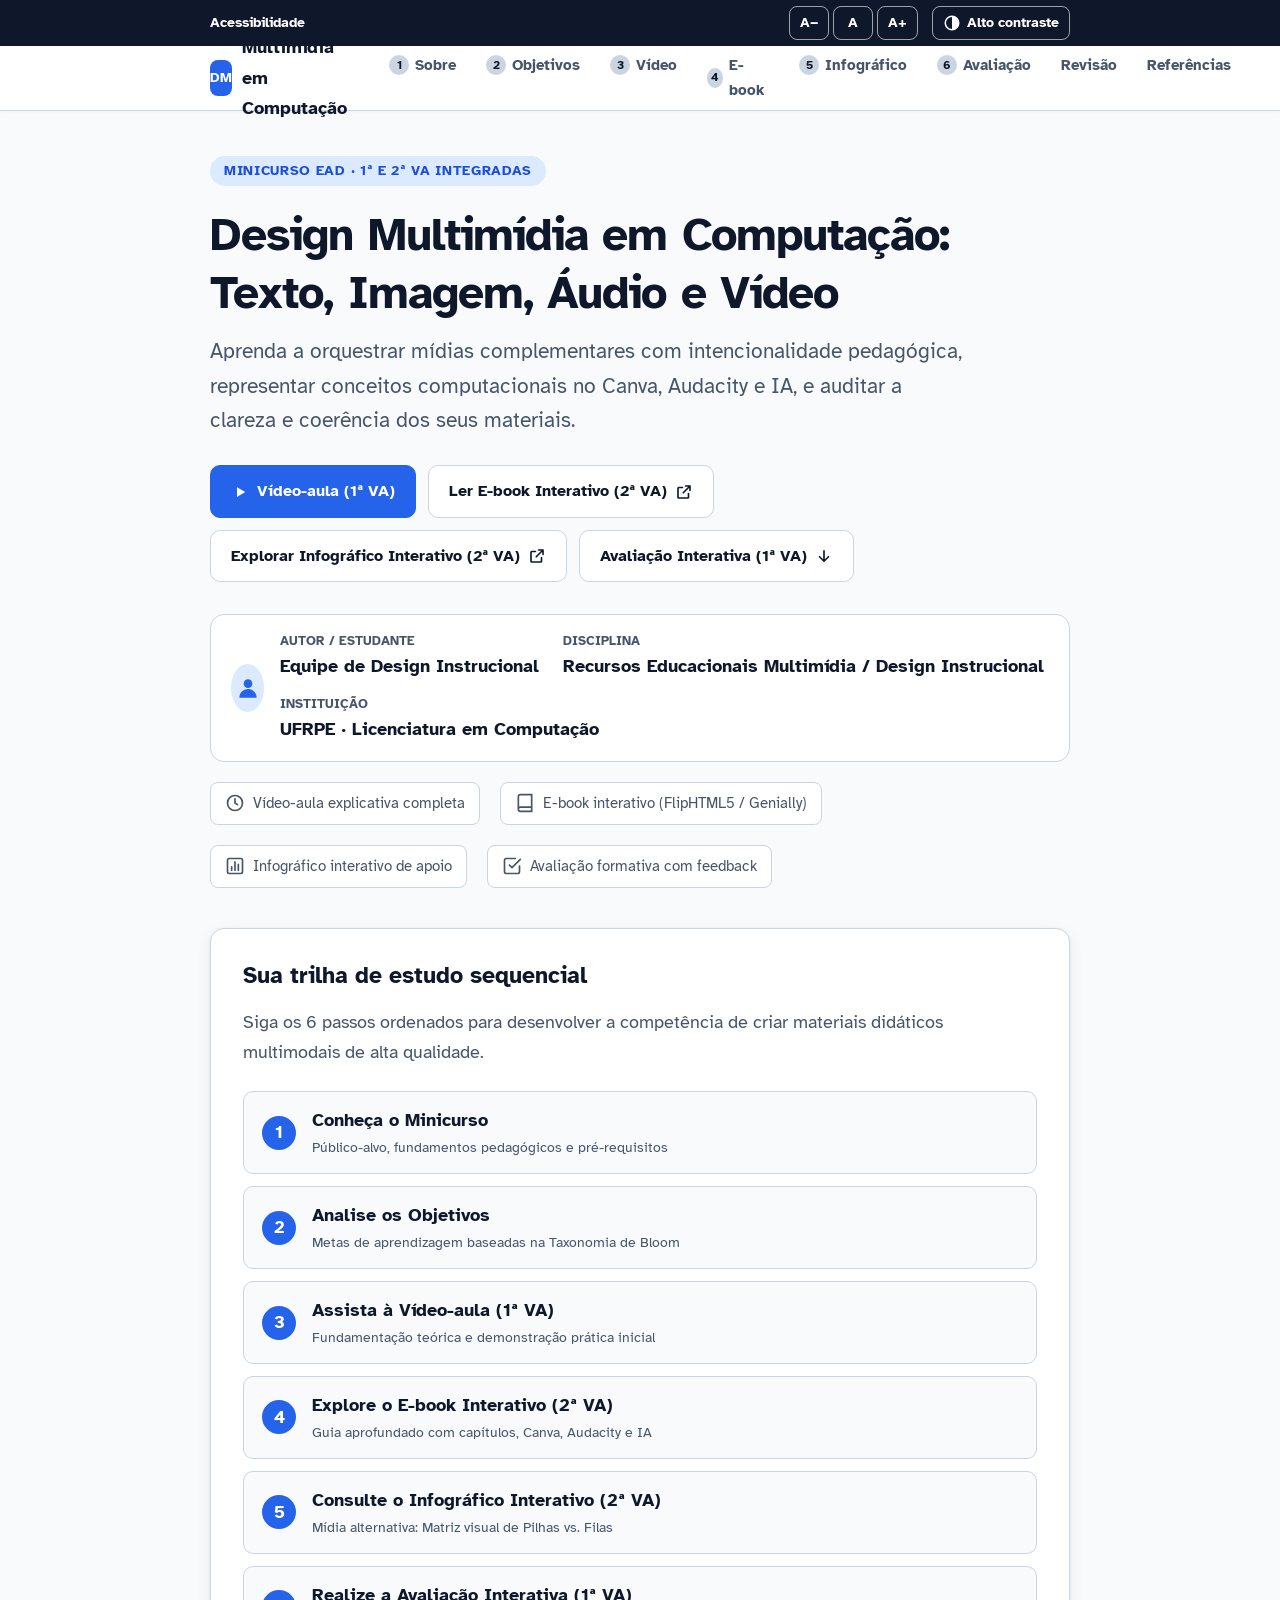
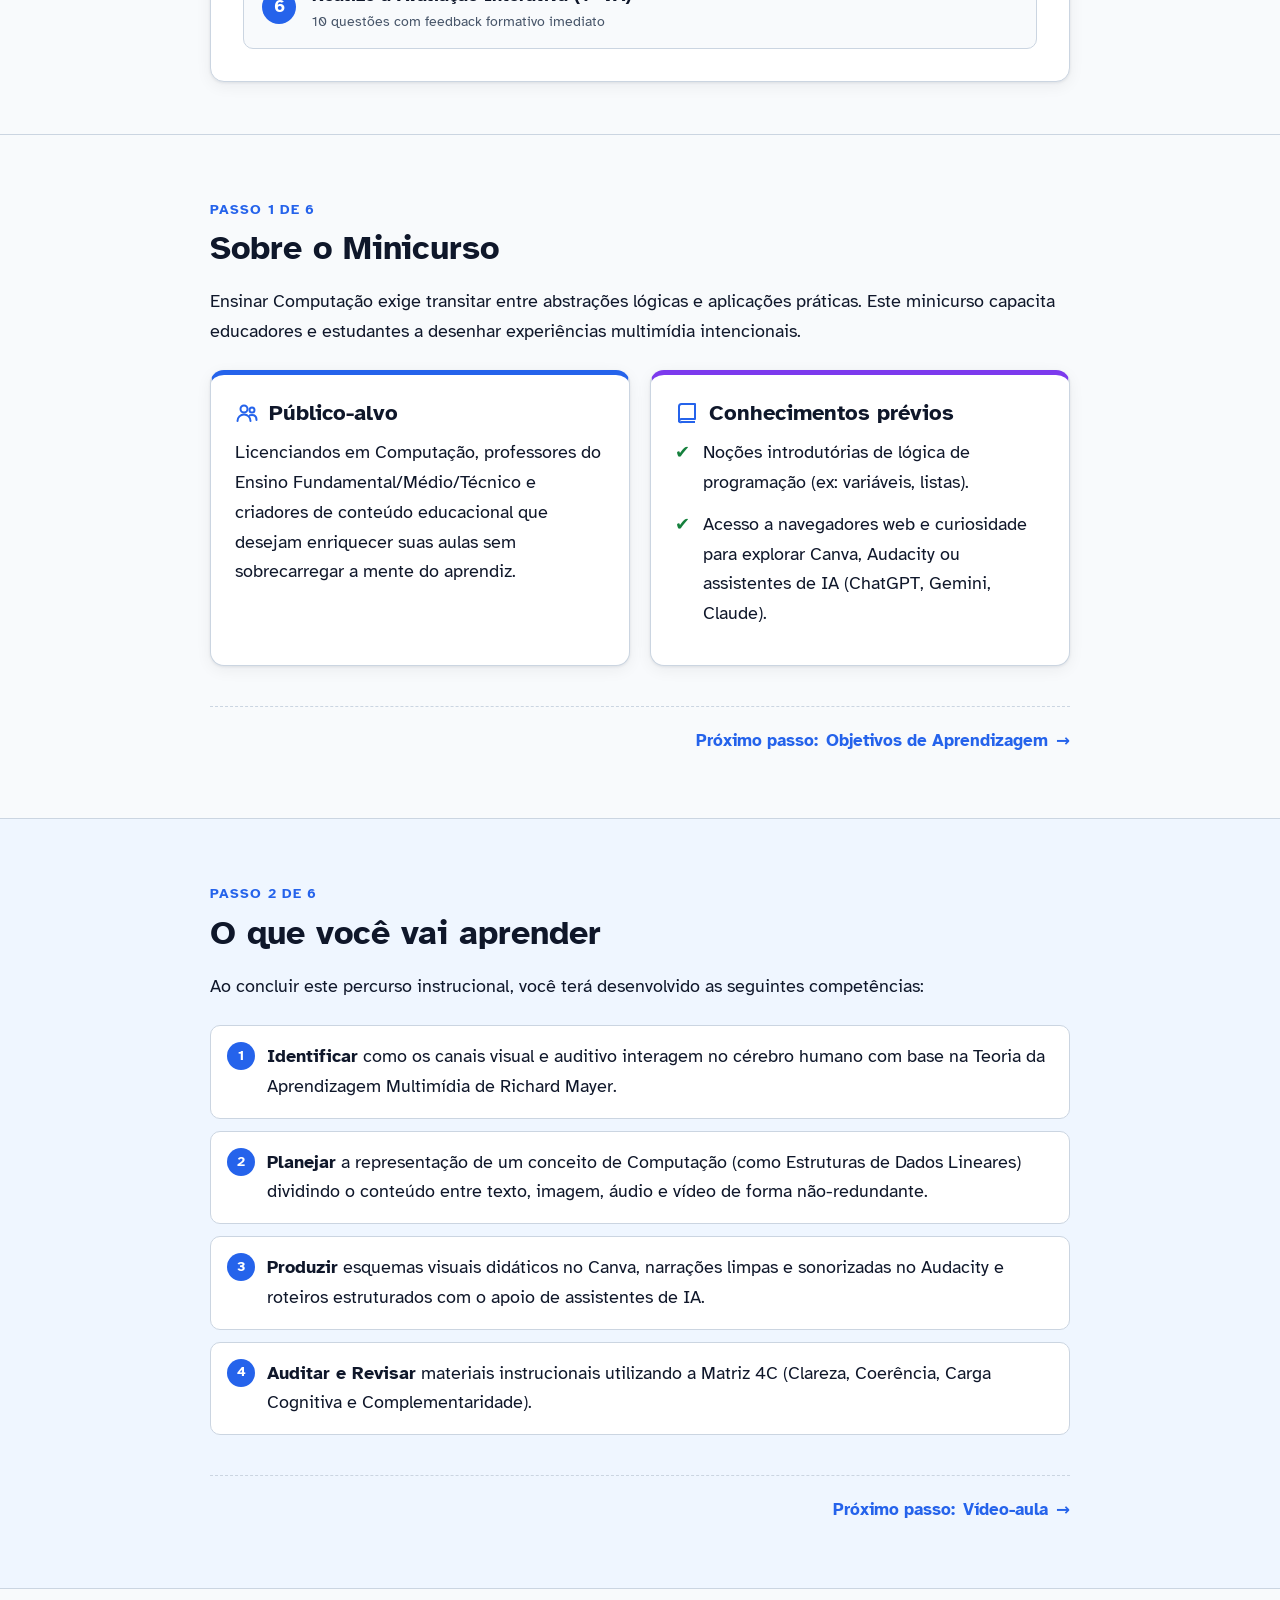
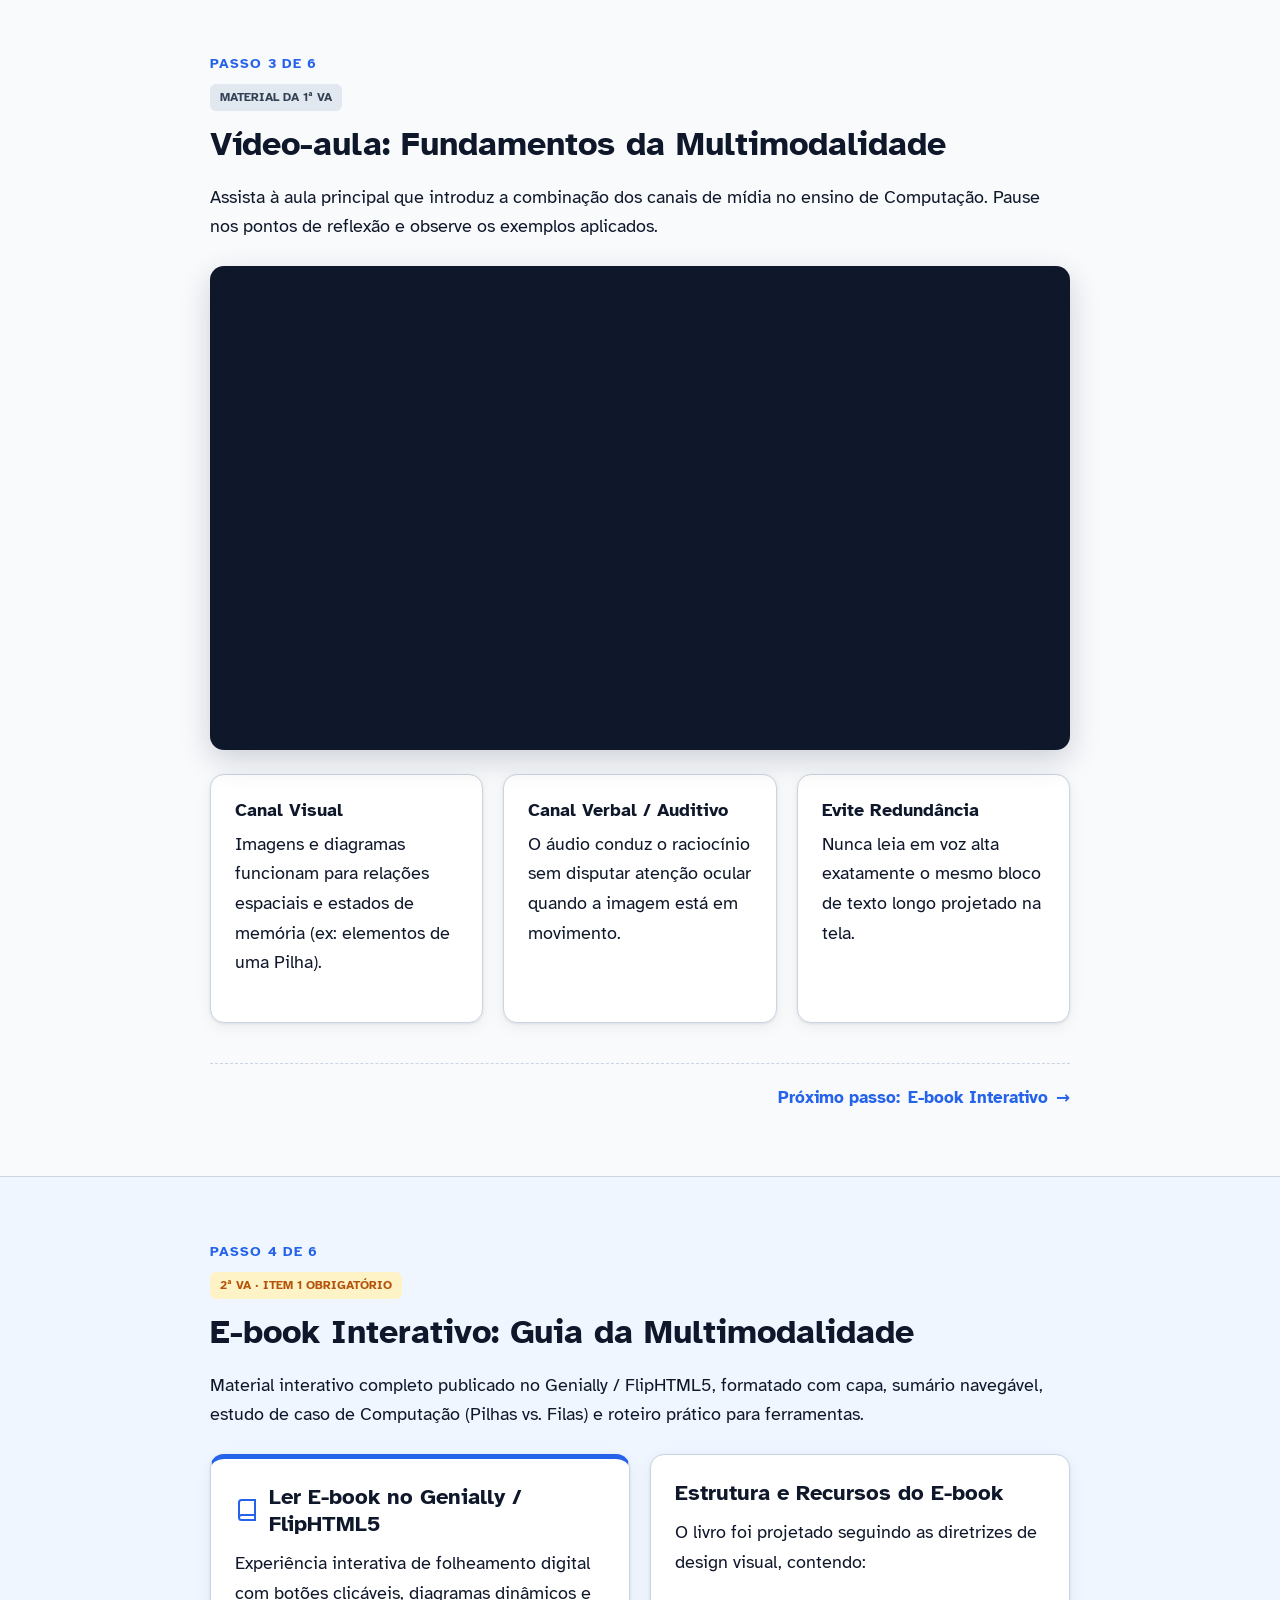
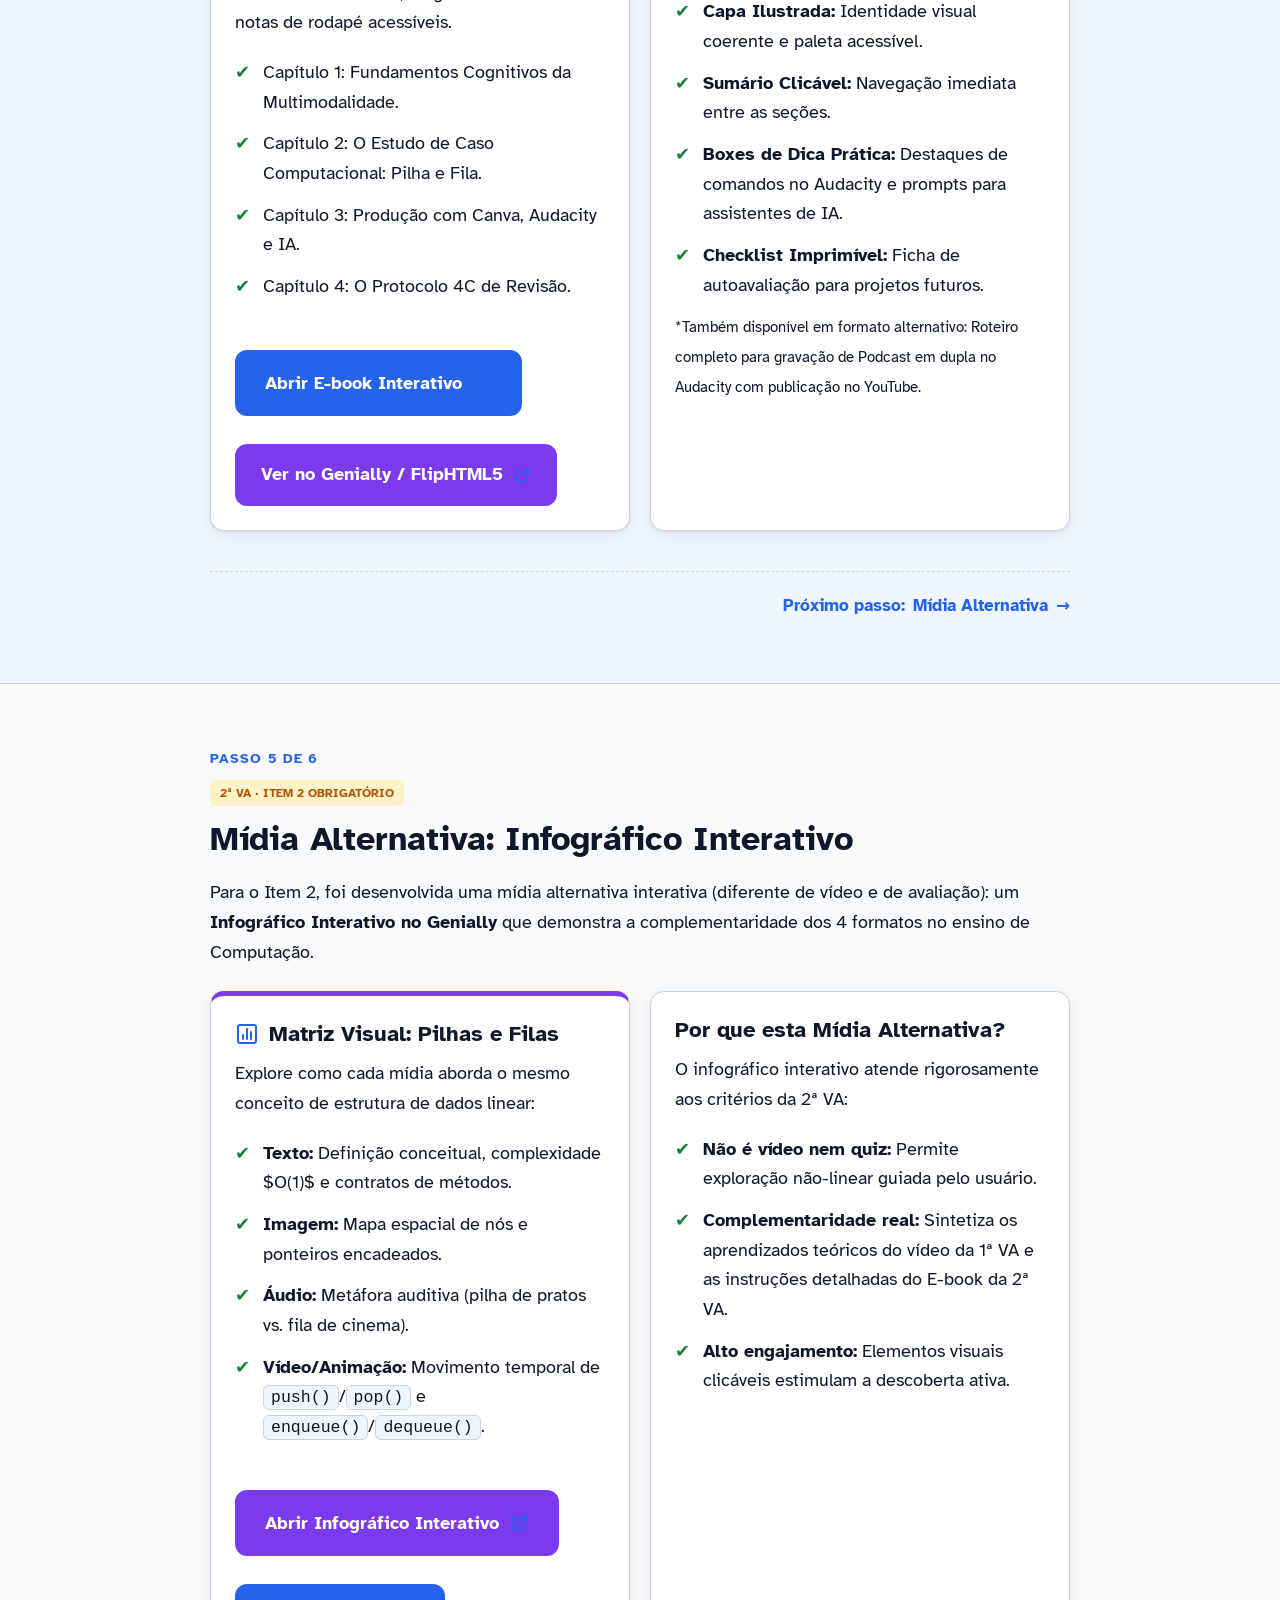
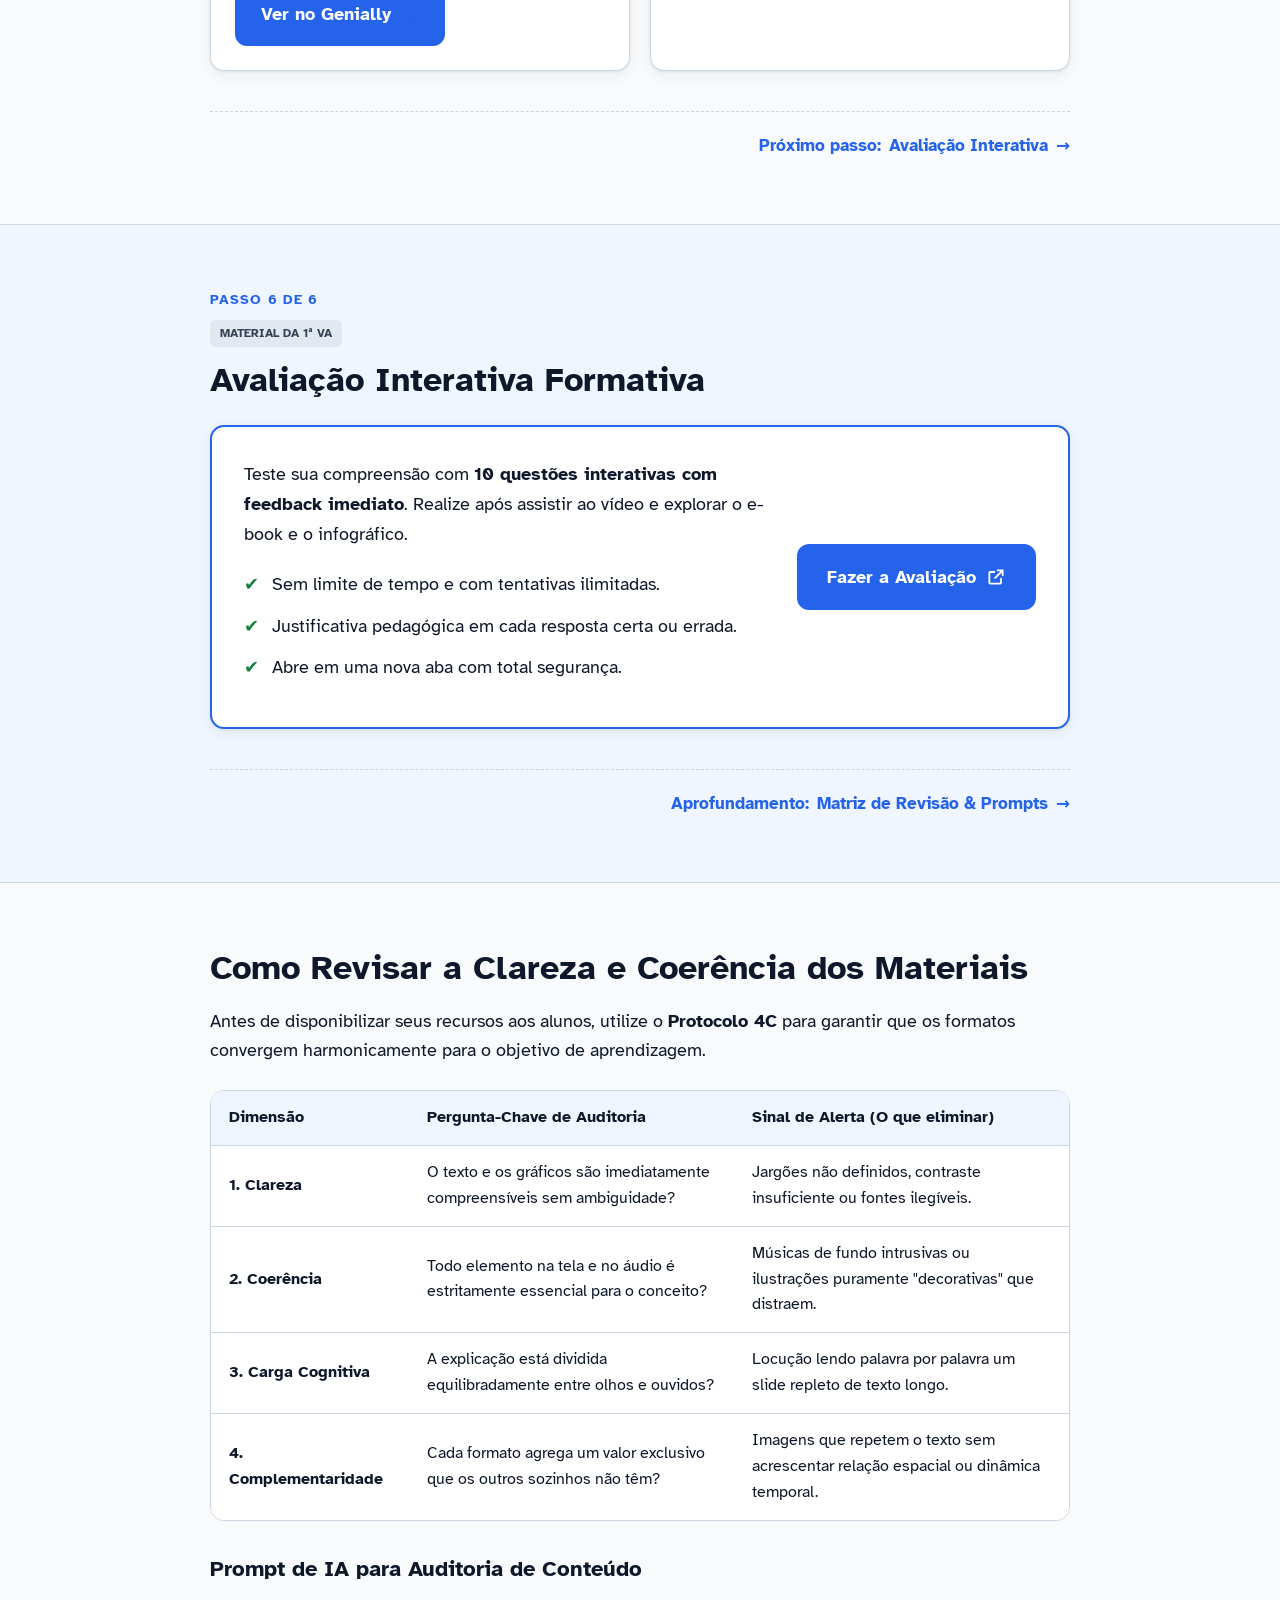
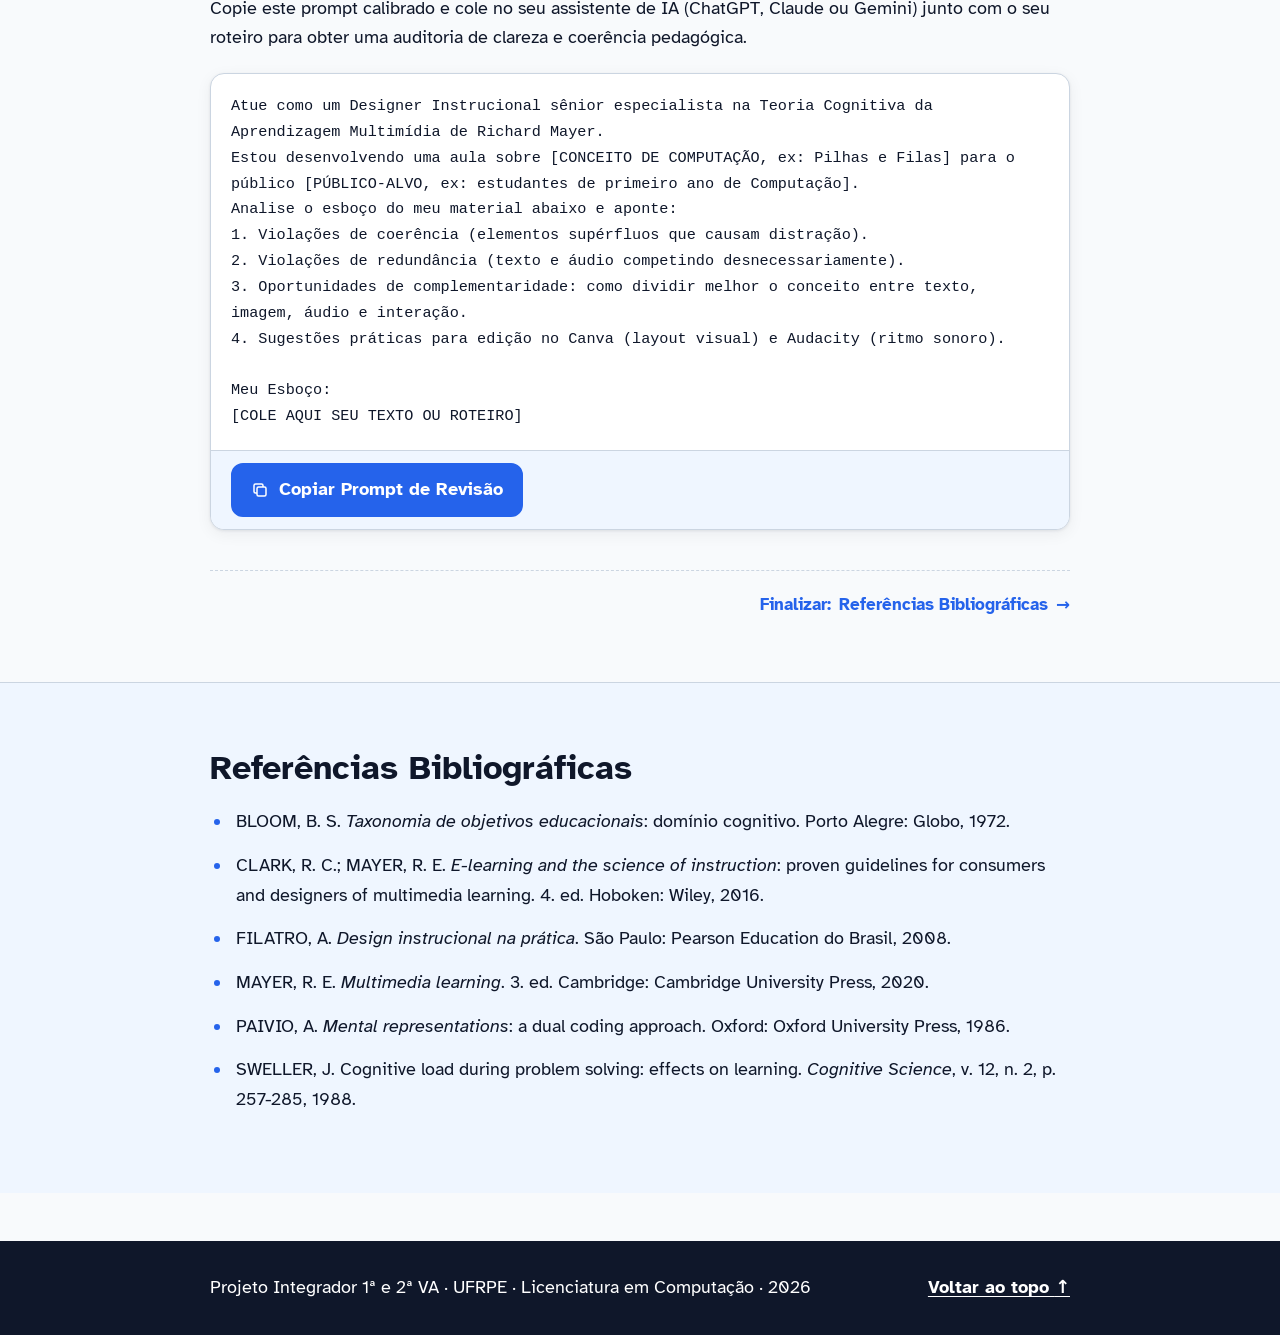
==== minicurso-multimidia-computacao/index.html @ aba41cb2 "Add files via upload" ====
<!DOCTYPE html>
<html lang="pt-BR">
<head>
  <meta charset="UTF-8">
  <meta name="viewport" content="width=device-width, initial-scale=1.0">
  <title>Design Multimídia em Computação: Texto, Imagem, Áudio e Vídeo</title>
  <meta name="description" content="Minicurso EaD: Aprenda a combinar texto, imagem, áudio e vídeo de acordo com objetivos de aprendizagem para o ensino de Computação.">
  <meta name="theme-color" content="#2563eb">
  <link rel="preconnect" href="https://fonts.googleapis.com">
  <link rel="preconnect" href="https://fonts.gstatic.com" crossorigin>
  <!-- Atkinson Hyperlegible: Fonte desenvolvida pelo Braille Institute para máxima legibilidade -->
  <link href="https://fonts.googleapis.com/css2?family=Atkinson+Hyperlegible:ital,wght@0,400;0,700;1,400;1,700&display=swap" rel="stylesheet">
  <link rel="stylesheet" href="style.css">
  <script>document.documentElement.classList.add("js");</script>
</head>
<body>
  <a class="pular" href="#conteudo">Pular para o conteúdo principal</a>

  <!-- ===== Barra de Acessibilidade ===== -->
  <div class="barra-acess" role="region" aria-label="Opções de acessibilidade">
    <div class="container barra-acess__interno">
      <span class="barra-acess__titulo">Acessibilidade</span>
      <div class="barra-acess__grupo" role="group" aria-label="Tamanho do texto">
        <button type="button" class="acess-btn" data-fonte="-1" aria-label="Diminuir tamanho do texto">A−</button>
        <button type="button" class="acess-btn" data-fonte="0" aria-label="Tamanho de texto padrão">A</button>
        <button type="button" class="acess-btn" data-fonte="1" aria-label="Aumentar tamanho do texto">A+</button>
      </div>
      <button type="button" class="acess-btn acess-btn--largo" id="btn-contraste" aria-pressed="false">
        <svg aria-hidden="true" viewBox="0 0 24 24" width="18" height="18"><circle cx="12" cy="12" r="9" fill="none" stroke="currentColor" stroke-width="2"/><path d="M12 3a9 9 0 0 1 0 18z" fill="currentColor"/></svg>
        Alto contraste
      </button>
    </div>
  </div>

  <!-- ===== Topo e Navegação ===== -->
  <header class="topo">
    <div class="container topo__interno">
      <a class="marca" href="#inicio">
        <span class="marca__icone" aria-hidden="true">DM</span>
        <span>Multimídia em Computação</span>
      </a>
      <button type="button" class="menu-toggle" aria-expanded="false" aria-controls="menu">
        <svg aria-hidden="true" viewBox="0 0 24 24" width="22" height="22"><path d="M4 6h16M4 12h16M4 18h16" stroke="currentColor" stroke-width="2.2" stroke-linecap="round"/></svg>
        Menu
      </button>
      <nav id="menu" class="menu" aria-label="Navegação principal">
        <ol>
          <li><a href="#sobre"><span class="menu__num" aria-hidden="true">1</span>Sobre</a></li>
          <li><a href="#objetivos"><span class="menu__num" aria-hidden="true">2</span>Objetivos</a></li>
          <li><a href="#video"><span class="menu__num" aria-hidden="true">3</span>Vídeo</a></li>
          <li><a href="#ebook"><span class="menu__num" aria-hidden="true">4</span>E-book</a></li>
          <li><a href="#midia-alternativa"><span class="menu__num" aria-hidden="true">5</span>Infográfico</a></li>
          <li><a href="#avaliacao"><span class="menu__num" aria-hidden="true">6</span>Avaliação</a></li>
          <li><a href="#revisao">Revisão</a></li>
          <li><a href="#referencias">Referências</a></li>
        </ol>
      </nav>
    </div>
  </header>

  <main id="conteudo" tabindex="-1">

    <!-- ===== Seção Inicial / Hero ===== -->
    <section id="inicio" class="inicio" aria-labelledby="titulo-curso">
      <div class="container">
        <p class="etiqueta">Minicurso EaD · 1ª e 2ª VA Integradas</p>
        <h1 id="titulo-curso">Design Multimídia em Computação: Texto, Imagem, Áudio e Vídeo</h1>
        <p class="subtitulo">Aprenda a orquestrar mídias complementares com intencionalidade pedagógica, representar conceitos computacionais no Canva, Audacity e IA, e auditar a clareza e coerência dos seus materiais.</p>

        <!-- Acesso rápido aos materiais da 1ª e 2ª VA -->
        <nav class="acoes" aria-label="Acesso rápido aos materiais do curso">
          <a class="acao acao--principal" href="#video">
            <svg aria-hidden="true" viewBox="0 0 24 24" width="18" height="18"><path d="M8 5.5v13l11-6.5z" fill="currentColor"/></svg>
            Vídeo-aula (1ª VA)
          </a>
          <!-- Link do E-book Interativo (2ª VA - Item 1) -->
          <a class="acao" href="ebook.html" target="_blank">
            Ler E-book Interativo (2ª VA)
            <svg aria-hidden="true" viewBox="0 0 24 24" width="18" height="18"><path d="M14 4h6v6M20 4l-9 9M18 14v5a1 1 0 0 1-1 1H5a1 1 0 0 1-1-1V7a1 1 0 0 1 1-1h5" fill="none" stroke="currentColor" stroke-width="2.2" stroke-linecap="round" stroke-linejoin="round"/></svg>
            <span class="sr">(abre em nova aba)</span>
          </a>
          <!-- Link da Mídia Alternativa / Infográfico Interativo (2ª VA - Item 2) -->
          <a class="acao" href="infografico.html" target="_blank">
            Explorar Infográfico Interativo (2ª VA)
            <svg aria-hidden="true" viewBox="0 0 24 24" width="18" height="18"><path d="M14 4h6v6M20 4l-9 9M18 14v5a1 1 0 0 1-1 1H5a1 1 0 0 1-1-1V7a1 1 0 0 1 1-1h5" fill="none" stroke="currentColor" stroke-width="2.2" stroke-linecap="round" stroke-linejoin="round"/></svg>
            <span class="sr">(abre em nova aba)</span>
          </a>
          <!-- Link da Avaliação Interativa no Genially -->
          <a class="acao" href="#avaliacao">
            Avaliação Interativa (1ª VA)
            <svg aria-hidden="true" viewBox="0 0 24 24" width="18" height="18"><path d="M12 5v14M6 13l6 6 6-6" fill="none" stroke="currentColor" stroke-width="2.2" stroke-linecap="round" stroke-linejoin="round"/></svg>
          </a>
        </nav>

        <!-- Identificação do Autor -->
        <div class="autor" aria-label="Identificação do autor">
          <span class="autor__avatar" aria-hidden="true">
            <svg viewBox="0 0 24 24" width="26" height="26"><circle cx="12" cy="8" r="4" fill="currentColor"/><path d="M4 21c0-4.4 3.6-8 8-8s8 3.6 8 8" fill="currentColor"/></svg>
          </span>
          <dl class="autor__dados">
            <div><dt>Autor / Estudante</dt><dd>Equipe de Design Instrucional</dd></div>
            <div><dt>Disciplina</dt><dd>Recursos Educacionais Multimídia / Design Instrucional</dd></div>
            <div><dt>Instituição</dt><dd>UFRPE · Licenciatura em Computação</dd></div>
          </dl>
        </div>

        <ul class="info" aria-label="Resumo dos recursos do curso">
          <li>
            <svg aria-hidden="true" viewBox="0 0 24 24" width="20" height="20"><circle cx="12" cy="12" r="9" fill="none" stroke="currentColor" stroke-width="2"/><path d="M12 7v5l3 2" fill="none" stroke="currentColor" stroke-width="2" stroke-linecap="round"/></svg>
            Vídeo-aula explicativa completa
          </li>
          <li>
            <svg aria-hidden="true" viewBox="0 0 24 24" width="20" height="20"><path d="M4 19.5A2.5 2.5 0 0 1 6.5 17H20M4 4.5A2.5 2.5 0 0 1 6.5 2H20v20H6.5A2.5 2.5 0 0 1 4 19.5z" fill="none" stroke="currentColor" stroke-width="2"/></svg>
            E-book interativo (FlipHTML5 / Genially)
          </li>
          <li>
            <svg aria-hidden="true" viewBox="0 0 24 24" width="20" height="20"><rect x="3" y="3" width="18" height="18" rx="2" fill="none" stroke="currentColor" stroke-width="2"/><path d="M8 17v-4M12 17V7M16 17v-7" fill="none" stroke="currentColor" stroke-width="2" stroke-linecap="round"/></svg>
            Infográfico interativo de apoio
          </li>
          <li>
            <svg aria-hidden="true" viewBox="0 0 24 24" width="20" height="20"><path d="M9 11l3 3L22 4" fill="none" stroke="currentColor" stroke-width="2" stroke-linecap="round"/><path d="M21 12v7a2 2 0 0 1-2 2H5a2 2 0 0 1-2-2V5a2 2 0 0 1 2-2h11" fill="none" stroke="currentColor" stroke-width="2" stroke-linecap="round"/></svg>
            Avaliação formativa com feedback
          </li>
        </ul>

        <!-- Trilha de Estudo Sequencial -->
        <div class="trilha">
          <h2 class="trilha__titulo">Sua trilha de estudo sequencial</h2>
          <p class="trilha__texto">Siga os 6 passos ordenados para desenvolver a competência de criar materiais didáticos multimodais de alta qualidade.</p>
          <ol class="trilha__lista">
            <li><a href="#sobre"><span class="trilha__num">1</span><span><strong>Conheça o Minicurso</strong><small>Público-alvo, fundamentos pedagógicos e pré-requisitos</small></span></a></li>
            <li><a href="#objetivos"><span class="trilha__num">2</span><span><strong>Analise os Objetivos</strong><small>Metas de aprendizagem baseadas na Taxonomia de Bloom</small></span></a></li>
            <li><a href="#video"><span class="trilha__num">3</span><span><strong>Assista à Vídeo-aula (1ª VA)</strong><small>Fundamentação teórica e demonstração prática inicial</small></span></a></li>
            <li><a href="#ebook"><span class="trilha__num">4</span><span><strong>Explore o E-book Interativo (2ª VA)</strong><small>Guia aprofundado com capítulos, Canva, Audacity e IA</small></span></a></li>
            <li><a href="#midia-alternativa"><span class="trilha__num">5</span><span><strong>Consulte o Infográfico Interativo (2ª VA)</strong><small>Mídia alternativa: Matriz visual de Pilhas vs. Filas</small></span></a></li>
            <li><a href="#avaliacao"><span class="trilha__num">6</span><span><strong>Realize a Avaliação Interativa (1ª VA)</strong><small>10 questões com feedback formativo imediato</small></span></a></li>
          </ol>
        </div>
      </div>
    </section>

    <!-- ===== Passo 1: Sobre ===== -->
    <section id="sobre" class="secao" aria-labelledby="titulo-sobre">
      <div class="container">
        <p class="passo">Passo 1 de 6</p>
        <h2 id="titulo-sobre">Sobre o Minicurso</h2>
        <p class="intro">Ensinar Computação exige transitar entre abstrações lógicas e aplicações práticas. Este minicurso capacita educadores e estudantes a desenhar experiências multimídia intencionais.</p>

        <div class="grade grade--2">
          <div class="cartao cartao--destaque">
            <h3>
              <svg aria-hidden="true" viewBox="0 0 24 24" width="24" height="24"><circle cx="9" cy="8" r="3.5" fill="none" stroke="currentColor" stroke-width="2"/><circle cx="17" cy="9" r="2.5" fill="none" stroke="currentColor" stroke-width="2"/><path d="M2.5 20c0-3.6 2.9-6.5 6.5-6.5s6.5 2.9 6.5 6.5M15 14.2c.6-.2 1.3-.2 2-.2 2.8 0 4.5 2 4.5 5" fill="none" stroke="currentColor" stroke-width="2" stroke-linecap="round"/></svg>
              Público-alvo
            </h3>
            <p>Licenciandos em Computação, professores do Ensino Fundamental/Médio/Técnico e criadores de conteúdo educacional que desejam enriquecer suas aulas sem sobrecarregar a mente do aprendiz.</p>
          </div>
          <div class="cartao cartao--secundaria">
            <h3>
              <svg aria-hidden="true" viewBox="0 0 24 24" width="24" height="24"><path d="M4 5.5A2.5 2.5 0 0 1 6.5 3H20v15H6.5A2.5 2.5 0 0 0 4 20.5zM4 20.5A2.5 2.5 0 0 0 6.5 21H20" fill="none" stroke="currentColor" stroke-width="2" stroke-linejoin="round"/></svg>
              Conhecimentos prévios
            </h3>
            <ul class="lista-check">
              <li>Noções introdutórias de lógica de programação (ex: variáveis, listas).</li>
              <li>Acesso a navegadores web e curiosidade para explorar Canva, Audacity ou assistentes de IA (ChatGPT, Gemini, Claude).</li>
            </ul>
          </div>
        </div>

        <a class="proximo" href="#objetivos">Próximo passo: <strong>Objetivos de Aprendizagem</strong> <span aria-hidden="true">→</span></a>
      </div>
    </section>

    <!-- ===== Passo 2: Objetivos ===== -->
    <section id="objetivos" class="secao secao--alt" aria-labelledby="titulo-objetivos">
      <div class="container">
        <p class="passo">Passo 2 de 6</p>
        <h2 id="titulo-objetivos">O que você vai aprender</h2>
        <p class="intro">Ao concluir este percurso instrucional, você terá desenvolvido as seguintes competências:</p>

        <ol class="objetivos">
          <li><strong>Identificar</strong> como os canais visual e auditivo interagem no cérebro humano com base na Teoria da Aprendizagem Multimídia de Richard Mayer.</li>
          <li><strong>Planejar</strong> a representação de um conceito de Computação (como Estruturas de Dados Lineares) dividindo o conteúdo entre texto, imagem, áudio e vídeo de forma não-redundante.</li>
          <li><strong>Produzir</strong> esquemas visuais didáticos no Canva, narrações limpas e sonorizadas no Audacity e roteiros estruturados com o apoio de assistentes de IA.</li>
          <li><strong>Auditar e Revisar</strong> materiais instrucionais utilizando a Matriz 4C (Clareza, Coerência, Carga Cognitiva e Complementaridade).</li>
        </ol>

        <a class="proximo" href="#video">Próximo passo: <strong>Vídeo-aula</strong> <span aria-hidden="true">→</span></a>
      </div>
    </section>

    <!-- ===== Passo 3: Vídeo-aula (1ª VA) ===== -->
    <section id="video" class="secao" aria-labelledby="titulo-video">
      <div class="container">
        <p class="passo">Passo 3 de 6</p>
        <span class="badge-va badge-va--1">Material da 1ª VA</span>
        <h2 id="titulo-video">Vídeo-aula: Fundamentos da Multimodalidade</h2>
        <p class="intro">Assista à aula principal que introduz a combinação dos canais de mídia no ensino de Computação. Pause nos pontos de reflexão e observe os exemplos aplicados.</p>

        <div class="video">
          <!-- Embed do YouTube configurado de forma responsiva -->
          <iframe
            id="player"
            src="https://www.youtube.com/embed/1XwPqHvhtDc?hl=pt-BR&amp;rel=0"
            title="Vídeo-aula: Como combinar texto, imagem, áudio e vídeo em Computação"
            allow="accelerometer; autoplay; clipboard-write; encrypted-media; gyroscope; picture-in-picture"
            allowfullscreen></iframe>
        </div>

        <div class="grade grade--3">
          <div class="cartao">
            <h4>Canal Visual</h4>
            <p>Imagens e diagramas funcionam para relações espaciais e estados de memória (ex: elementos de uma Pilha).</p>
          </div>
          <div class="cartao">
            <h4>Canal Verbal / Auditivo</h4>
            <p>O áudio conduz o raciocínio sem disputar atenção ocular quando a imagem está em movimento.</p>
          </div>
          <div class="cartao">
            <h4>Evite Redundância</h4>
            <p>Nunca leia em voz alta exatamente o mesmo bloco de texto longo projetado na tela.</p>
          </div>
        </div>

        <a class="proximo" href="#ebook">Próximo passo: <strong>E-book Interativo</strong> <span aria-hidden="true">→</span></a>
      </div>
    </section>

    <!-- ===== Passo 4: E-book Interativo (2ª VA - Item 1) ===== -->
    <section id="ebook" class="secao secao--alt" aria-labelledby="titulo-ebook">
      <div class="container">
        <p class="passo">Passo 4 de 6</p>
        <span class="badge-va badge-va--2">2ª VA · Item 1 Obrigatório</span>
        <h2 id="titulo-ebook">E-book Interativo: Guia da Multimodalidade</h2>
        <p class="intro">Material interativo completo publicado no Genially / FlipHTML5, formatado com capa, sumário navegável, estudo de caso de Computação (Pilhas vs. Filas) e roteiro prático para ferramentas.</p>

        <div class="grade grade--2">
          <div class="cartao cartao--destaque cartao--link">
            <div>
              <h3>
                <svg aria-hidden="true" viewBox="0 0 24 24" width="24" height="24"><path d="M4 19.5A2.5 2.5 0 0 1 6.5 17H20M4 4.5A2.5 2.5 0 0 1 6.5 2H20v20H6.5A2.5 2.5 0 0 1 4 19.5z" fill="none" stroke="currentColor" stroke-width="2"/></svg>
                Ler E-book no Genially / FlipHTML5
              </h3>
              <p>Experiência interativa de folheamento digital com botões clicáveis, diagramas dinâmicos e notas de rodapé acessíveis.</p>
              <ul class="lista-check">
                <li>Capítulo 1: Fundamentos Cognitivos da Multimodalidade.</li>
                <li>Capítulo 2: O Estudo de Caso Computacional: Pilha e Fila.</li>
                <li>Capítulo 3: Produção com Canva, Audacity e IA.</li>
                <li>Capítulo 4: O Protocolo 4C de Revisão.</li>
              </ul>
            </div>
            <div style="display: flex; gap: 10px; flex-wrap: wrap; margin-top: 18px;">
              <a class="botao botao--grande" href="ebook.html" target="_blank">
                Abrir E-book Interativo
                <svg aria-hidden="true" viewBox="0 0 24 24" width="20" height="20"><path d="M14 4h6v6M20 4l-9 9M18 14v5a1 1 0 0 1-1 1H5a1 1 0 0 1-1-1V7a1 1 0 0 1 1-1h5" fill="none" stroke="currentColor" stroke-width="2.2" stroke-linecap="round" stroke-linejoin="round"/></svg>
                <span class="sr">(abre em nova aba)</span>
              </a>
              <a class="botao botao--secundario" href="https://view.genially.com/6785290c0e261418d4787b40/mobile-e-book-fundamentos-do-design-instrucional" target="_blank" rel="noopener">
                Ver no Genially / FlipHTML5
                <svg aria-hidden="true" viewBox="0 0 24 24" width="18" height="18"><path d="M14 4h6v6M20 4l-9 9M18 14v5a1 1 0 0 1-1 1H5a1 1 0 0 1-1-1V7a1 1 0 0 1 1-1h5" fill="none" stroke="currentColor" stroke-width="2.2" stroke-linecap="round" stroke-linejoin="round"/></svg>
              </a>
            </div>
          </div>

          <div class="cartao">
            <h3>Estrutura e Recursos do E-book</h3>
            <p>O livro foi projetado seguindo as diretrizes de design visual, contendo:</p>
            <ol class="lista-check">
              <li><strong>Capa Ilustrada:</strong> Identidade visual coerente e paleta acessível.</li>
              <li><strong>Sumário Clicável:</strong> Navegação imediata entre as seções.</li>
              <li><strong>Boxes de Dica Prática:</strong> Destaques de comandos no Audacity e prompts para assistentes de IA.</li>
              <li><strong>Checklist Imprimível:</strong> Ficha de autoavaliação para projetos futuros.</li>
            </ol>
            <p><small>*Também disponível em formato alternativo: Roteiro completo para gravação de Podcast em dupla no Audacity com publicação no YouTube.</small></p>
          </div>
        </div>

        <a class="proximo" href="#midia-alternativa">Próximo passo: <strong>Mídia Alternativa</strong> <span aria-hidden="true">→</span></a>
      </div>
    </section>

    <!-- ===== Passo 5: Mídia Alternativa (2ª VA - Item 2) ===== -->
    <section id="midia-alternativa" class="secao" aria-labelledby="titulo-midia">
      <div class="container">
        <p class="passo">Passo 5 de 6</p>
        <span class="badge-va badge-va--2">2ª VA · Item 2 Obrigatório</span>
        <h2 id="titulo-midia">Mídia Alternativa: Infográfico Interativo</h2>
        <p class="intro">Para o Item 2, foi desenvolvida uma mídia alternativa interativa (diferente de vídeo e de avaliação): um <strong>Infográfico Interativo no Genially</strong> que demonstra a complementaridade dos 4 formatos no ensino de Computação.</p>

        <div class="grade grade--2">
          <div class="cartao cartao--secundaria cartao--link">
            <div>
              <h3>
                <svg aria-hidden="true" viewBox="0 0 24 24" width="24" height="24"><rect x="3" y="3" width="18" height="18" rx="2" fill="none" stroke="currentColor" stroke-width="2"/><path d="M8 17v-4M12 17V7M16 17v-7" fill="none" stroke="currentColor" stroke-width="2" stroke-linecap="round"/></svg>
                Matriz Visual: Pilhas e Filas
              </h3>
              <p>Explore como cada mídia aborda o mesmo conceito de estrutura de dados linear:</p>
              <ul class="lista-check">
                <li><strong>Texto:</strong> Definição conceitual, complexidade $O(1)$ e contratos de métodos.</li>
                <li><strong>Imagem:</strong> Mapa espacial de nós e ponteiros encadeados.</li>
                <li><strong>Áudio:</strong> Metáfora auditiva (pilha de pratos vs. fila de cinema).</li>
                <li><strong>Vídeo/Animação:</strong> Movimento temporal de <code>push()</code>/<code>pop()</code> e <code>enqueue()</code>/<code>dequeue()</code>.</li>
              </ul>
            </div>
            <div style="display: flex; gap: 10px; flex-wrap: wrap; margin-top: 18px;">
              <a class="botao botao--secundario botao--grande" href="infografico.html" target="_blank">
                Abrir Infográfico Interativo
                <svg aria-hidden="true" viewBox="0 0 24 24" width="20" height="20"><path d="M14 4h6v6M20 4l-9 9M18 14v5a1 1 0 0 1-1 1H5a1 1 0 0 1-1-1V7a1 1 0 0 1 1-1h5" fill="none" stroke="currentColor" stroke-width="2.2" stroke-linecap="round" stroke-linejoin="round"/></svg>
                <span class="sr">(abre em nova aba)</span>
              </a>
              <a class="botao" href="https://view.genially.com/6ae6a55f860bb75dfd5ea5e1" target="_blank" rel="noopener">
                Ver no Genially
                <svg aria-hidden="true" viewBox="0 0 24 24" width="18" height="18"><path d="M14 4h6v6M20 4l-9 9M18 14v5a1 1 0 0 1-1 1H5a1 1 0 0 1-1-1V7a1 1 0 0 1 1-1h5" fill="none" stroke="currentColor" stroke-width="2.2" stroke-linecap="round" stroke-linejoin="round"/></svg>
              </a>
            </div>
          </div>

          <div class="cartao">
            <h3>Por que esta Mídia Alternativa?</h3>
            <p>O infográfico interativo atende rigorosamente aos critérios da 2ª VA:</p>
            <ul class="lista-check">
              <li><strong>Não é vídeo nem quiz:</strong> Permite exploração não-linear guiada pelo usuário.</li>
              <li><strong>Complementaridade real:</strong> Sintetiza os aprendizados teóricos do vídeo da 1ª VA e as instruções detalhadas do E-book da 2ª VA.</li>
              <li><strong>Alto engajamento:</strong> Elementos visuais clicáveis estimulam a descoberta ativa.</li>
            </ul>
          </div>
        </div>

        <a class="proximo" href="#avaliacao">Próximo passo: <strong>Avaliação Interativa</strong> <span aria-hidden="true">→</span></a>
      </div>
    </section>

    <!-- ===== Passo 6: Avaliação Interativa (1ª VA) ===== -->
    <section id="avaliacao" class="secao secao--alt" aria-labelledby="titulo-avaliacao">
      <div class="container">
        <p class="passo">Passo 6 de 6</p>
        <span class="badge-va badge-va--1">Material da 1ª VA</span>
        <h2 id="titulo-avaliacao">Avaliação Interativa Formativa</h2>

        <div class="cartao-avaliacao">
          <div>
            <p class="cartao-avaliacao__texto">Teste sua compreensão com <strong>10 questões interativas com feedback imediato</strong>. Realize após assistir ao vídeo e explorar o e-book e o infográfico.</p>
            <ul class="lista-check">
              <li>Sem limite de tempo e com tentativas ilimitadas.</li>
              <li>Justificativa pedagógica em cada resposta certa ou errada.</li>
              <li>Abre em uma nova aba com total segurança.</li>
            </ul>
          </div>
          <a class="botao botao--grande" href="https://view.genially.com/6ac2b54679a0b062bb140298" target="_blank" rel="noopener">
            Fazer a Avaliação
            <svg aria-hidden="true" viewBox="0 0 24 24" width="20" height="20"><path d="M14 4h6v6M20 4l-9 9M18 14v5a1 1 0 0 1-1 1H5a1 1 0 0 1-1-1V7a1 1 0 0 1 1-1h5" fill="none" stroke="currentColor" stroke-width="2.2" stroke-linecap="round" stroke-linejoin="round"/></svg>
            <span class="sr">(abre em nova aba)</span>
          </a>
        </div>

        <a class="proximo" href="#revisao">Aprofundamento: <strong>Matriz de Revisão & Prompts</strong> <span aria-hidden="true">→</span></a>
      </div>
    </section>

    <!-- ===== Ferramenta Prática: Revisão & Prompts de IA ===== -->
    <section id="revisao" class="secao" aria-labelledby="titulo-revisao">
      <div class="container">
        <h2 id="titulo-revisao">Como Revisar a Clareza e Coerência dos Materiais</h2>
        <p class="intro">Antes de disponibilizar seus recursos aos alunos, utilize o <strong>Protocolo 4C</strong> para garantir que os formatos convergem harmonicamente para o objetivo de aprendizagem.</p>

        <div class="tabela-container">
          <table class="tabela">
            <thead>
              <tr>
                <th>Dimensão</th>
                <th>Pergunta-Chave de Auditoria</th>
                <th>Sinal de Alerta (O que eliminar)</th>
              </tr>
            </thead>
            <tbody>
              <tr>
                <td><strong>1. Clareza</strong></td>
                <td>O texto e os gráficos são imediatamente compreensíveis sem ambiguidade?</td>
                <td>Jargões não definidos, contraste insuficiente ou fontes ilegíveis.</td>
              </tr>
              <tr>
                <td><strong>2. Coerência</strong></td>
                <td>Todo elemento na tela e no áudio é estritamente essencial para o conceito?</td>
                <td>Músicas de fundo intrusivas ou ilustrações puramente "decorativas" que distraem.</td>
              </tr>
              <tr>
                <td><strong>3. Carga Cognitiva</strong></td>
                <td>A explicação está dividida equilibradamente entre olhos e ouvidos?</td>
                <td>Locução lendo palavra por palavra um slide repleto de texto longo.</td>
              </tr>
              <tr>
                <td><strong>4. Complementaridade</strong></td>
                <td>Cada formato agrega um valor exclusivo que os outros sozinhos não têm?</td>
                <td>Imagens que repetem o texto sem acrescentar relação espacial ou dinâmica temporal.</td>
              </tr>
            </tbody>
          </table>
        </div>

        <h3>Prompt de IA para Auditoria de Conteúdo</h3>
        <p class="intro">Copie este prompt calibrado e cole no seu assistente de IA (ChatGPT, Claude ou Gemini) junto com o seu roteiro para obter uma auditoria de clareza e coerência pedagógica.</p>

        <div class="prompt">
          <pre id="prompt-revisao" tabindex="0" aria-label="Prompt modelo para auditoria multimídia">Atue como um Designer Instrucional sênior especialista na Teoria Cognitiva da Aprendizagem Multimídia de Richard Mayer.
Estou desenvolvendo uma aula sobre [CONCEITO DE COMPUTAÇÃO, ex: Pilhas e Filas] para o público [PÚBLICO-ALVO, ex: estudantes de primeiro ano de Computação].
Analise o esboço do meu material abaixo e aponte:
1. Violações de coerência (elementos supérfluos que causam distração).
2. Violações de redundância (texto e áudio competindo desnecessariamente).
3. Oportunidades de complementaridade: como dividir melhor o conceito entre texto, imagem, áudio e interação.
4. Sugestões práticas para edição no Canva (layout visual) e Audacity (ritmo sonoro).

Meu Esboço:
[COLE AQUI SEU TEXTO OU ROTEIRO]</pre>
          <div class="prompt__acoes">
            <button type="button" class="botao-copiar" data-alvo="prompt-revisao">
              <svg aria-hidden="true" viewBox="0 0 24 24" width="18" height="18"><rect x="8" y="8" width="12" height="12" rx="2" fill="none" stroke="currentColor" stroke-width="2"/><path d="M16 8V6a2 2 0 0 0-2-2H6a2 2 0 0 0-2 2v8a2 2 0 0 0 2 2h2" fill="none" stroke="currentColor" stroke-width="2"/></svg>
              Copiar Prompt de Revisão
            </button>
            <span class="aviso-copia" role="status" aria-live="polite"></span>
          </div>
        </div>

        <a class="proximo" href="#referencias">Finalizar: <strong>Referências Bibliográficas</strong> <span aria-hidden="true">→</span></a>
      </div>
    </section>

    <!-- ===== Referências Bibliográficas (ABNT) ===== -->
    <section id="referencias" class="secao secao--alt" aria-labelledby="titulo-referencias">
      <div class="container">
        <h2 id="titulo-referencias">Referências Bibliográficas</h2>
        <ul class="refs">
          <li>BLOOM, B. S. <em>Taxonomia de objetivos educacionais</em>: domínio cognitivo. Porto Alegre: Globo, 1972.</li>
          <li>CLARK, R. C.; MAYER, R. E. <em>E-learning and the science of instruction</em>: proven guidelines for consumers and designers of multimedia learning. 4. ed. Hoboken: Wiley, 2016.</li>
          <li>FILATRO, A. <em>Design instrucional na prática</em>. São Paulo: Pearson Education do Brasil, 2008.</li>
          <li>MAYER, R. E. <em>Multimedia learning</em>. 3. ed. Cambridge: Cambridge University Press, 2020.</li>
          <li>PAIVIO, A. <em>Mental representations</em>: a dual coding approach. Oxford: Oxford University Press, 1986.</li>
          <li>SWELLER, J. Cognitive load during problem solving: effects on learning. <em>Cognitive Science</em>, v. 12, n. 2, p. 257-285, 1988.</li>
        </ul>
      </div>
    </section>
  </main>

  <!-- ===== Rodapé Institucional ===== -->
  <footer class="rodape">
    <div class="container rodape__interno">
      <p>Projeto Integrador 1ª e 2ª VA · UFRPE · Licenciatura em Computação · 2026</p>
      <a href="#inicio">Voltar ao topo <span aria-hidden="true">↑</span></a>
    </div>
  </footer>

  <script src="script.js"></script>
</body>
</html>
---- minicurso-multimidia-computacao/style.css ----
/* =========================================================
   Minicurso EaD: Design Multimídia em Computação
   Cores e Acessibilidade — Contraste mínimo WCAG AA (4,5:1)
   ========================================================= */
:root {
  --fundo: #f8fafc;
  --superficie: #ffffff;
  --alt: #eff6ff;
  --texto: #0f172a;          /* 16:1 sobre fundo claro */
  --suave: #475569;          /* 7,5:1 sobre branco */
  --primaria: #2563eb;       /* Azul institucional acessível */
  --primaria-escura: #1d4ed8;
  --primaria-clara: #dbeafe;
  --secundaria: #7c3aed;     /* Roxo para criatividade/mídia */
  --sucesso: #15803d;
  --destaque: #f59e0b;
  --linha: #cbd5e1;
  --foco: #ea580c;
  --sombra: 0 1px 3px rgba(15, 23, 42, .08), 0 4px 16px rgba(15, 23, 42, .06);
  --raio: 14px;
  --largura: 900px;
  --topo-altura: 64px;
}

/* Modo alto contraste (Ativado via botão) */
html[data-contraste="alto"] {
  --fundo: #000000;
  --superficie: #000000;
  --alt: #000000;
  --texto: #ffffff;
  --suave: #ffffff;
  --primaria: #ffff00;
  --primaria-escura: #ffffff;
  --primaria-clara: #000000;
  --secundaria: #ffff00;
  --sucesso: #00ff66;
  --linha: #ffffff;
  --foco: #00ffff;
  --sombra: none;
}

html[data-contraste="alto"] .botao,
html[data-contraste="alto"] .botao-copiar,
html[data-contraste="alto"] .trilha__num,
html[data-contraste="alto"] .badge-media,
html[data-contraste="alto"] .menu__num,
html[data-contraste="alto"] .marca__icone,
html[data-contraste="alto"] .objetivos li::before,
html[data-contraste="alto"] .passos li::before {
  color: #000000 !important;
  background-color: #ffff00 !important;
}

html[data-contraste="alto"] a { text-decoration: underline; }
html[data-contraste="alto"] .botao,
html[data-contraste="alto"] .menu a,
html[data-contraste="alto"] .trilha a { text-decoration: none; }

/* =========================================================
   Estilos Base
   ========================================================= */
* { box-sizing: border-box; }

html {
  font-size: 100%;
  scroll-behavior: smooth;
  scroll-padding-top: calc(var(--topo-altura) + 16px);
}

@media (prefers-reduced-motion: reduce) {
  html { scroll-behavior: auto; }
  *, *::before, *::after { transition: none !important; animation: none !important; }
}

body {
  margin: 0;
  font-family: "Atkinson Hyperlegible", system-ui, -apple-system, "Segoe UI", Roboto, Arial, sans-serif;
  font-size: 1.125rem; /* 18px para leitura confortável */
  line-height: 1.65;
  color: var(--texto);
  background: var(--fundo);
  -webkit-font-smoothing: antialiased;
}

.container {
  max-width: var(--largura);
  margin: 0 auto;
  padding: 0 20px;
}

h1, h2, h3, h4 {
  line-height: 1.25;
  color: var(--texto);
  font-weight: 700;
}

h1 { font-size: clamp(2rem, 5vw, 2.9rem); margin: 8px 0 12px; letter-spacing: -0.02em; }
h2 { font-size: clamp(1.6rem, 3.5vw, 2.1rem); margin: 0 0 18px; }
h3 { font-size: 1.35rem; margin: 34px 0 12px; }
h4 { font-size: 1.15rem; margin: 24px 0 8px; }

p { margin: 0 0 1.1em; }
a { color: var(--primaria); text-underline-offset: 3px; font-weight: 600; }
a:hover { color: var(--primaria-escura); }

strong { font-weight: 700; }

code {
  background: var(--alt);
  border: 1px solid var(--linha);
  padding: 2px 7px;
  border-radius: 6px;
  font-size: 0.92em;
  font-family: ui-monospace, "Cascadia Code", Consolas, monospace;
}

:focus-visible {
  outline: 3px solid var(--foco);
  outline-offset: 3px;
  border-radius: 4px;
}
main:focus { outline: none; }

.sr {
  position: absolute;
  width: 1px;
  height: 1px;
  overflow: hidden;
  clip: rect(0 0 0 0);
  white-space: nowrap;
}

.pular {
  position: absolute;
  left: 12px;
  top: -100px;
  z-index: 100;
  background: var(--primaria);
  color: #fff;
  padding: 10px 18px;
  border-radius: 8px;
  font-weight: 700;
  text-decoration: none;
}
.pular:focus { top: 12px; }

/* =========================================================
   Barra de Acessibilidade
   ========================================================= */
.barra-acess {
  background: var(--texto);
  color: #fff;
  font-size: 0.9rem;
}
html[data-contraste="alto"] .barra-acess {
  background: #000;
  border-bottom: 2px solid #fff;
}
.barra-acess__interno {
  display: flex;
  flex-wrap: wrap;
  align-items: center;
  justify-content: flex-end;
  gap: 8px 14px;
  padding-top: 6px;
  padding-bottom: 6px;
}
.barra-acess__titulo { font-weight: 700; margin-right: auto; }
.barra-acess__grupo { display: flex; gap: 4px; }
.acess-btn {
  display: inline-flex;
  align-items: center;
  gap: 6px;
  min-width: 40px;
  min-height: 34px;
  padding: 4px 10px;
  font: inherit;
  font-weight: 700;
  color: #fff;
  background: transparent;
  border: 1.5px solid rgba(255, 255, 255, .6);
  border-radius: 8px;
  cursor: pointer;
  justify-content: center;
}
.acess-btn:hover { background: rgba(255, 255, 255, .18); }
.acess-btn[aria-pressed="true"] { background: #ffff00; color: #000; border-color: #ffff00; }

/* =========================================================
   Topo e Navegação
   ========================================================= */
.topo {
  position: sticky;
  top: 0;
  z-index: 25;
  background: var(--superficie);
  border-bottom: 1px solid var(--linha);
  box-shadow: 0 1px 3px rgba(0, 0, 0, .03);
}
html[data-contraste="alto"] .topo {
  background: #000;
  border-bottom: 2px solid #fff;
}
.topo__interno {
  display: flex;
  align-items: center;
  justify-content: space-between;
  height: var(--topo-altura);
  gap: 16px;
}
.marca {
  display: inline-flex;
  align-items: center;
  gap: 10px;
  text-decoration: none;
  font-weight: 700;
  color: var(--texto);
  font-size: 1.15rem;
}
.marca__icone {
  display: grid;
  place-items: center;
  width: 36px;
  height: 36px;
  background: var(--primaria);
  color: #fff;
  border-radius: 8px;
  font-weight: 700;
  font-size: 0.85rem;
}
.menu-toggle {
  display: none;
  align-items: center;
  gap: 6px;
  padding: 8px 12px;
  font: inherit;
  font-weight: 700;
  color: var(--texto);
  background: transparent;
  border: 1.5px solid var(--linha);
  border-radius: 8px;
  cursor: pointer;
}
.menu ol {
  display: flex;
  list-style: none;
  gap: 6px;
  margin: 0;
  padding: 0;
}
.menu a {
  display: inline-flex;
  align-items: center;
  gap: 6px;
  padding: 6px 12px;
  border-radius: 8px;
  text-decoration: none;
  color: var(--suave);
  font-weight: 600;
  font-size: 0.95rem;
}
.menu a:hover {
  background: var(--alt);
  color: var(--primaria-escura);
}
.menu a[aria-current="true"] {
  background: var(--primaria-clara);
  color: var(--primaria-escura);
  font-weight: 700;
}
.menu__num {
  display: grid;
  place-items: center;
  width: 20px;
  height: 20px;
  border-radius: 50%;
  background: var(--linha);
  color: var(--texto);
  font-size: 0.75rem;
}
.menu a[aria-current="true"] .menu__num {
  background: var(--primaria);
  color: #fff;
}

/* =========================================================
   Seções Principais
   ========================================================= */
.inicio {
  padding: 44px 0 52px;
}
.secao {
  padding: 64px 0;
  border-top: 1px solid var(--linha);
}
.secao--alt {
  background: var(--alt);
}
html[data-contraste="alto"] .secao--alt {
  background: #000;
}

.etiqueta {
  display: inline-block;
  padding: 4px 14px;
  background: var(--primaria-clara);
  color: var(--primaria-escura);
  border-radius: 999px;
  font-weight: 700;
  font-size: 0.85rem;
  text-transform: uppercase;
  letter-spacing: 0.05em;
  margin-bottom: 12px;
}
.subtitulo {
  font-size: 1.3rem;
  color: var(--suave);
  max-width: 760px;
  margin-bottom: 24px;
}

/* Ações Rápidas Hero */
.acoes {
  display: flex;
  flex-wrap: wrap;
  gap: 12px;
  margin: 28px 0;
}
.acao {
  display: inline-flex;
  align-items: center;
  gap: 8px;
  padding: 12px 20px;
  background: var(--superficie);
  color: var(--texto);
  border: 1.5px solid var(--linha);
  border-radius: 10px;
  text-decoration: none;
  font-weight: 700;
  font-size: 1rem;
  transition: transform .15s, border-color .15s;
}
.acao:hover {
  border-color: var(--primaria);
  transform: translateY(-2px);
  color: var(--primaria);
}
.acao--principal {
  background: var(--primaria);
  border-color: var(--primaria);
  color: #fff;
}
.acao--principal:hover {
  background: var(--primaria-escura);
  border-color: var(--primaria-escura);
  color: #fff;
}

/* Autor e Info */
.autor {
  display: flex;
  align-items: center;
  gap: 16px;
  margin: 32px 0 20px;
  padding: 16px 20px;
  background: var(--superficie);
  border: 1px solid var(--linha);
  border-radius: var(--raio);
}
.autor__avatar {
  display: grid;
  place-items: center;
  width: 48px;
  height: 48px;
  background: var(--primaria-clara);
  color: var(--primaria);
  border-radius: 50%;
}
.autor__dados {
  display: flex;
  flex-wrap: wrap;
  gap: 12px 24px;
  margin: 0;
}
.autor__dados dt {
  font-size: 0.8rem;
  color: var(--suave);
  text-transform: uppercase;
  font-weight: 700;
}
.autor__dados dd {
  margin: 0;
  font-weight: 700;
}

.info {
  display: flex;
  flex-wrap: wrap;
  list-style: none;
  gap: 20px;
  margin: 20px 0 32px;
  padding: 0;
}
.info li {
  display: inline-flex;
  align-items: center;
  gap: 8px;
  font-size: 0.95rem;
  color: var(--suave);
  background: var(--superficie);
  padding: 8px 14px;
  border-radius: 8px;
  border: 1px solid var(--linha);
}

/* Trilha de Estudo */
.trilha {
  margin-top: 40px;
  padding: 32px;
  background: var(--superficie);
  border: 1px solid var(--linha);
  border-radius: var(--raio);
  box-shadow: var(--sombra);
}
.trilha__titulo { font-size: 1.45rem; margin-top: 0; }
.trilha__texto { color: var(--suave); margin-bottom: 24px; }
.trilha__lista {
  list-style: none;
  margin: 0;
  padding: 0;
  display: flex;
  flex-direction: column;
  gap: 12px;
}
.trilha__lista a {
  display: flex;
  align-items: center;
  gap: 16px;
  padding: 14px 18px;
  background: var(--fundo);
  border: 1px solid var(--linha);
  border-radius: 10px;
  text-decoration: none;
  color: var(--texto);
  transition: all .15s ease;
}
.trilha__lista a:hover {
  background: var(--alt);
  border-color: var(--primaria);
  transform: translateX(4px);
}
.trilha__num {
  display: grid;
  place-items: center;
  width: 34px;
  height: 34px;
  border-radius: 50%;
  background: var(--primaria);
  color: #fff;
  font-weight: 700;
  flex-shrink: 0;
}
.trilha__lista small {
  display: block;
  font-size: 0.88rem;
  color: var(--suave);
  font-weight: 400;
}

/* =========================================================
   Passos, Grades e Cartões
   ========================================================= */
.passo {
  font-size: 0.85rem;
  font-weight: 700;
  text-transform: uppercase;
  letter-spacing: 0.08em;
  color: var(--primaria);
  margin-bottom: 6px;
}

.grade {
  display: grid;
  gap: 20px;
  margin: 24px 0;
}
.grade--2 { grid-template-columns: repeat(auto-fit, minmax(280px, 1fr)); }
.grade--3 { grid-template-columns: repeat(auto-fit, minmax(240px, 1fr)); }
.grade--4 { grid-template-columns: repeat(auto-fit, minmax(190px, 1fr)); }

.cartao {
  padding: 24px;
  background: var(--superficie);
  border: 1px solid var(--linha);
  border-radius: var(--raio);
  box-shadow: var(--sombra);
  display: flex;
  flex-direction: column;
}
.cartao h3, .cartao h4 {
  display: flex;
  align-items: center;
  gap: 10px;
  margin-top: 0;
  color: var(--texto);
}
.cartao svg { color: var(--primaria); flex-shrink: 0; }
.cartao--destaque {
  border-top: 5px solid var(--primaria);
}
.cartao--secundaria {
  border-top: 5px solid var(--secundaria);
}
.cartao--link {
  justify-content: space-between;
}
.cartao--link .botao {
  margin-top: 18px;
  align-self: flex-start;
}

/* Badges e tags */
.badge-va {
  display: inline-block;
  padding: 3px 10px;
  border-radius: 6px;
  font-size: 0.78rem;
  font-weight: 700;
  text-transform: uppercase;
  margin-bottom: 12px;
}
.badge-va--1 { background: #e2e8f0; color: #334155; }
.badge-va--2 { background: #fef3c7; color: #b45309; }

/* Listas */
.lista-check {
  list-style: none;
  padding: 0;
  margin: 0;
}
.lista-check li {
  position: relative;
  padding-left: 28px;
  margin-bottom: 12px;
}
.lista-check li::before {
  content: "✔";
  position: absolute;
  left: 0;
  color: var(--sucesso);
  font-weight: 700;
}

.objetivos {
  counter-reset: obj;
  list-style: none;
  padding: 0;
  margin: 24px 0;
  display: grid;
  gap: 12px;
}
.objetivos li {
  counter-increment: obj;
  position: relative;
  padding: 16px 20px 16px 56px;
  background: var(--superficie);
  border: 1px solid var(--linha);
  border-radius: 10px;
}
.objetivos li::before {
  content: counter(obj);
  position: absolute;
  left: 16px;
  top: 16px;
  display: grid;
  place-items: center;
  width: 28px;
  height: 28px;
  background: var(--primaria);
  color: #fff;
  border-radius: 50%;
  font-weight: 700;
  font-size: 0.85rem;
}

/* Vídeo Responsivo */
.video {
  position: relative;
  aspect-ratio: 16 / 9;
  background: #0f172a;
  border-radius: var(--raio);
  overflow: hidden;
  box-shadow: 0 10px 30px rgba(15, 23, 42, .18);
  margin: 24px 0;
}
.video iframe {
  position: absolute;
  inset: 0;
  width: 100%;
  height: 100%;
  border: 0;
}

/* Prompt modelo */
.prompt {
  background: var(--superficie);
  border: 1px solid var(--linha);
  border-radius: var(--raio);
  box-shadow: var(--sombra);
  overflow: hidden;
  margin: 20px 0;
}
.prompt pre {
  margin: 0;
  padding: 20px;
  white-space: pre-wrap;
  font-family: ui-monospace, "Cascadia Code", Consolas, monospace;
  font-size: 0.95rem;
  line-height: 1.7;
  color: var(--texto);
}
.prompt__acoes {
  display: flex;
  flex-wrap: wrap;
  align-items: center;
  gap: 12px;
  padding: 12px 20px;
  background: var(--alt);
  border-top: 1px solid var(--linha);
}
.aviso-copia { color: var(--sucesso); font-weight: 700; }

/* Tabela Comparativa e Matriz */
.tabela-container {
  overflow-x: auto;
  margin: 24px 0;
  border-radius: var(--raio);
  border: 1px solid var(--linha);
}
.tabela {
  width: 100%;
  border-collapse: collapse;
  background: var(--superficie);
  text-align: left;
  font-size: 0.98rem;
}
.tabela th, .tabela td {
  padding: 14px 18px;
  border-bottom: 1px solid var(--linha);
}
.tabela th {
  background: var(--alt);
  color: var(--texto);
  font-weight: 700;
}
.tabela tr:last-child td { border-bottom: none; }

/* Cartão Avaliação */
.cartao-avaliacao {
  display: grid;
  grid-template-columns: 1fr auto;
  align-items: center;
  gap: 28px;
  padding: 32px;
  background: var(--superficie);
  border: 2px solid var(--primaria);
  border-radius: var(--raio);
  box-shadow: var(--sombra);
  margin-top: 24px;
}
.cartao-avaliacao__texto { font-size: 1.15rem; }

/* Botões */
.botao, .botao-copiar {
  display: inline-flex;
  align-items: center;
  gap: 10px;
  background: var(--primaria);
  color: #fff;
  border: 2px solid var(--primaria);
  border-radius: 12px;
  font: inherit;
  font-weight: 700;
  text-decoration: none;
  cursor: pointer;
  transition: background .15s, transform .15s;
}
.botao { padding: 14px 24px; min-height: 52px; }
.botao--grande { padding: 16px 28px; font-size: 1.15rem; }
.botao--secundario {
  background: var(--secundaria);
  border-color: var(--secundaria);
}
.botao--secundario:hover {
  background: #6d28d9;
  border-color: #6d28d9;
}
.botao-copiar { padding: 10px 18px; min-height: 44px; }
.botao:hover, .botao-copiar:hover {
  background: var(--primaria-escura);
  border-color: var(--primaria-escura);
  color: #fff;
  transform: translateY(-2px);
}

.proximo {
  display: flex;
  align-items: center;
  justify-content: flex-end;
  gap: 8px;
  margin-top: 40px;
  padding-top: 20px;
  border-top: 1px dashed var(--linha);
  font-size: 1.05rem;
  text-decoration: none;
}
.proximo:hover strong { text-decoration: underline; }
.proximo span { transition: transform .15s; }
.proximo:hover span { transform: translateX(5px); }

/* Referências */
.refs { margin: 0; padding-left: 1.2em; }
.refs li { margin-bottom: 14px; padding-left: 4px; }
.refs li::marker { color: var(--primaria); }

/* Rodapé */
.rodape {
  background: var(--texto);
  color: #fff;
  padding: 32px 0;
  margin-top: 48px;
}
html[data-contraste="alto"] .rodape { background: #000; border-top: 2px solid #fff; }
.rodape__interno {
  display: flex;
  flex-wrap: wrap;
  justify-content: space-between;
  align-items: center;
  gap: 16px;
}
.rodape p { margin: 0; }
.rodape a { color: #fff; font-weight: 700; }
.rodape a:hover { color: #93c5fd; }

/* Responsividade Mobile */
@media (max-width: 768px) {
  .menu-toggle { display: inline-flex; }
  .menu {
    display: none;
    position: absolute;
    top: var(--topo-altura);
    left: 0;
    right: 0;
    background: var(--superficie);
    border-bottom: 1px solid var(--linha);
    padding: 16px;
    box-shadow: 0 10px 20px rgba(0,0,0,.1);
  }
  .menu.aberto { display: block; }
  .menu ol { flex-direction: column; gap: 8px; }
  .menu a { padding: 10px 14px; font-size: 1rem; }
  .cartao-avaliacao { grid-template-columns: 1fr; }
}

@media (max-width: 600px) {
  body { font-size: 1.05rem; }
  .container { padding: 0 16px; }
  .inicio { padding: 32px 0 40px; }
  .secao { padding: 44px 0; }
  .trilha { padding: 20px 16px; }
  .barra-acess__titulo { display: none; }
  .barra-acess__interno { justify-content: center; }
}
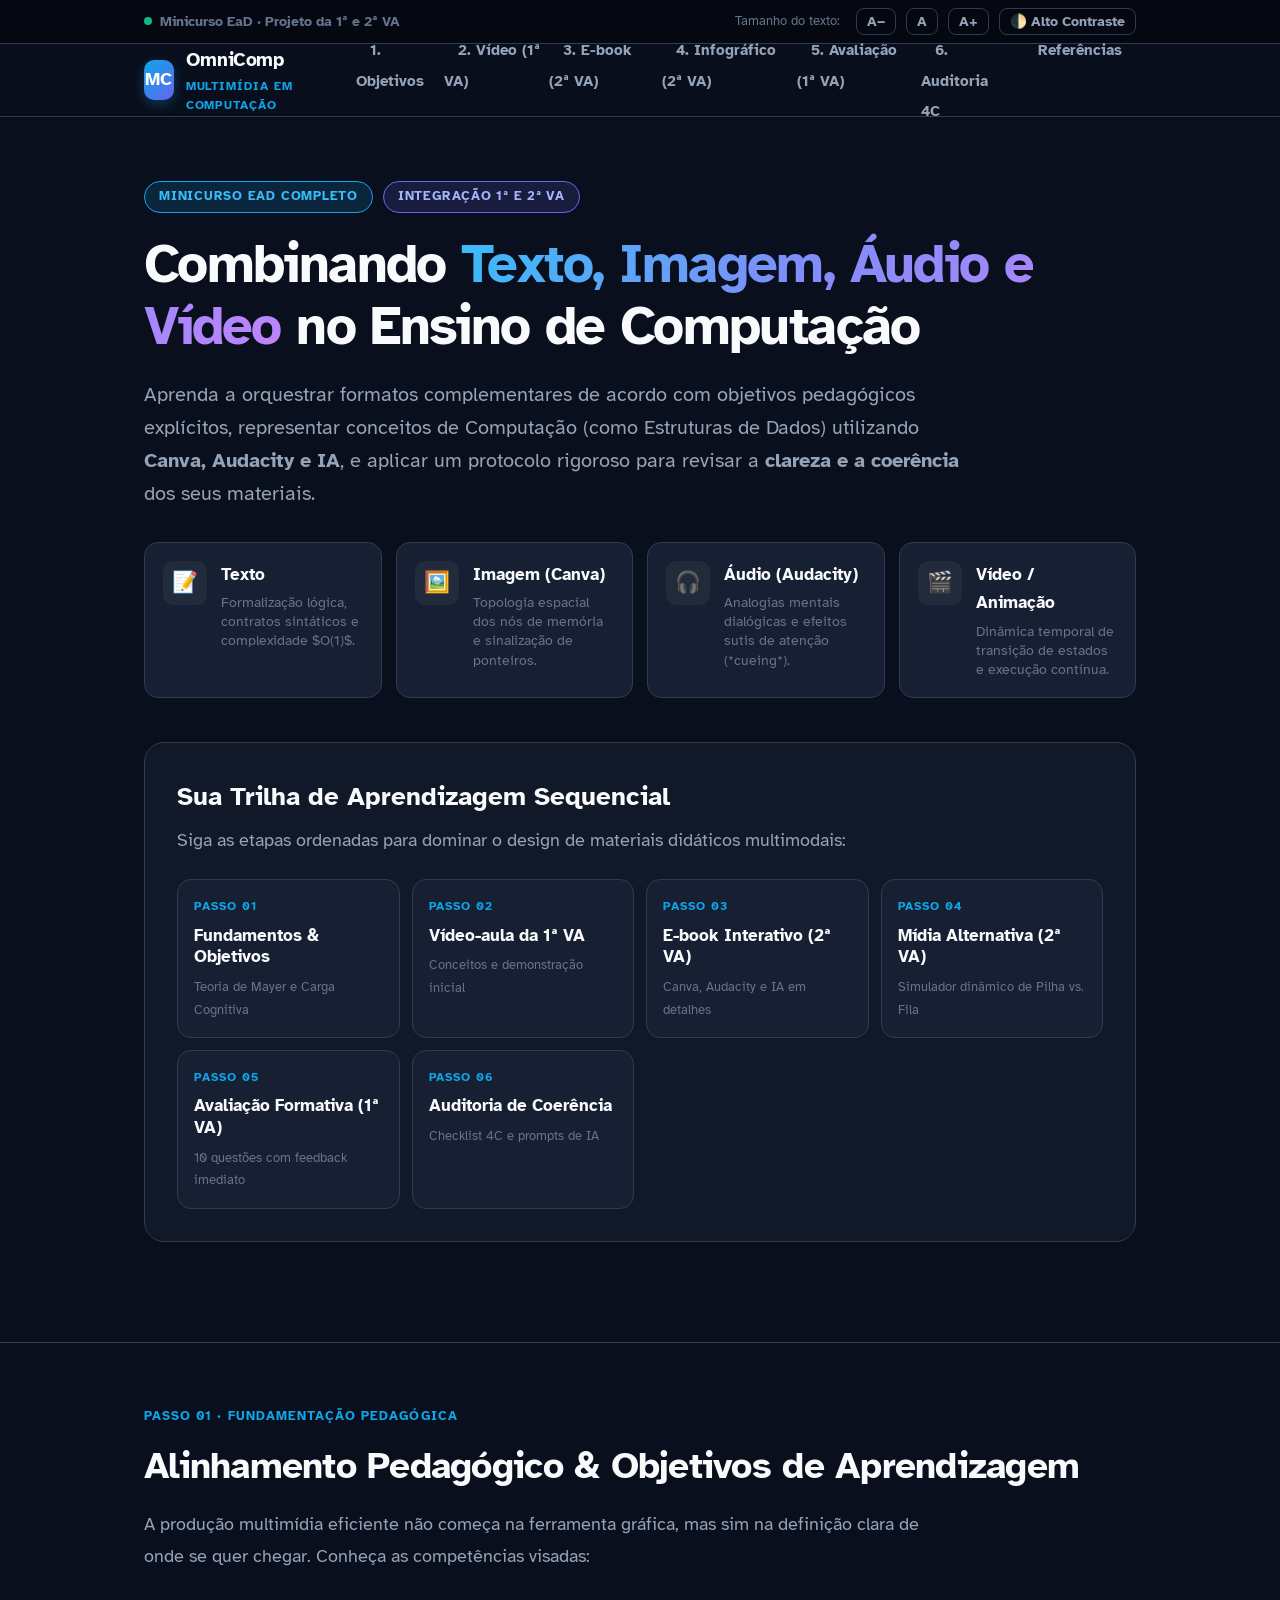
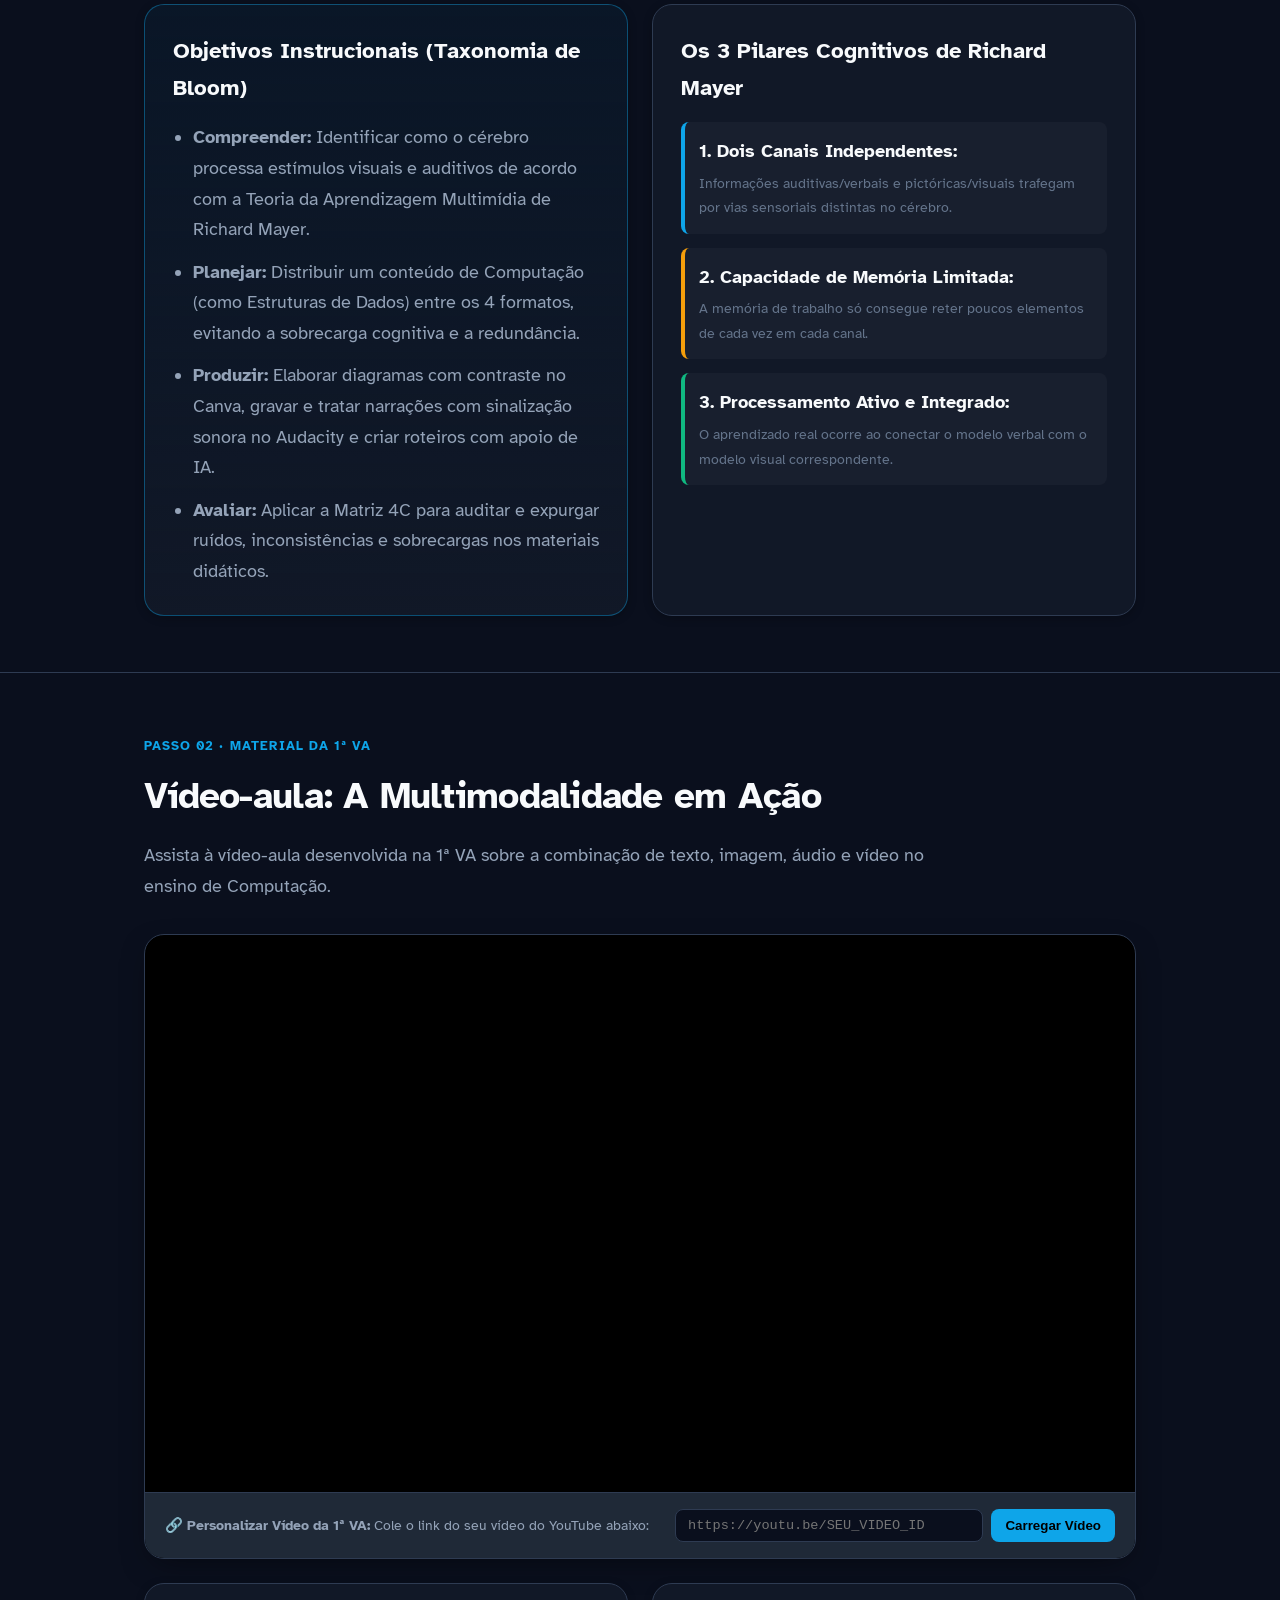
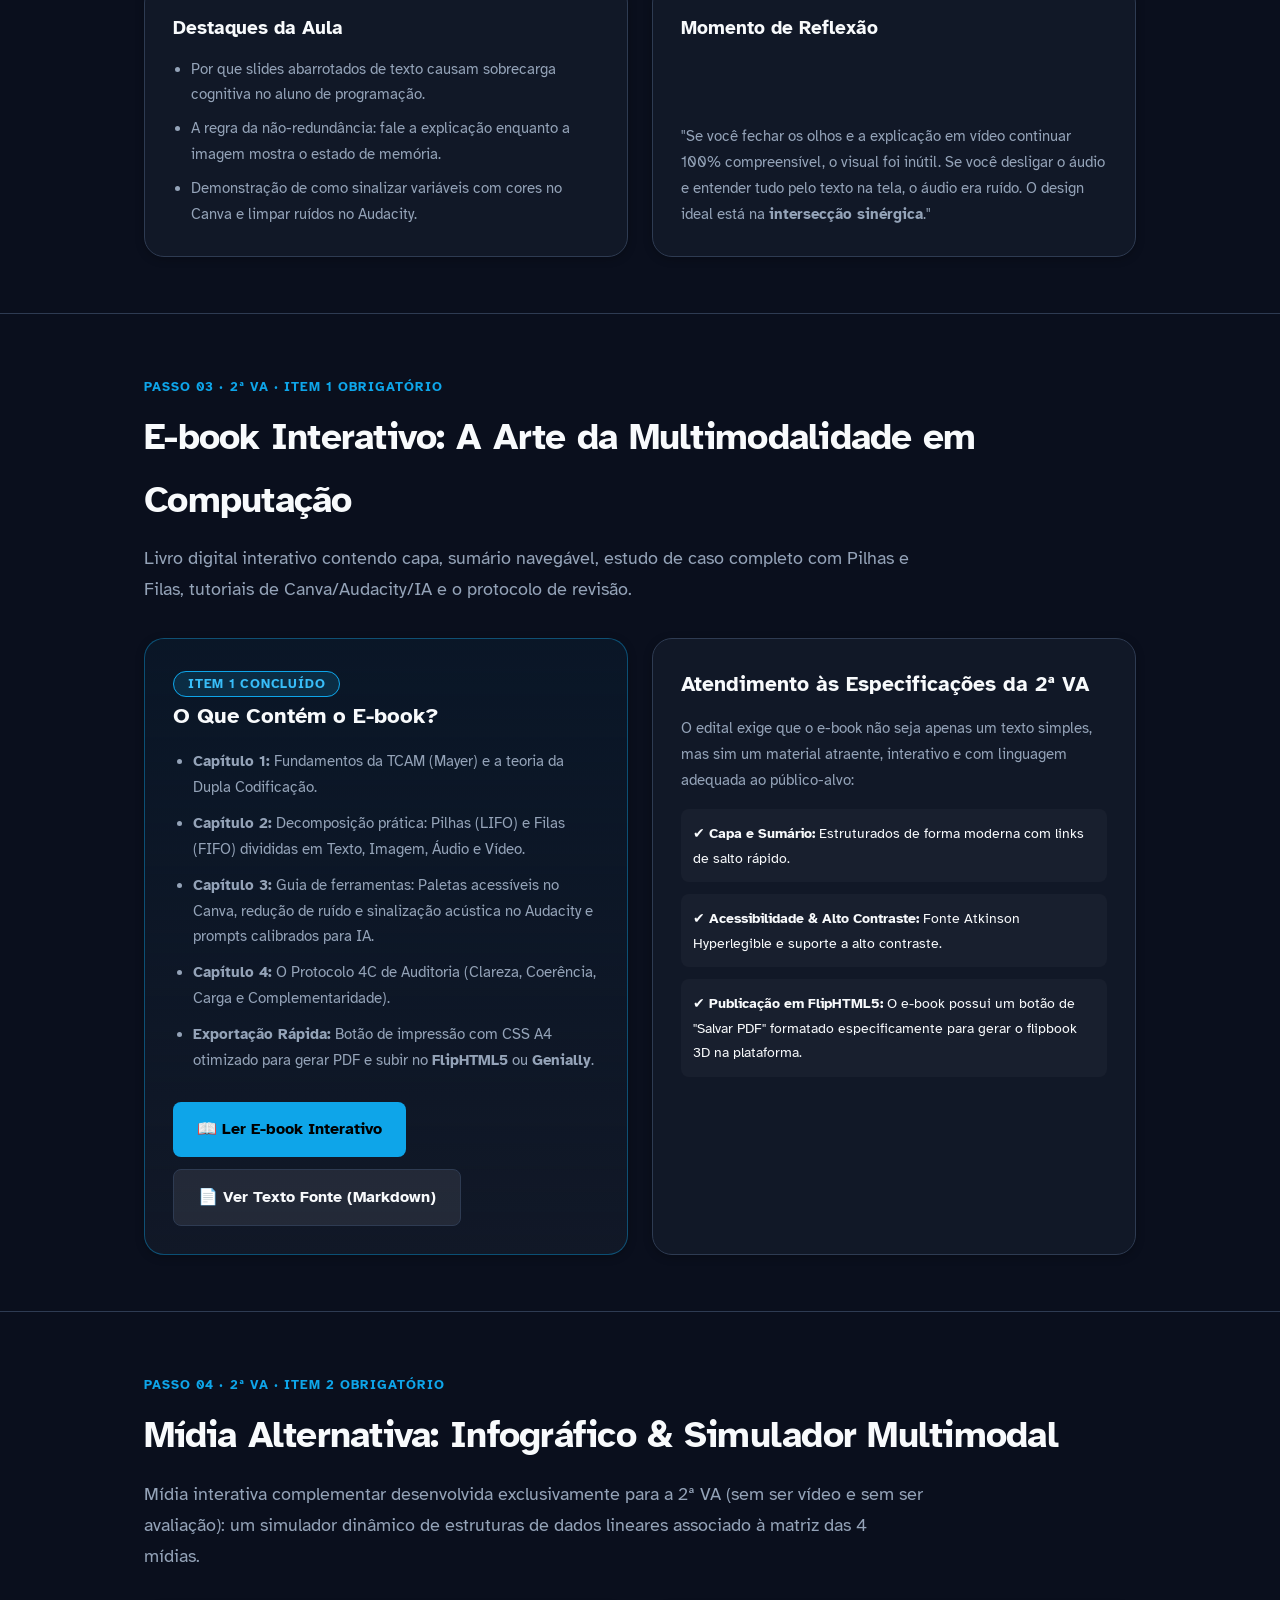
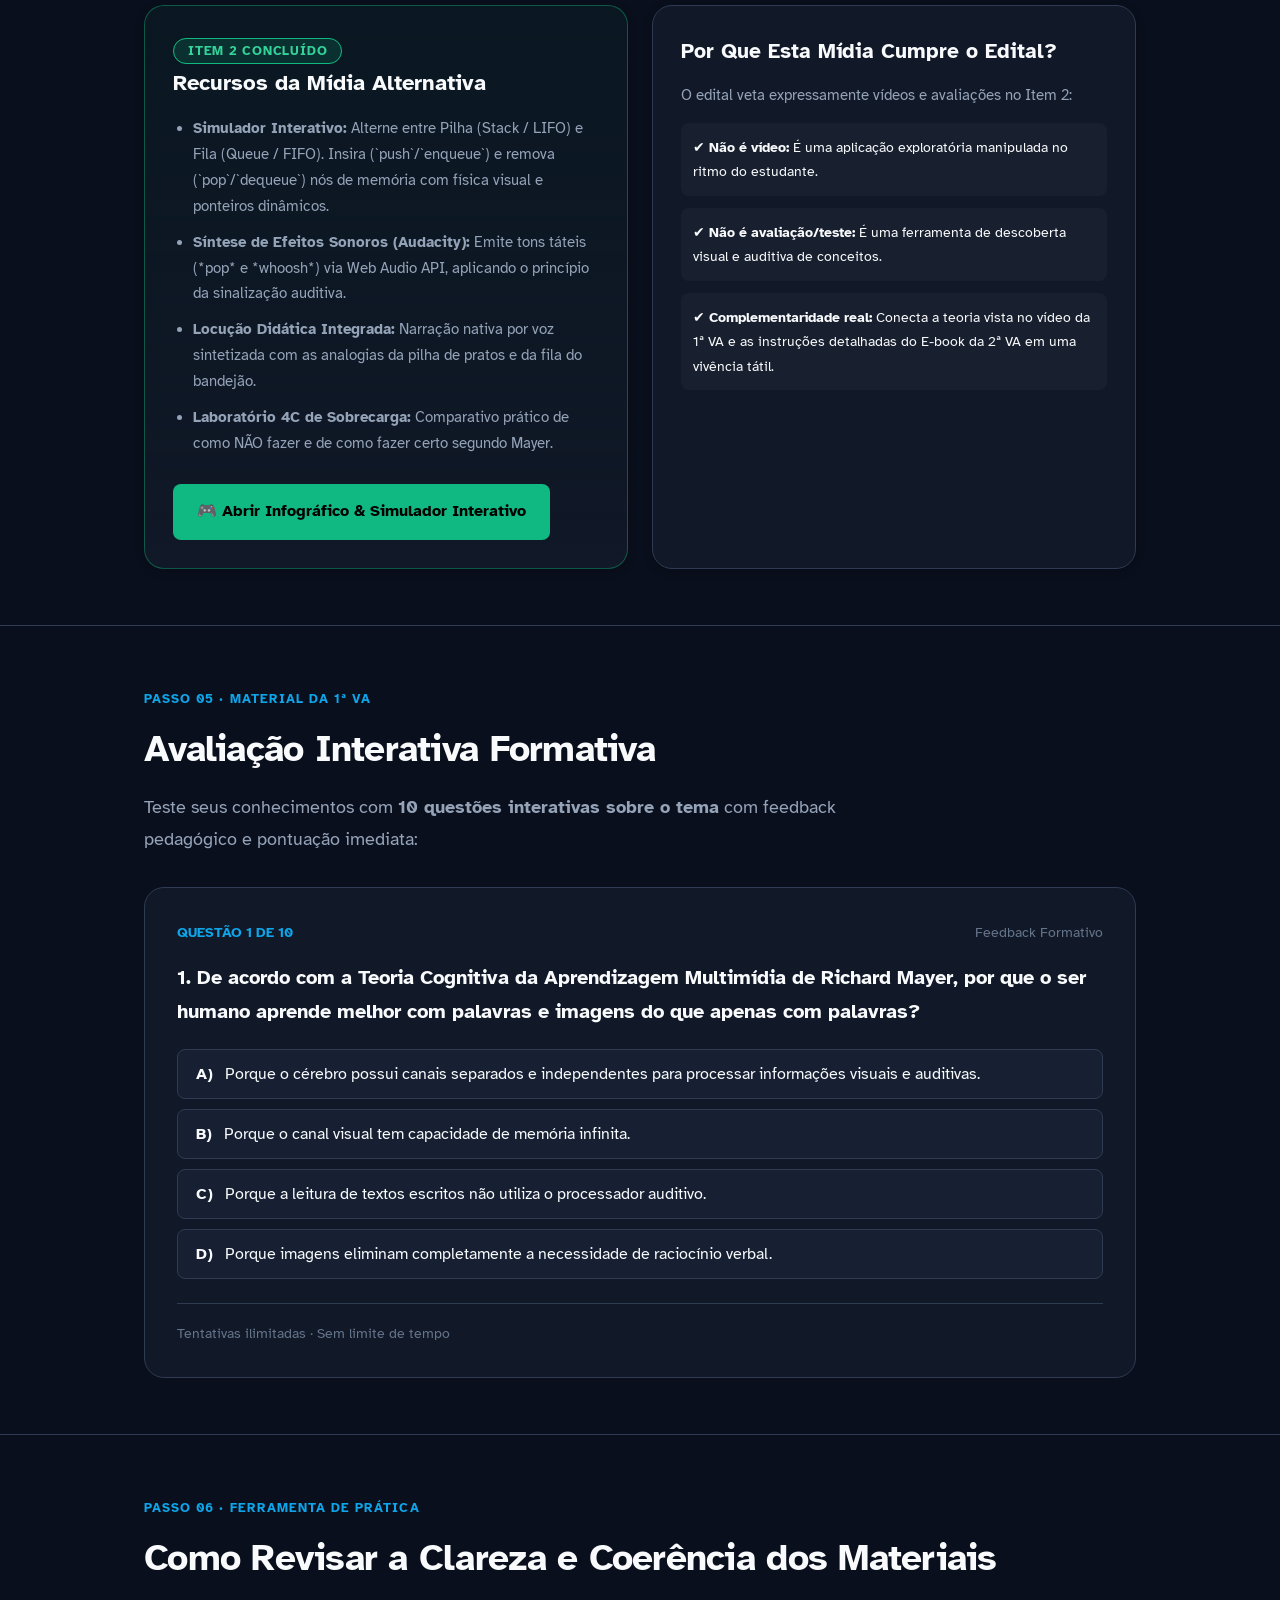
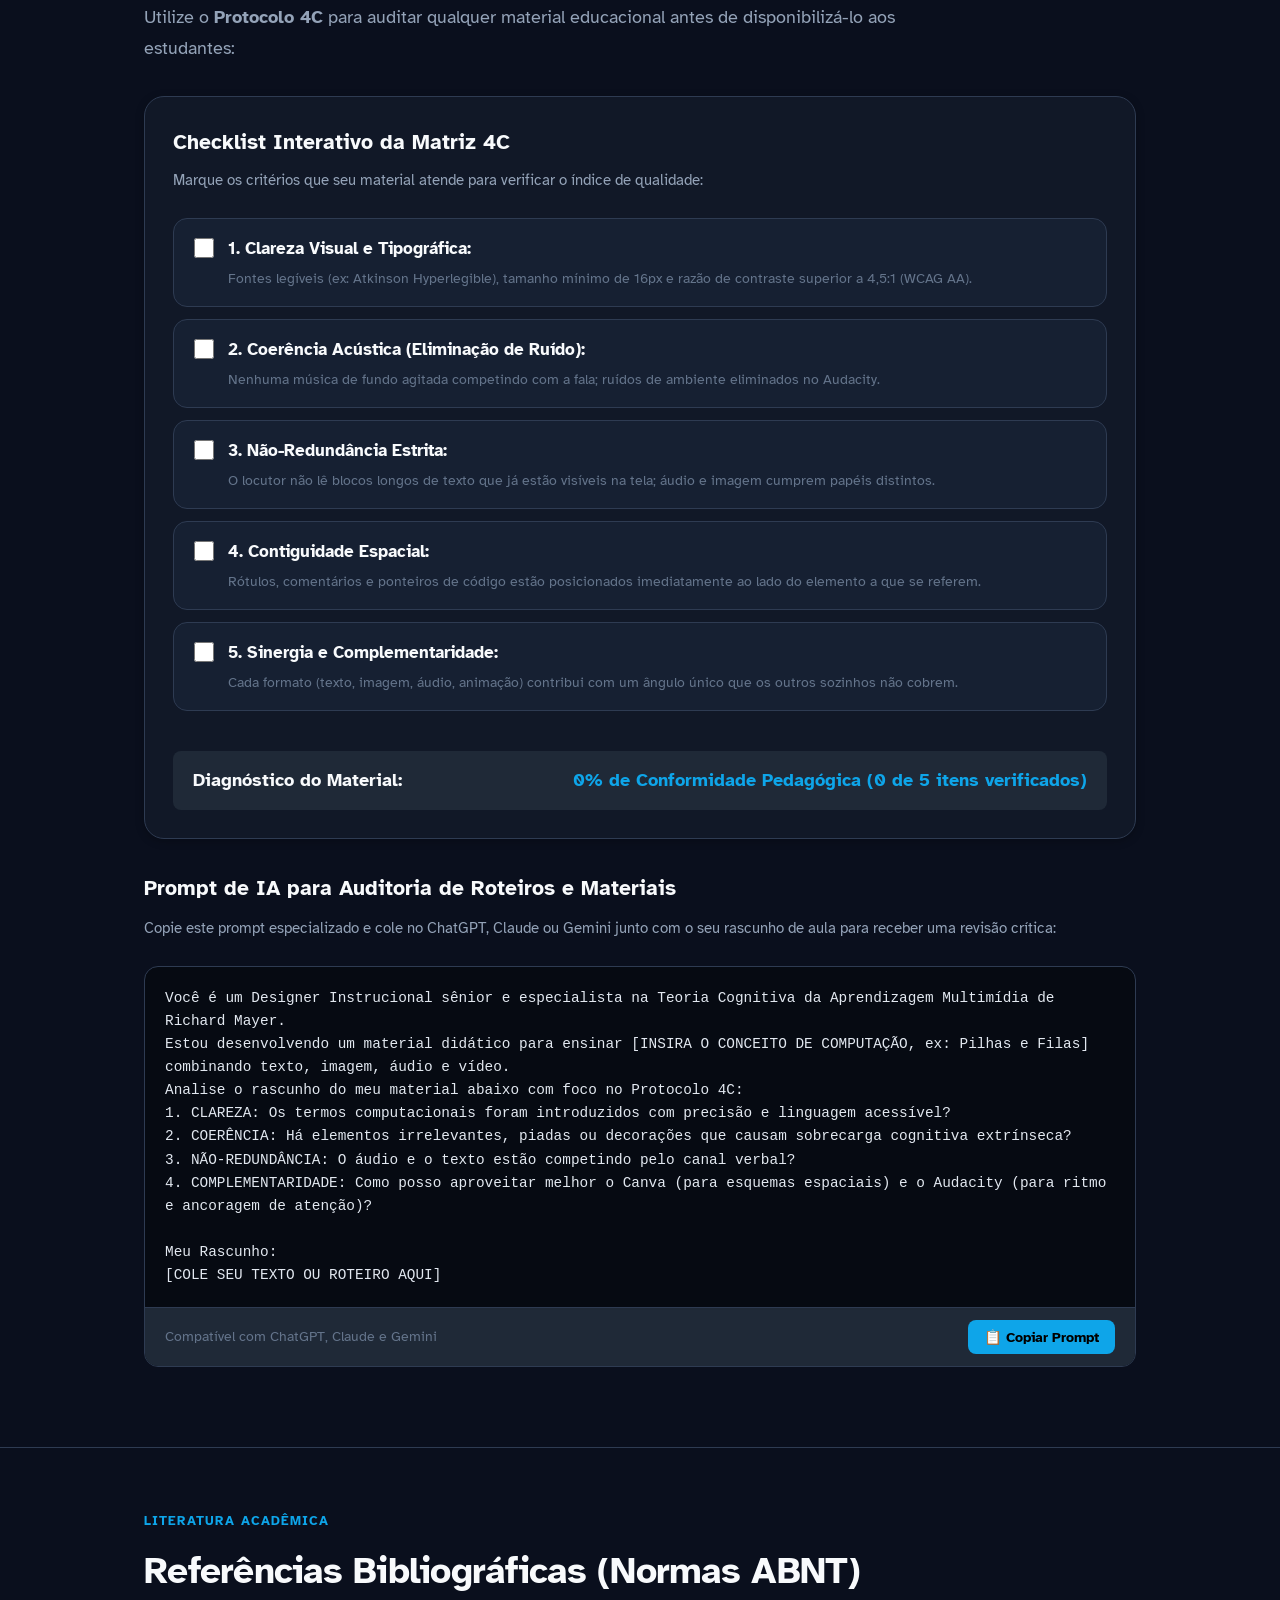
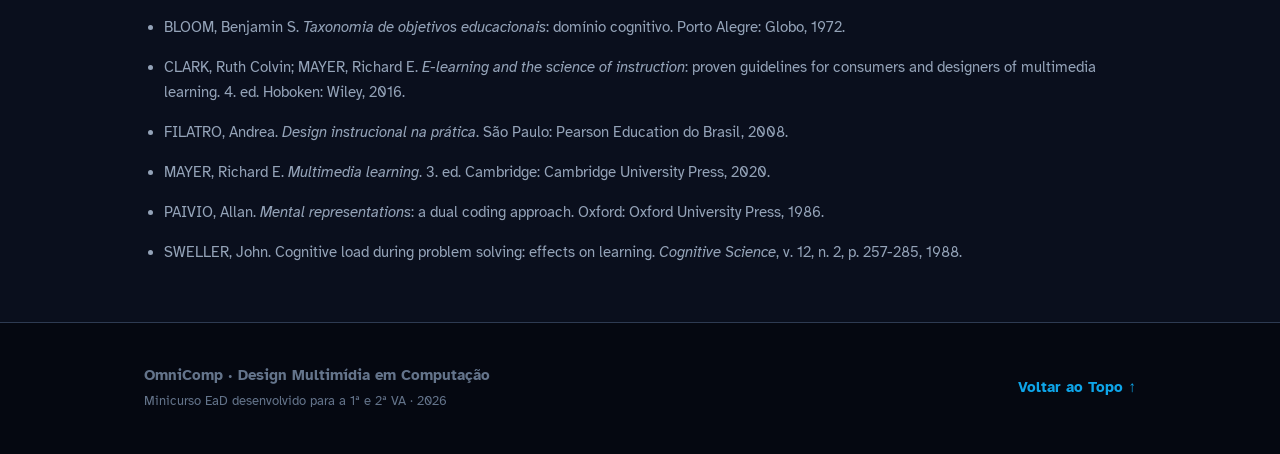
==== commit bfa79e44: "feat: design 100% autoral e exclusivo sobre o tema Multimídia em Computação" ====
--- a/minicurso-multimidia-computacao/index.html
+++ b/minicurso-multimidia-computacao/index.html
@@ -4,446 +4,508 @@
   <meta charset="UTF-8">
   <meta name="viewport" content="width=device-width, initial-scale=1.0">
   <title>Design Multimídia em Computação: Texto, Imagem, Áudio e Vídeo</title>
-  <meta name="description" content="Minicurso EaD: Aprenda a combinar texto, imagem, áudio e vídeo de acordo com objetivos de aprendizagem para o ensino de Computação.">
-  <meta name="theme-color" content="#2563eb">
+  <meta name="description" content="Minicurso EaD: Como combinar texto, imagem, áudio e vídeo de acordo com objetivos de aprendizagem para ensinar conceitos de Computação com Canva, Audacity e IA.">
+  <meta name="theme-color" content="#0ea5e9">
+  
   <link rel="preconnect" href="https://fonts.googleapis.com">
   <link rel="preconnect" href="https://fonts.gstatic.com" crossorigin>
-  <!-- Atkinson Hyperlegible: Fonte desenvolvida pelo Braille Institute para máxima legibilidade -->
+  <!-- Atkinson Hyperlegible: Fonte desenvolvida para máxima legibilidade e acessibilidade -->
   <link href="https://fonts.googleapis.com/css2?family=Atkinson+Hyperlegible:ital,wght@0,400;0,700;1,400;1,700&display=swap" rel="stylesheet">
   <link rel="stylesheet" href="style.css">
-  <script>document.documentElement.classList.add("js");</script>
 </head>
 <body>
-  <a class="pular" href="#conteudo">Pular para o conteúdo principal</a>
-
-  <!-- ===== Barra de Acessibilidade ===== -->
-  <div class="barra-acess" role="region" aria-label="Opções de acessibilidade">
-    <div class="container barra-acess__interno">
-      <span class="barra-acess__titulo">Acessibilidade</span>
-      <div class="barra-acess__grupo" role="group" aria-label="Tamanho do texto">
-        <button type="button" class="acess-btn" data-fonte="-1" aria-label="Diminuir tamanho do texto">A−</button>
-        <button type="button" class="acess-btn" data-fonte="0" aria-label="Tamanho de texto padrão">A</button>
-        <button type="button" class="acess-btn" data-fonte="1" aria-label="Aumentar tamanho do texto">A+</button>
-      </div>
-      <button type="button" class="acess-btn acess-btn--largo" id="btn-contraste" aria-pressed="false">
-        <svg aria-hidden="true" viewBox="0 0 24 24" width="18" height="18"><circle cx="12" cy="12" r="9" fill="none" stroke="currentColor" stroke-width="2"/><path d="M12 3a9 9 0 0 1 0 18z" fill="currentColor"/></svg>
-        Alto contraste
-      </button>
+  <a class="pular-navegacao" href="#conteudo-principal">Pular para o conteúdo principal</a>
+
+  <!-- ===== BARRA DE ACESSIBILIDADE E UTILIDADES ===== -->
+  <aside class="barra-utilidades" aria-label="Opções de acessibilidade">
+    <div class="container barra-utilidades__flex">
+      <div class="etiqueta-institucional">
+        <span></span>
+        <strong>Minicurso EaD · Projeto da 1ª e 2ª VA</strong>
+      </div>
+      <div class="utilidades-acoes">
+        <span style="color: var(--text-muted); font-size: 0.8rem; margin-right: 6px;">Tamanho do texto:</span>
+        <button type="button" class="btn-util" data-fonte-acao="diminuir" aria-label="Diminuir tamanho da fonte">A−</button>
+        <button type="button" class="btn-util" data-fonte-acao="padrao" aria-label="Tamanho de fonte padrão">A</button>
+        <button type="button" class="btn-util" data-fonte-acao="aumentar" aria-label="Aumentar tamanho da fonte">A+</button>
+        <button type="button" class="btn-util" id="btn-contraste-global" aria-pressed="false">
+          🌓 Alto Contraste
+        </button>
+      </div>
     </div>
-  </div>
-
-  <!-- ===== Topo e Navegação ===== -->
-  <header class="topo">
-    <div class="container topo__interno">
-      <a class="marca" href="#inicio">
-        <span class="marca__icone" aria-hidden="true">DM</span>
-        <span>Multimídia em Computação</span>
+  </aside>
+
+  <!-- ===== CABEÇALHO E NAVEGAÇÃO PRINCIPAL ===== -->
+  <header class="nav-header">
+    <div class="container nav-header__flex">
+      <a class="logo-omni" href="#inicio">
+        <div class="logo-simbolo" aria-hidden="true">MC</div>
+        <div class="logo-texto">
+          OmniComp
+          <small>Multimídia em Computação</small>
+        </div>
       </a>
-      <button type="button" class="menu-toggle" aria-expanded="false" aria-controls="menu">
-        <svg aria-hidden="true" viewBox="0 0 24 24" width="22" height="22"><path d="M4 6h16M4 12h16M4 18h16" stroke="currentColor" stroke-width="2.2" stroke-linecap="round"/></svg>
-        Menu
-      </button>
-      <nav id="menu" class="menu" aria-label="Navegação principal">
-        <ol>
-          <li><a href="#sobre"><span class="menu__num" aria-hidden="true">1</span>Sobre</a></li>
-          <li><a href="#objetivos"><span class="menu__num" aria-hidden="true">2</span>Objetivos</a></li>
-          <li><a href="#video"><span class="menu__num" aria-hidden="true">3</span>Vídeo</a></li>
-          <li><a href="#ebook"><span class="menu__num" aria-hidden="true">4</span>E-book</a></li>
-          <li><a href="#midia-alternativa"><span class="menu__num" aria-hidden="true">5</span>Infográfico</a></li>
-          <li><a href="#avaliacao"><span class="menu__num" aria-hidden="true">6</span>Avaliação</a></li>
-          <li><a href="#revisao">Revisão</a></li>
+
+      <nav aria-label="Navegação da trilha de estudo">
+        <ul class="nav-links">
+          <li><a href="#objetivos">1. Objetivos</a></li>
+          <li><a href="#video">2. Vídeo (1ª VA)</a></li>
+          <li><a href="#ebook">3. E-book (2ª VA)</a></li>
+          <li><a href="#midia-alternativa">4. Infográfico (2ª VA)</a></li>
+          <li><a href="#avaliacao">5. Avaliação (1ª VA)</a></li>
+          <li><a href="#auditoria-4c">6. Auditoria 4C</a></li>
           <li><a href="#referencias">Referências</a></li>
-        </ol>
+        </ul>
       </nav>
     </div>
   </header>
 
-  <main id="conteudo" tabindex="-1">
-
-    <!-- ===== Seção Inicial / Hero ===== -->
-    <section id="inicio" class="inicio" aria-labelledby="titulo-curso">
-      <div class="container">
-        <p class="etiqueta">Minicurso EaD · 1ª e 2ª VA Integradas</p>
-        <h1 id="titulo-curso">Design Multimídia em Computação: Texto, Imagem, Áudio e Vídeo</h1>
-        <p class="subtitulo">Aprenda a orquestrar mídias complementares com intencionalidade pedagógica, representar conceitos computacionais no Canva, Audacity e IA, e auditar a clareza e coerência dos seus materiais.</p>
-
-        <!-- Acesso rápido aos materiais da 1ª e 2ª VA -->
-        <nav class="acoes" aria-label="Acesso rápido aos materiais do curso">
-          <a class="acao acao--principal" href="#video">
-            <svg aria-hidden="true" viewBox="0 0 24 24" width="18" height="18"><path d="M8 5.5v13l11-6.5z" fill="currentColor"/></svg>
-            Vídeo-aula (1ª VA)
-          </a>
-          <!-- Link do E-book Interativo (2ª VA - Item 1) -->
-          <a class="acao" href="ebook.html" target="_blank">
-            Ler E-book Interativo (2ª VA)
-            <svg aria-hidden="true" viewBox="0 0 24 24" width="18" height="18"><path d="M14 4h6v6M20 4l-9 9M18 14v5a1 1 0 0 1-1 1H5a1 1 0 0 1-1-1V7a1 1 0 0 1 1-1h5" fill="none" stroke="currentColor" stroke-width="2.2" stroke-linecap="round" stroke-linejoin="round"/></svg>
-            <span class="sr">(abre em nova aba)</span>
-          </a>
-          <!-- Link da Mídia Alternativa / Infográfico Interativo (2ª VA - Item 2) -->
-          <a class="acao" href="infografico.html" target="_blank">
-            Explorar Infográfico Interativo (2ª VA)
-            <svg aria-hidden="true" viewBox="0 0 24 24" width="18" height="18"><path d="M14 4h6v6M20 4l-9 9M18 14v5a1 1 0 0 1-1 1H5a1 1 0 0 1-1-1V7a1 1 0 0 1 1-1h5" fill="none" stroke="currentColor" stroke-width="2.2" stroke-linecap="round" stroke-linejoin="round"/></svg>
-            <span class="sr">(abre em nova aba)</span>
-          </a>
-          <!-- Link da Avaliação Interativa no Genially -->
-          <a class="acao" href="#avaliacao">
-            Avaliação Interativa (1ª VA)
-            <svg aria-hidden="true" viewBox="0 0 24 24" width="18" height="18"><path d="M12 5v14M6 13l6 6 6-6" fill="none" stroke="currentColor" stroke-width="2.2" stroke-linecap="round" stroke-linejoin="round"/></svg>
-          </a>
-        </nav>
-
-        <!-- Identificação do Autor -->
-        <div class="autor" aria-label="Identificação do autor">
-          <span class="autor__avatar" aria-hidden="true">
-            <svg viewBox="0 0 24 24" width="26" height="26"><circle cx="12" cy="8" r="4" fill="currentColor"/><path d="M4 21c0-4.4 3.6-8 8-8s8 3.6 8 8" fill="currentColor"/></svg>
-          </span>
-          <dl class="autor__dados">
-            <div><dt>Autor / Estudante</dt><dd>Equipe de Design Instrucional</dd></div>
-            <div><dt>Disciplina</dt><dd>Recursos Educacionais Multimídia / Design Instrucional</dd></div>
-            <div><dt>Instituição</dt><dd>UFRPE · Licenciatura em Computação</dd></div>
-          </dl>
-        </div>
-
-        <ul class="info" aria-label="Resumo dos recursos do curso">
-          <li>
-            <svg aria-hidden="true" viewBox="0 0 24 24" width="20" height="20"><circle cx="12" cy="12" r="9" fill="none" stroke="currentColor" stroke-width="2"/><path d="M12 7v5l3 2" fill="none" stroke="currentColor" stroke-width="2" stroke-linecap="round"/></svg>
-            Vídeo-aula explicativa completa
-          </li>
-          <li>
-            <svg aria-hidden="true" viewBox="0 0 24 24" width="20" height="20"><path d="M4 19.5A2.5 2.5 0 0 1 6.5 17H20M4 4.5A2.5 2.5 0 0 1 6.5 2H20v20H6.5A2.5 2.5 0 0 1 4 19.5z" fill="none" stroke="currentColor" stroke-width="2"/></svg>
-            E-book interativo (FlipHTML5 / Genially)
-          </li>
-          <li>
-            <svg aria-hidden="true" viewBox="0 0 24 24" width="20" height="20"><rect x="3" y="3" width="18" height="18" rx="2" fill="none" stroke="currentColor" stroke-width="2"/><path d="M8 17v-4M12 17V7M16 17v-7" fill="none" stroke="currentColor" stroke-width="2" stroke-linecap="round"/></svg>
-            Infográfico interativo de apoio
-          </li>
-          <li>
-            <svg aria-hidden="true" viewBox="0 0 24 24" width="20" height="20"><path d="M9 11l3 3L22 4" fill="none" stroke="currentColor" stroke-width="2" stroke-linecap="round"/><path d="M21 12v7a2 2 0 0 1-2 2H5a2 2 0 0 1-2-2V5a2 2 0 0 1 2-2h11" fill="none" stroke="currentColor" stroke-width="2" stroke-linecap="round"/></svg>
-            Avaliação formativa com feedback
-          </li>
+  <main id="conteudo-principal" tabindex="-1">
+
+    <!-- ===== SEÇÃO HERO / APRESENTAÇÃO DO TEMA ===== -->
+    <section id="inicio" class="hero-omni" aria-labelledby="titulo-hero">
+      <div class="container">
+        <div class="hero-badge-grupo">
+          <span class="tag-pill tag-pill--azul">Minicurso EaD Completo</span>
+          <span class="tag-pill tag-pill--roxo">Integração 1ª e 2ª VA</span>
+        </div>
+
+        <h1 id="titulo-hero">
+          Combinando <span class="gradiente">Texto, Imagem, Áudio e Vídeo</span> no Ensino de Computação
+        </h1>
+
+        <p class="hero-descricao">
+          Aprenda a orquestrar formatos complementares de acordo com objetivos pedagógicos explícitos, representar conceitos de Computação (como Estruturas de Dados) utilizando <strong>Canva, Audacity e IA</strong>, e aplicar um protocolo rigoroso para revisar a <strong>clareza e a coerência</strong> dos seus materiais.
+        </p>
+
+        <!-- Matriz Rápida dos 4 Formatos Complementares -->
+        <div class="matriz-quick-access" aria-label="Visão geral dos quatro formatos complementares">
+          <div class="formato-card">
+            <div class="formato-icone" aria-hidden="true">📝</div>
+            <div class="formato-info">
+              <h3>Texto</h3>
+              <p>Formalização lógica, contratos sintáticos e complexidade $O(1)$.</p>
+            </div>
+          </div>
+          <div class="formato-card">
+            <div class="formato-icone" aria-hidden="true">🖼️</div>
+            <div class="formato-info">
+              <h3>Imagem (Canva)</h3>
+              <p>Topologia espacial dos nós de memória e sinalização de ponteiros.</p>
+            </div>
+          </div>
+          <div class="formato-card">
+            <div class="formato-icone" aria-hidden="true">🎧</div>
+            <div class="formato-info">
+              <h3>Áudio (Audacity)</h3>
+              <p>Analogias mentais dialógicas e efeitos sutis de atenção (*cueing*).</p>
+            </div>
+          </div>
+          <div class="formato-card">
+            <div class="formato-icone" aria-hidden="true">🎬</div>
+            <div class="formato-info">
+              <h3>Vídeo / Animação</h3>
+              <p>Dinâmica temporal de transição de estados e execução contínua.</p>
+            </div>
+          </div>
+        </div>
+
+        <!-- Trilha de Aprendizagem Sequencial -->
+        <div class="trilha-container">
+          <div class="trilha-header">
+            <h2>Sua Trilha de Aprendizagem Sequencial</h2>
+            <p style="color: var(--text-secondary); margin: 0;">Siga as etapas ordenadas para dominar o design de materiais didáticos multimodais:</p>
+          </div>
+          <div class="trilha-passos">
+            <a href="#objetivos" class="passo-item">
+              <span class="passo-num">Passo 01</span>
+              <strong>Fundamentos & Objetivos</strong>
+              <small>Teoria de Mayer e Carga Cognitiva</small>
+            </a>
+            <a href="#video" class="passo-item">
+              <span class="passo-num">Passo 02</span>
+              <strong>Vídeo-aula da 1ª VA</strong>
+              <small>Conceitos e demonstração inicial</small>
+            </a>
+            <a href="#ebook" class="passo-item">
+              <span class="passo-num">Passo 03</span>
+              <strong>E-book Interativo (2ª VA)</strong>
+              <small>Canva, Audacity e IA em detalhes</small>
+            </a>
+            <a href="#midia-alternativa" class="passo-item">
+              <span class="passo-num">Passo 04</span>
+              <strong>Mídia Alternativa (2ª VA)</strong>
+              <small>Simulador dinâmico de Pilha vs. Fila</small>
+            </a>
+            <a href="#avaliacao" class="passo-item">
+              <span class="passo-num">Passo 05</span>
+              <strong>Avaliação Formativa (1ª VA)</strong>
+              <small>10 questões com feedback imediato</small>
+            </a>
+            <a href="#auditoria-4c" class="passo-item">
+              <span class="passo-num">Passo 06</span>
+              <strong>Auditoria de Coerência</strong>
+              <small>Checklist 4C e prompts de IA</small>
+            </a>
+          </div>
+        </div>
+      </div>
+    </section>
+
+    <!-- ===== PASSO 1: OBJETIVOS E FUNDAMENTAÇÃO ===== -->
+    <section id="objetivos" class="secao-bloco" aria-labelledby="titulo-passo-1">
+      <div class="container">
+        <span class="secao-tag">Passo 01 · Fundamentação Pedagógica</span>
+        <h2 class="secao-titulo" id="titulo-passo-1">Alinhamento Pedagógico & Objetivos de Aprendizagem</h2>
+        <p class="secao-subtitulo">
+          A produção multimídia eficiente não começa na ferramenta gráfica, mas sim na definição clara de onde se quer chegar. Conheça as competências visadas:
+        </p>
+
+        <div class="grid-2">
+          <div class="card-omni card-omni--destaque">
+            <div>
+              <h3 style="font-size: 1.35rem; margin-bottom: 16px;">Objetivos Instrucionais (Taxonomia de Bloom)</h3>
+              <ul style="padding-left: 20px; display: grid; gap: 12px; color: var(--text-secondary);">
+                <li><strong>Compreender:</strong> Identificar como o cérebro processa estímulos visuais e auditivos de acordo com a Teoria da Aprendizagem Multimídia de Richard Mayer.</li>
+                <li><strong>Planejar:</strong> Distribuir um conteúdo de Computação (como Estruturas de Dados) entre os 4 formatos, evitando a sobrecarga cognitiva e a redundância.</li>
+                <li><strong>Produzir:</strong> Elaborar diagramas com contraste no Canva, gravar e tratar narrações com sinalização sonora no Audacity e criar roteiros com apoio de IA.</li>
+                <li><strong>Avaliar:</strong> Aplicar a Matriz 4C para auditar e expurgar ruídos, inconsistências e sobrecargas nos materiais didáticos.</li>
+              </ul>
+            </div>
+          </div>
+
+          <div class="card-omni">
+            <div>
+              <h3 style="font-size: 1.35rem; margin-bottom: 16px;">Os 3 Pilares Cognitivos de Richard Mayer</h3>
+              <div style="display: grid; gap: 14px;">
+                <div style="background: rgba(255,255,255,0.03); padding: 14px; border-radius: 8px; border-left: 4px solid var(--brand-primary);">
+                  <strong>1. Dois Canais Independentes:</strong>
+                  <p style="font-size: 0.9rem; color: var(--text-muted); margin-top: 4px;">Informações auditivas/verbais e pictóricas/visuais trafegam por vias sensoriais distintas no cérebro.</p>
+                </div>
+                <div style="background: rgba(255,255,255,0.03); padding: 14px; border-radius: 8px; border-left: 4px solid var(--accent-amber);">
+                  <strong>2. Capacidade de Memória Limitada:</strong>
+                  <p style="font-size: 0.9rem; color: var(--text-muted); margin-top: 4px;">A memória de trabalho só consegue reter poucos elementos de cada vez em cada canal.</p>
+                </div>
+                <div style="background: rgba(255,255,255,0.03); padding: 14px; border-radius: 8px; border-left: 4px solid var(--accent-emerald);">
+                  <strong>3. Processamento Ativo e Integrado:</strong>
+                  <p style="font-size: 0.9rem; color: var(--text-muted); margin-top: 4px;">O aprendizado real ocorre ao conectar o modelo verbal com o modelo visual correspondente.</p>
+                </div>
+              </div>
+            </div>
+          </div>
+        </div>
+      </div>
+    </section>
+
+    <!-- ===== PASSO 2: VÍDEO-AULA (1ª VA) ===== -->
+    <section id="video" class="secao-bloco" aria-labelledby="titulo-passo-2">
+      <div class="container">
+        <span class="secao-tag">Passo 02 · Material da 1ª VA</span>
+        <h2 class="secao-titulo" id="titulo-passo-2">Vídeo-aula: A Multimodalidade em Ação</h2>
+        <p class="secao-subtitulo">
+          Assista à vídeo-aula desenvolvida na 1ª VA sobre a combinação de texto, imagem, áudio e vídeo no ensino de Computação.
+        </p>
+
+        <!-- Player de Vídeo com Carregador Dinâmico -->
+        <div class="video-player-container">
+          <div class="video-wrapper">
+            <iframe
+              id="video-player-frame"
+              src="https://www.youtube-nocookie.com/embed/dQw4w9WgXcQ"
+              title="Vídeo-aula sobre Design Multimídia em Computação"
+              allow="accelerometer; autoplay; clipboard-write; encrypted-media; gyroscope; picture-in-picture"
+              allowfullscreen></iframe>
+          </div>
+          <!-- Área para o aluno colar e carregar o link do seu próprio vídeo do YouTube -->
+          <div class="video-custom-config">
+            <div class="video-config-label">
+              <strong>🔗 Personalizar Vídeo da 1ª VA:</strong> Cole o link do seu vídeo do YouTube abaixo:
+            </div>
+            <div class="video-input-box">
+              <input type="text" id="input-video-url" placeholder="https://youtu.be/SEU_VIDEO_ID" aria-label="URL do vídeo do YouTube">
+              <button type="button" id="btn-atualizar-video">Carregar Vídeo</button>
+            </div>
+          </div>
+        </div>
+
+        <div class="grid-2">
+          <div class="card-omni">
+            <h3 style="font-size: 1.2rem; margin-bottom: 12px;">Destaques da Aula</h3>
+            <ul style="padding-left: 18px; color: var(--text-secondary); font-size: 0.95rem; display: grid; gap: 8px;">
+              <li>Por que slides abarrotados de texto causam sobrecarga cognitiva no aluno de programação.</li>
+              <li>A regra da não-redundância: fale a explicação enquanto a imagem mostra o estado de memória.</li>
+              <li>Demonstração de como sinalizar variáveis com cores no Canva e limpar ruídos no Audacity.</li>
+            </ul>
+          </div>
+          <div class="card-omni">
+            <h3 style="font-size: 1.2rem; margin-bottom: 12px;">Momento de Reflexão</h3>
+            <p style="color: var(--text-secondary); font-size: 0.95rem;">
+              "Se você fechar os olhos e a explicação em vídeo continuar 100% compreensível, o visual foi inútil. Se você desligar o áudio e entender tudo pelo texto na tela, o áudio era ruído. O design ideal está na <strong>intersecção sinérgica</strong>."
+            </p>
+          </div>
+        </div>
+      </div>
+    </section>
+
+    <!-- ===== PASSO 3: E-BOOK INTERATIVO (2ª VA - ITEM 1) ===== -->
+    <section id="ebook" class="secao-bloco" aria-labelledby="titulo-passo-3">
+      <div class="container">
+        <span class="secao-tag">Passo 03 · 2ª VA · Item 1 Obrigatório</span>
+        <h2 class="secao-titulo" id="titulo-passo-3">E-book Interativo: A Arte da Multimodalidade em Computação</h2>
+        <p class="secao-subtitulo">
+          Livro digital interativo contendo capa, sumário navegável, estudo de caso completo com Pilhas e Filas, tutoriais de Canva/Audacity/IA e o protocolo de revisão.
+        </p>
+
+        <div class="grid-2">
+          <div class="card-omni card-omni--destaque">
+            <div>
+              <span class="tag-pill tag-pill--azul" style="margin-bottom: 12px;">Item 1 Concluído</span>
+              <h3 style="font-size: 1.4rem; margin-bottom: 14px;">O Que Contém o E-book?</h3>
+              <ul style="padding-left: 20px; color: var(--text-secondary); display: grid; gap: 10px; font-size: 0.95rem;">
+                <li><strong>Capítulo 1:</strong> Fundamentos da TCAM (Mayer) e a teoria da Dupla Codificação.</li>
+                <li><strong>Capítulo 2:</strong> Decomposição prática: Pilhas (LIFO) e Filas (FIFO) divididas em Texto, Imagem, Áudio e Vídeo.</li>
+                <li><strong>Capítulo 3:</strong> Guia de ferramentas: Paletas acessíveis no Canva, redução de ruído e sinalização acústica no Audacity e prompts calibrados para IA.</li>
+                <li><strong>Capítulo 4:</strong> O Protocolo 4C de Auditoria (Clareza, Coerência, Carga e Complementaridade).</li>
+                <li><strong>Exportação Rápida:</strong> Botão de impressão com CSS A4 otimizado para gerar PDF e subir no <strong>FlipHTML5</strong> ou <strong>Genially</strong>.</li>
+              </ul>
+            </div>
+
+            <div style="margin-top: 28px; display: flex; gap: 12px; flex-wrap: wrap;">
+              <a href="ebook.html" target="_blank" class="btn-omni btn-omni--primary">
+                📖 Ler E-book Interativo
+              </a>
+              <a href="CONTEUDO_EBOOK.md" target="_blank" class="btn-omni btn-omni--secondary">
+                📄 Ver Texto Fonte (Markdown)
+              </a>
+            </div>
+          </div>
+
+          <div class="card-omni">
+            <div>
+              <h3 style="font-size: 1.3rem; margin-bottom: 14px;">Atendimento às Especificações da 2ª VA</h3>
+              <p style="color: var(--text-secondary); font-size: 0.95rem; margin-bottom: 16px;">
+                O edital exige que o e-book não seja apenas um texto simples, mas sim um material atraente, interativo e com linguagem adequada ao público-alvo:
+              </p>
+              <div style="display: grid; gap: 12px; font-size: 0.9rem;">
+                <div style="background: rgba(255,255,255,0.03); padding: 12px; border-radius: 8px;">
+                  ✔ <strong>Capa e Sumário:</strong> Estruturados de forma moderna com links de salto rápido.
+                </div>
+                <div style="background: rgba(255,255,255,0.03); padding: 12px; border-radius: 8px;">
+                  ✔ <strong>Acessibilidade & Alto Contraste:</strong> Fonte Atkinson Hyperlegible e suporte a alto contraste.
+                </div>
+                <div style="background: rgba(255,255,255,0.03); padding: 12px; border-radius: 8px;">
+                  ✔ <strong>Publicação em FlipHTML5:</strong> O e-book possui um botão de "Salvar PDF" formatado especificamente para gerar o flipbook 3D na plataforma.
+                </div>
+              </div>
+            </div>
+          </div>
+        </div>
+      </div>
+    </section>
+
+    <!-- ===== PASSO 4: MÍDIA ALTERNATIVA (2ª VA - ITEM 2) ===== -->
+    <section id="midia-alternativa" class="secao-bloco" aria-labelledby="titulo-passo-4">
+      <div class="container">
+        <span class="secao-tag">Passo 04 · 2ª VA · Item 2 Obrigatório</span>
+        <h2 class="secao-titulo" id="titulo-passo-4">Mídia Alternativa: Infográfico & Simulador Multimodal</h2>
+        <p class="secao-subtitulo">
+          Mídia interativa complementar desenvolvida exclusivamente para a 2ª VA (sem ser vídeo e sem ser avaliação): um simulador dinâmico de estruturas de dados lineares associado à matriz das 4 mídias.
+        </p>
+
+        <div class="grid-2">
+          <div class="card-omni card-omni--emerald">
+            <div>
+              <span class="tag-pill" style="background: rgba(16, 185, 129, 0.15); border: 1px solid var(--accent-emerald); color: #34d399; margin-bottom: 12px;">Item 2 Concluído</span>
+              <h3 style="font-size: 1.4rem; margin-bottom: 14px;">Recursos da Mídia Alternativa</h3>
+              <ul style="padding-left: 20px; color: var(--text-secondary); display: grid; gap: 10px; font-size: 0.95rem;">
+                <li><strong>Simulador Interativo:</strong> Alterne entre Pilha (Stack / LIFO) e Fila (Queue / FIFO). Insira (`push`/`enqueue`) e remova (`pop`/`dequeue`) nós de memória com física visual e ponteiros dinâmicos.</li>
+                <li><strong>Síntese de Efeitos Sonoros (Audacity):</strong> Emite tons táteis (*pop* e *whoosh*) via Web Audio API, aplicando o princípio da sinalização auditiva.</li>
+                <li><strong>Locução Didática Integrada:</strong> Narração nativa por voz sintetizada com as analogias da pilha de pratos e da fila do bandejão.</li>
+                <li><strong>Laboratório 4C de Sobrecarga:</strong> Comparativo prático de como NÃO fazer e de como fazer certo segundo Mayer.</li>
+              </ul>
+            </div>
+
+            <div style="margin-top: 28px;">
+              <a href="infografico.html" target="_blank" class="btn-omni btn-omni--emerald">
+                🎮 Abrir Infográfico & Simulador Interativo
+              </a>
+            </div>
+          </div>
+
+          <div class="card-omni">
+            <div>
+              <h3 style="font-size: 1.3rem; margin-bottom: 14px;">Por Que Esta Mídia Cumpre o Edital?</h3>
+              <p style="color: var(--text-secondary); font-size: 0.95rem;">
+                O edital veta expressamente vídeos e avaliações no Item 2:
+              </p>
+              <div style="display: grid; gap: 12px; font-size: 0.9rem; margin-top: 14px;">
+                <div style="background: rgba(255,255,255,0.03); padding: 12px; border-radius: 8px;">
+                  ✔ <strong>Não é vídeo:</strong> É uma aplicação exploratória manipulada no ritmo do estudante.
+                </div>
+                <div style="background: rgba(255,255,255,0.03); padding: 12px; border-radius: 8px;">
+                  ✔ <strong>Não é avaliação/teste:</strong> É uma ferramenta de descoberta visual e auditiva de conceitos.
+                </div>
+                <div style="background: rgba(255,255,255,0.03); padding: 12px; border-radius: 8px;">
+                  ✔ <strong>Complementaridade real:</strong> Conecta a teoria vista no vídeo da 1ª VA e as instruções detalhadas do E-book da 2ª VA em uma vivência tátil.
+                </div>
+              </div>
+            </div>
+          </div>
+        </div>
+      </div>
+    </section>
+
+    <!-- ===== PASSO 5: AVALIAÇÃO INTERATIVA DA 1ª VA ===== -->
+    <section id="avaliacao" class="secao-bloco" aria-labelledby="titulo-passo-5">
+      <div class="container">
+        <span class="secao-tag">Passo 05 · Material da 1ª VA</span>
+        <h2 class="secao-titulo" id="titulo-passo-5">Avaliação Interativa Formativa</h2>
+        <p class="secao-subtitulo">
+          Teste seus conhecimentos com <strong>10 questões interativas sobre o tema</strong> com feedback pedagógico e pontuação imediata:
+        </p>
+
+        <!-- Quiz Nativo 100% Integrado (Sem terceiros) -->
+        <div class="quiz-container">
+          <div style="display: flex; justify-content: space-between; align-items: center; margin-bottom: 16px;">
+            <span id="quiz-progresso-txt" style="font-size: 0.9rem; font-weight: 700; color: var(--brand-primary); text-transform: uppercase;">
+              Questão 1 de 10
+            </span>
+            <span style="font-size: 0.85rem; color: var(--text-muted);">Feedback Formativo</span>
+          </div>
+
+          <h3 id="quiz-pergunta-txt" class="quiz-pergunta">Carregando pergunta...</h3>
+
+          <div id="quiz-opcoes-lista" class="quiz-opcoes"></div>
+
+          <div id="quiz-feedback-box" class="quiz-feedback" role="status" aria-live="polite"></div>
+
+          <div class="quiz-nav-btns">
+            <span style="font-size: 0.85rem; color: var(--text-muted);">Tentativas ilimitadas · Sem limite de tempo</span>
+            <button type="button" id="btn-quiz-proxima" class="btn-omni btn-omni--primary" style="display: none;">
+              Próxima Questão →
+            </button>
+          </div>
+        </div>
+      </div>
+    </section>
+
+    <!-- ===== PASSO 6: AUDITORIA 4C & PROMPTS DE IA ===== -->
+    <section id="auditoria-4c" class="secao-bloco" aria-labelledby="titulo-passo-6">
+      <div class="container">
+        <span class="secao-tag">Passo 06 · Ferramenta de Prática</span>
+        <h2 class="secao-titulo" id="titulo-passo-6">Como Revisar a Clareza e Coerência dos Materiais</h2>
+        <p class="secao-subtitulo">
+          Utilize o <strong>Protocolo 4C</strong> para auditar qualquer material educacional antes de disponibilizá-lo aos estudantes:
+        </p>
+
+        <!-- Checklist Interativo 4C -->
+        <div class="card-omni" style="margin-bottom: 32px;">
+          <h3 style="font-size: 1.3rem; margin-bottom: 8px;">Checklist Interativo da Matriz 4C</h3>
+          <p style="color: var(--text-secondary); font-size: 0.95rem;">Marque os critérios que seu material atende para verificar o índice de qualidade:</p>
+
+          <div class="checklist-4c">
+            <label class="checklist-item">
+              <input type="checkbox">
+              <div class="checklist-texto">
+                <strong>1. Clareza Visual e Tipográfica:</strong>
+                <p>Fontes legíveis (ex: Atkinson Hyperlegible), tamanho mínimo de 16px e razão de contraste superior a 4,5:1 (WCAG AA).</p>
+              </div>
+            </label>
+            <label class="checklist-item">
+              <input type="checkbox">
+              <div class="checklist-texto">
+                <strong>2. Coerência Acústica (Eliminação de Ruído):</strong>
+                <p>Nenhuma música de fundo agitada competindo com a fala; ruídos de ambiente eliminados no Audacity.</p>
+              </div>
+            </label>
+            <label class="checklist-item">
+              <input type="checkbox">
+              <div class="checklist-texto">
+                <strong>3. Não-Redundância Estrita:</strong>
+                <p>O locutor não lê blocos longos de texto que já estão visíveis na tela; áudio e imagem cumprem papéis distintos.</p>
+              </div>
+            </label>
+            <label class="checklist-item">
+              <input type="checkbox">
+              <div class="checklist-texto">
+                <strong>4. Contiguidade Espacial:</strong>
+                <p>Rótulos, comentários e ponteiros de código estão posicionados imediatamente ao lado do elemento a que se referem.</p>
+              </div>
+            </label>
+            <label class="checklist-item">
+              <input type="checkbox">
+              <div class="checklist-texto">
+                <strong>5. Sinergia e Complementaridade:</strong>
+                <p>Cada formato (texto, imagem, áudio, animação) contribui com um ângulo único que os outros sozinhos não cobrem.</p>
+              </div>
+            </label>
+          </div>
+
+          <div class="checklist-resultado">
+            <span>Diagnóstico do Material:</span>
+            <span id="placar-4c" style="color: var(--brand-primary);">0% de Conformidade</span>
+          </div>
+        </div>
+
+        <!-- Prompt Modelo para Assistentes de IA -->
+        <h3 style="font-size: 1.3rem; margin-bottom: 10px;">Prompt de IA para Auditoria de Roteiros e Materiais</h3>
+        <p style="color: var(--text-secondary); font-size: 0.95rem;">
+          Copie este prompt especializado e cole no ChatGPT, Claude ou Gemini junto com o seu rascunho de aula para receber uma revisão crítica:
+        </p>
+
+        <div class="box-prompt">
+          <pre id="prompt-copia" tabindex="0">Você é um Designer Instrucional sênior e especialista na Teoria Cognitiva da Aprendizagem Multimídia de Richard Mayer.
+Estou desenvolvendo um material didático para ensinar [INSIRA O CONCEITO DE COMPUTAÇÃO, ex: Pilhas e Filas] combinando texto, imagem, áudio e vídeo.
+Analise o rascunho do meu material abaixo com foco no Protocolo 4C:
+1. CLAREZA: Os termos computacionais foram introduzidos com precisão e linguagem acessível?
+2. COERÊNCIA: Há elementos irrelevantes, piadas ou decorações que causam sobrecarga cognitiva extrínseca?
+3. NÃO-REDUNDÂNCIA: O áudio e o texto estão competindo pelo canal verbal?
+4. COMPLEMENTARIDADE: Como posso aproveitar melhor o Canva (para esquemas espaciais) e o Audacity (para ritmo e ancoragem de atenção)?
+
+Meu Rascunho:
+[COLE SEU TEXTO OU ROTEIRO AQUI]</pre>
+          <div class="box-prompt-acoes">
+            <span style="font-size: 0.85rem; color: var(--text-muted);">Compatível com ChatGPT, Claude e Gemini</span>
+            <div style="display: flex; align-items: center; gap: 12px;">
+              <span class="aviso-copia" style="font-size: 0.9rem; color: var(--accent-emerald); font-weight: 700;"></span>
+              <button type="button" class="btn-omni btn-omni--primary btn-copiar-prompt" data-alvo="prompt-copia" style="padding: 8px 16px; font-size: 0.9rem;">
+                📋 Copiar Prompt
+              </button>
+            </div>
+          </div>
+        </div>
+      </div>
+    </section>
+
+    <!-- ===== REFERÊNCIAS BIBLIOGRÁFICAS (ABNT) ===== -->
+    <section id="referencias" class="secao-bloco" aria-labelledby="titulo-referencias">
+      <div class="container">
+        <span class="secao-tag">Literatura Acadêmica</span>
+        <h2 class="secao-titulo" id="titulo-referencias">Referências Bibliográficas (Normas ABNT)</h2>
+        <ul style="padding-left: 20px; color: var(--text-secondary); display: grid; gap: 14px; font-size: 0.95rem;">
+          <li>BLOOM, Benjamin S. <em>Taxonomia de objetivos educacionais</em>: domínio cognitivo. Porto Alegre: Globo, 1972.</li>
+          <li>CLARK, Ruth Colvin; MAYER, Richard E. <em>E-learning and the science of instruction</em>: proven guidelines for consumers and designers of multimedia learning. 4. ed. Hoboken: Wiley, 2016.</li>
+          <li>FILATRO, Andrea. <em>Design instrucional na prática</em>. São Paulo: Pearson Education do Brasil, 2008.</li>
+          <li>MAYER, Richard E. <em>Multimedia learning</em>. 3. ed. Cambridge: Cambridge University Press, 2020.</li>
+          <li>PAIVIO, Allan. <em>Mental representations</em>: a dual coding approach. Oxford: Oxford University Press, 1986.</li>
+          <li>SWELLER, John. Cognitive load during problem solving: effects on learning. <em>Cognitive Science</em>, v. 12, n. 2, p. 257-285, 1988.</li>
         </ul>
-
-        <!-- Trilha de Estudo Sequencial -->
-        <div class="trilha">
-          <h2 class="trilha__titulo">Sua trilha de estudo sequencial</h2>
-          <p class="trilha__texto">Siga os 6 passos ordenados para desenvolver a competência de criar materiais didáticos multimodais de alta qualidade.</p>
-          <ol class="trilha__lista">
-            <li><a href="#sobre"><span class="trilha__num">1</span><span><strong>Conheça o Minicurso</strong><small>Público-alvo, fundamentos pedagógicos e pré-requisitos</small></span></a></li>
-            <li><a href="#objetivos"><span class="trilha__num">2</span><span><strong>Analise os Objetivos</strong><small>Metas de aprendizagem baseadas na Taxonomia de Bloom</small></span></a></li>
-            <li><a href="#video"><span class="trilha__num">3</span><span><strong>Assista à Vídeo-aula (1ª VA)</strong><small>Fundamentação teórica e demonstração prática inicial</small></span></a></li>
-            <li><a href="#ebook"><span class="trilha__num">4</span><span><strong>Explore o E-book Interativo (2ª VA)</strong><small>Guia aprofundado com capítulos, Canva, Audacity e IA</small></span></a></li>
-            <li><a href="#midia-alternativa"><span class="trilha__num">5</span><span><strong>Consulte o Infográfico Interativo (2ª VA)</strong><small>Mídia alternativa: Matriz visual de Pilhas vs. Filas</small></span></a></li>
-            <li><a href="#avaliacao"><span class="trilha__num">6</span><span><strong>Realize a Avaliação Interativa (1ª VA)</strong><small>10 questões com feedback formativo imediato</small></span></a></li>
-          </ol>
-        </div>
-      </div>
-    </section>
-
-    <!-- ===== Passo 1: Sobre ===== -->
-    <section id="sobre" class="secao" aria-labelledby="titulo-sobre">
-      <div class="container">
-        <p class="passo">Passo 1 de 6</p>
-        <h2 id="titulo-sobre">Sobre o Minicurso</h2>
-        <p class="intro">Ensinar Computação exige transitar entre abstrações lógicas e aplicações práticas. Este minicurso capacita educadores e estudantes a desenhar experiências multimídia intencionais.</p>
-
-        <div class="grade grade--2">
-          <div class="cartao cartao--destaque">
-            <h3>
-              <svg aria-hidden="true" viewBox="0 0 24 24" width="24" height="24"><circle cx="9" cy="8" r="3.5" fill="none" stroke="currentColor" stroke-width="2"/><circle cx="17" cy="9" r="2.5" fill="none" stroke="currentColor" stroke-width="2"/><path d="M2.5 20c0-3.6 2.9-6.5 6.5-6.5s6.5 2.9 6.5 6.5M15 14.2c.6-.2 1.3-.2 2-.2 2.8 0 4.5 2 4.5 5" fill="none" stroke="currentColor" stroke-width="2" stroke-linecap="round"/></svg>
-              Público-alvo
-            </h3>
-            <p>Licenciandos em Computação, professores do Ensino Fundamental/Médio/Técnico e criadores de conteúdo educacional que desejam enriquecer suas aulas sem sobrecarregar a mente do aprendiz.</p>
-          </div>
-          <div class="cartao cartao--secundaria">
-            <h3>
-              <svg aria-hidden="true" viewBox="0 0 24 24" width="24" height="24"><path d="M4 5.5A2.5 2.5 0 0 1 6.5 3H20v15H6.5A2.5 2.5 0 0 0 4 20.5zM4 20.5A2.5 2.5 0 0 0 6.5 21H20" fill="none" stroke="currentColor" stroke-width="2" stroke-linejoin="round"/></svg>
-              Conhecimentos prévios
-            </h3>
-            <ul class="lista-check">
-              <li>Noções introdutórias de lógica de programação (ex: variáveis, listas).</li>
-              <li>Acesso a navegadores web e curiosidade para explorar Canva, Audacity ou assistentes de IA (ChatGPT, Gemini, Claude).</li>
-            </ul>
-          </div>
-        </div>
-
-        <a class="proximo" href="#objetivos">Próximo passo: <strong>Objetivos de Aprendizagem</strong> <span aria-hidden="true">→</span></a>
-      </div>
-    </section>
-
-    <!-- ===== Passo 2: Objetivos ===== -->
-    <section id="objetivos" class="secao secao--alt" aria-labelledby="titulo-objetivos">
-      <div class="container">
-        <p class="passo">Passo 2 de 6</p>
-        <h2 id="titulo-objetivos">O que você vai aprender</h2>
-        <p class="intro">Ao concluir este percurso instrucional, você terá desenvolvido as seguintes competências:</p>
-
-        <ol class="objetivos">
-          <li><strong>Identificar</strong> como os canais visual e auditivo interagem no cérebro humano com base na Teoria da Aprendizagem Multimídia de Richard Mayer.</li>
-          <li><strong>Planejar</strong> a representação de um conceito de Computação (como Estruturas de Dados Lineares) dividindo o conteúdo entre texto, imagem, áudio e vídeo de forma não-redundante.</li>
-          <li><strong>Produzir</strong> esquemas visuais didáticos no Canva, narrações limpas e sonorizadas no Audacity e roteiros estruturados com o apoio de assistentes de IA.</li>
-          <li><strong>Auditar e Revisar</strong> materiais instrucionais utilizando a Matriz 4C (Clareza, Coerência, Carga Cognitiva e Complementaridade).</li>
-        </ol>
-
-        <a class="proximo" href="#video">Próximo passo: <strong>Vídeo-aula</strong> <span aria-hidden="true">→</span></a>
-      </div>
-    </section>
-
-    <!-- ===== Passo 3: Vídeo-aula (1ª VA) ===== -->
-    <section id="video" class="secao" aria-labelledby="titulo-video">
-      <div class="container">
-        <p class="passo">Passo 3 de 6</p>
-        <span class="badge-va badge-va--1">Material da 1ª VA</span>
-        <h2 id="titulo-video">Vídeo-aula: Fundamentos da Multimodalidade</h2>
-        <p class="intro">Assista à aula principal que introduz a combinação dos canais de mídia no ensino de Computação. Pause nos pontos de reflexão e observe os exemplos aplicados.</p>
-
-        <div class="video">
-          <!-- Embed do YouTube configurado de forma responsiva -->
-          <iframe
-            id="player"
-            src="https://www.youtube.com/embed/1XwPqHvhtDc?hl=pt-BR&amp;rel=0"
-            title="Vídeo-aula: Como combinar texto, imagem, áudio e vídeo em Computação"
-            allow="accelerometer; autoplay; clipboard-write; encrypted-media; gyroscope; picture-in-picture"
-            allowfullscreen></iframe>
-        </div>
-
-        <div class="grade grade--3">
-          <div class="cartao">
-            <h4>Canal Visual</h4>
-            <p>Imagens e diagramas funcionam para relações espaciais e estados de memória (ex: elementos de uma Pilha).</p>
-          </div>
-          <div class="cartao">
-            <h4>Canal Verbal / Auditivo</h4>
-            <p>O áudio conduz o raciocínio sem disputar atenção ocular quando a imagem está em movimento.</p>
-          </div>
-          <div class="cartao">
-            <h4>Evite Redundância</h4>
-            <p>Nunca leia em voz alta exatamente o mesmo bloco de texto longo projetado na tela.</p>
-          </div>
-        </div>
-
-        <a class="proximo" href="#ebook">Próximo passo: <strong>E-book Interativo</strong> <span aria-hidden="true">→</span></a>
-      </div>
-    </section>
-
-    <!-- ===== Passo 4: E-book Interativo (2ª VA - Item 1) ===== -->
-    <section id="ebook" class="secao secao--alt" aria-labelledby="titulo-ebook">
-      <div class="container">
-        <p class="passo">Passo 4 de 6</p>
-        <span class="badge-va badge-va--2">2ª VA · Item 1 Obrigatório</span>
-        <h2 id="titulo-ebook">E-book Interativo: Guia da Multimodalidade</h2>
-        <p class="intro">Material interativo completo publicado no Genially / FlipHTML5, formatado com capa, sumário navegável, estudo de caso de Computação (Pilhas vs. Filas) e roteiro prático para ferramentas.</p>
-
-        <div class="grade grade--2">
-          <div class="cartao cartao--destaque cartao--link">
-            <div>
-              <h3>
-                <svg aria-hidden="true" viewBox="0 0 24 24" width="24" height="24"><path d="M4 19.5A2.5 2.5 0 0 1 6.5 17H20M4 4.5A2.5 2.5 0 0 1 6.5 2H20v20H6.5A2.5 2.5 0 0 1 4 19.5z" fill="none" stroke="currentColor" stroke-width="2"/></svg>
-                Ler E-book no Genially / FlipHTML5
-              </h3>
-              <p>Experiência interativa de folheamento digital com botões clicáveis, diagramas dinâmicos e notas de rodapé acessíveis.</p>
-              <ul class="lista-check">
-                <li>Capítulo 1: Fundamentos Cognitivos da Multimodalidade.</li>
-                <li>Capítulo 2: O Estudo de Caso Computacional: Pilha e Fila.</li>
-                <li>Capítulo 3: Produção com Canva, Audacity e IA.</li>
-                <li>Capítulo 4: O Protocolo 4C de Revisão.</li>
-              </ul>
-            </div>
-            <div style="display: flex; gap: 10px; flex-wrap: wrap; margin-top: 18px;">
-              <a class="botao botao--grande" href="ebook.html" target="_blank">
-                Abrir E-book Interativo
-                <svg aria-hidden="true" viewBox="0 0 24 24" width="20" height="20"><path d="M14 4h6v6M20 4l-9 9M18 14v5a1 1 0 0 1-1 1H5a1 1 0 0 1-1-1V7a1 1 0 0 1 1-1h5" fill="none" stroke="currentColor" stroke-width="2.2" stroke-linecap="round" stroke-linejoin="round"/></svg>
-                <span class="sr">(abre em nova aba)</span>
-              </a>
-              <a class="botao botao--secundario" href="https://view.genially.com/6785290c0e261418d4787b40/mobile-e-book-fundamentos-do-design-instrucional" target="_blank" rel="noopener">
-                Ver no Genially / FlipHTML5
-                <svg aria-hidden="true" viewBox="0 0 24 24" width="18" height="18"><path d="M14 4h6v6M20 4l-9 9M18 14v5a1 1 0 0 1-1 1H5a1 1 0 0 1-1-1V7a1 1 0 0 1 1-1h5" fill="none" stroke="currentColor" stroke-width="2.2" stroke-linecap="round" stroke-linejoin="round"/></svg>
-              </a>
-            </div>
-          </div>
-
-          <div class="cartao">
-            <h3>Estrutura e Recursos do E-book</h3>
-            <p>O livro foi projetado seguindo as diretrizes de design visual, contendo:</p>
-            <ol class="lista-check">
-              <li><strong>Capa Ilustrada:</strong> Identidade visual coerente e paleta acessível.</li>
-              <li><strong>Sumário Clicável:</strong> Navegação imediata entre as seções.</li>
-              <li><strong>Boxes de Dica Prática:</strong> Destaques de comandos no Audacity e prompts para assistentes de IA.</li>
-              <li><strong>Checklist Imprimível:</strong> Ficha de autoavaliação para projetos futuros.</li>
-            </ol>
-            <p><small>*Também disponível em formato alternativo: Roteiro completo para gravação de Podcast em dupla no Audacity com publicação no YouTube.</small></p>
-          </div>
-        </div>
-
-        <a class="proximo" href="#midia-alternativa">Próximo passo: <strong>Mídia Alternativa</strong> <span aria-hidden="true">→</span></a>
-      </div>
-    </section>
-
-    <!-- ===== Passo 5: Mídia Alternativa (2ª VA - Item 2) ===== -->
-    <section id="midia-alternativa" class="secao" aria-labelledby="titulo-midia">
-      <div class="container">
-        <p class="passo">Passo 5 de 6</p>
-        <span class="badge-va badge-va--2">2ª VA · Item 2 Obrigatório</span>
-        <h2 id="titulo-midia">Mídia Alternativa: Infográfico Interativo</h2>
-        <p class="intro">Para o Item 2, foi desenvolvida uma mídia alternativa interativa (diferente de vídeo e de avaliação): um <strong>Infográfico Interativo no Genially</strong> que demonstra a complementaridade dos 4 formatos no ensino de Computação.</p>
-
-        <div class="grade grade--2">
-          <div class="cartao cartao--secundaria cartao--link">
-            <div>
-              <h3>
-                <svg aria-hidden="true" viewBox="0 0 24 24" width="24" height="24"><rect x="3" y="3" width="18" height="18" rx="2" fill="none" stroke="currentColor" stroke-width="2"/><path d="M8 17v-4M12 17V7M16 17v-7" fill="none" stroke="currentColor" stroke-width="2" stroke-linecap="round"/></svg>
-                Matriz Visual: Pilhas e Filas
-              </h3>
-              <p>Explore como cada mídia aborda o mesmo conceito de estrutura de dados linear:</p>
-              <ul class="lista-check">
-                <li><strong>Texto:</strong> Definição conceitual, complexidade $O(1)$ e contratos de métodos.</li>
-                <li><strong>Imagem:</strong> Mapa espacial de nós e ponteiros encadeados.</li>
-                <li><strong>Áudio:</strong> Metáfora auditiva (pilha de pratos vs. fila de cinema).</li>
-                <li><strong>Vídeo/Animação:</strong> Movimento temporal de <code>push()</code>/<code>pop()</code> e <code>enqueue()</code>/<code>dequeue()</code>.</li>
-              </ul>
-            </div>
-            <div style="display: flex; gap: 10px; flex-wrap: wrap; margin-top: 18px;">
-              <a class="botao botao--secundario botao--grande" href="infografico.html" target="_blank">
-                Abrir Infográfico Interativo
-                <svg aria-hidden="true" viewBox="0 0 24 24" width="20" height="20"><path d="M14 4h6v6M20 4l-9 9M18 14v5a1 1 0 0 1-1 1H5a1 1 0 0 1-1-1V7a1 1 0 0 1 1-1h5" fill="none" stroke="currentColor" stroke-width="2.2" stroke-linecap="round" stroke-linejoin="round"/></svg>
-                <span class="sr">(abre em nova aba)</span>
-              </a>
-              <a class="botao" href="https://view.genially.com/6ae6a55f860bb75dfd5ea5e1" target="_blank" rel="noopener">
-                Ver no Genially
-                <svg aria-hidden="true" viewBox="0 0 24 24" width="18" height="18"><path d="M14 4h6v6M20 4l-9 9M18 14v5a1 1 0 0 1-1 1H5a1 1 0 0 1-1-1V7a1 1 0 0 1 1-1h5" fill="none" stroke="currentColor" stroke-width="2.2" stroke-linecap="round" stroke-linejoin="round"/></svg>
-              </a>
-            </div>
-          </div>
-
-          <div class="cartao">
-            <h3>Por que esta Mídia Alternativa?</h3>
-            <p>O infográfico interativo atende rigorosamente aos critérios da 2ª VA:</p>
-            <ul class="lista-check">
-              <li><strong>Não é vídeo nem quiz:</strong> Permite exploração não-linear guiada pelo usuário.</li>
-              <li><strong>Complementaridade real:</strong> Sintetiza os aprendizados teóricos do vídeo da 1ª VA e as instruções detalhadas do E-book da 2ª VA.</li>
-              <li><strong>Alto engajamento:</strong> Elementos visuais clicáveis estimulam a descoberta ativa.</li>
-            </ul>
-          </div>
-        </div>
-
-        <a class="proximo" href="#avaliacao">Próximo passo: <strong>Avaliação Interativa</strong> <span aria-hidden="true">→</span></a>
-      </div>
-    </section>
-
-    <!-- ===== Passo 6: Avaliação Interativa (1ª VA) ===== -->
-    <section id="avaliacao" class="secao secao--alt" aria-labelledby="titulo-avaliacao">
-      <div class="container">
-        <p class="passo">Passo 6 de 6</p>
-        <span class="badge-va badge-va--1">Material da 1ª VA</span>
-        <h2 id="titulo-avaliacao">Avaliação Interativa Formativa</h2>
-
-        <div class="cartao-avaliacao">
-          <div>
-            <p class="cartao-avaliacao__texto">Teste sua compreensão com <strong>10 questões interativas com feedback imediato</strong>. Realize após assistir ao vídeo e explorar o e-book e o infográfico.</p>
-            <ul class="lista-check">
-              <li>Sem limite de tempo e com tentativas ilimitadas.</li>
-              <li>Justificativa pedagógica em cada resposta certa ou errada.</li>
-              <li>Abre em uma nova aba com total segurança.</li>
-            </ul>
-          </div>
-          <a class="botao botao--grande" href="https://view.genially.com/6ac2b54679a0b062bb140298" target="_blank" rel="noopener">
-            Fazer a Avaliação
-            <svg aria-hidden="true" viewBox="0 0 24 24" width="20" height="20"><path d="M14 4h6v6M20 4l-9 9M18 14v5a1 1 0 0 1-1 1H5a1 1 0 0 1-1-1V7a1 1 0 0 1 1-1h5" fill="none" stroke="currentColor" stroke-width="2.2" stroke-linecap="round" stroke-linejoin="round"/></svg>
-            <span class="sr">(abre em nova aba)</span>
-          </a>
-        </div>
-
-        <a class="proximo" href="#revisao">Aprofundamento: <strong>Matriz de Revisão & Prompts</strong> <span aria-hidden="true">→</span></a>
-      </div>
-    </section>
-
-    <!-- ===== Ferramenta Prática: Revisão & Prompts de IA ===== -->
-    <section id="revisao" class="secao" aria-labelledby="titulo-revisao">
-      <div class="container">
-        <h2 id="titulo-revisao">Como Revisar a Clareza e Coerência dos Materiais</h2>
-        <p class="intro">Antes de disponibilizar seus recursos aos alunos, utilize o <strong>Protocolo 4C</strong> para garantir que os formatos convergem harmonicamente para o objetivo de aprendizagem.</p>
-
-        <div class="tabela-container">
-          <table class="tabela">
-            <thead>
-              <tr>
-                <th>Dimensão</th>
-                <th>Pergunta-Chave de Auditoria</th>
-                <th>Sinal de Alerta (O que eliminar)</th>
-              </tr>
-            </thead>
-            <tbody>
-              <tr>
-                <td><strong>1. Clareza</strong></td>
-                <td>O texto e os gráficos são imediatamente compreensíveis sem ambiguidade?</td>
-                <td>Jargões não definidos, contraste insuficiente ou fontes ilegíveis.</td>
-              </tr>
-              <tr>
-                <td><strong>2. Coerência</strong></td>
-                <td>Todo elemento na tela e no áudio é estritamente essencial para o conceito?</td>
-                <td>Músicas de fundo intrusivas ou ilustrações puramente "decorativas" que distraem.</td>
-              </tr>
-              <tr>
-                <td><strong>3. Carga Cognitiva</strong></td>
-                <td>A explicação está dividida equilibradamente entre olhos e ouvidos?</td>
-                <td>Locução lendo palavra por palavra um slide repleto de texto longo.</td>
-              </tr>
-              <tr>
-                <td><strong>4. Complementaridade</strong></td>
-                <td>Cada formato agrega um valor exclusivo que os outros sozinhos não têm?</td>
-                <td>Imagens que repetem o texto sem acrescentar relação espacial ou dinâmica temporal.</td>
-              </tr>
-            </tbody>
-          </table>
-        </div>
-
-        <h3>Prompt de IA para Auditoria de Conteúdo</h3>
-        <p class="intro">Copie este prompt calibrado e cole no seu assistente de IA (ChatGPT, Claude ou Gemini) junto com o seu roteiro para obter uma auditoria de clareza e coerência pedagógica.</p>
-
-        <div class="prompt">
-          <pre id="prompt-revisao" tabindex="0" aria-label="Prompt modelo para auditoria multimídia">Atue como um Designer Instrucional sênior especialista na Teoria Cognitiva da Aprendizagem Multimídia de Richard Mayer.
-Estou desenvolvendo uma aula sobre [CONCEITO DE COMPUTAÇÃO, ex: Pilhas e Filas] para o público [PÚBLICO-ALVO, ex: estudantes de primeiro ano de Computação].
-Analise o esboço do meu material abaixo e aponte:
-1. Violações de coerência (elementos supérfluos que causam distração).
-2. Violações de redundância (texto e áudio competindo desnecessariamente).
-3. Oportunidades de complementaridade: como dividir melhor o conceito entre texto, imagem, áudio e interação.
-4. Sugestões práticas para edição no Canva (layout visual) e Audacity (ritmo sonoro).
-
-Meu Esboço:
-[COLE AQUI SEU TEXTO OU ROTEIRO]</pre>
-          <div class="prompt__acoes">
-            <button type="button" class="botao-copiar" data-alvo="prompt-revisao">
-              <svg aria-hidden="true" viewBox="0 0 24 24" width="18" height="18"><rect x="8" y="8" width="12" height="12" rx="2" fill="none" stroke="currentColor" stroke-width="2"/><path d="M16 8V6a2 2 0 0 0-2-2H6a2 2 0 0 0-2 2v8a2 2 0 0 0 2 2h2" fill="none" stroke="currentColor" stroke-width="2"/></svg>
-              Copiar Prompt de Revisão
-            </button>
-            <span class="aviso-copia" role="status" aria-live="polite"></span>
-          </div>
-        </div>
-
-        <a class="proximo" href="#referencias">Finalizar: <strong>Referências Bibliográficas</strong> <span aria-hidden="true">→</span></a>
-      </div>
-    </section>
-
-    <!-- ===== Referências Bibliográficas (ABNT) ===== -->
-    <section id="referencias" class="secao secao--alt" aria-labelledby="titulo-referencias">
-      <div class="container">
-        <h2 id="titulo-referencias">Referências Bibliográficas</h2>
-        <ul class="refs">
-          <li>BLOOM, B. S. <em>Taxonomia de objetivos educacionais</em>: domínio cognitivo. Porto Alegre: Globo, 1972.</li>
-          <li>CLARK, R. C.; MAYER, R. E. <em>E-learning and the science of instruction</em>: proven guidelines for consumers and designers of multimedia learning. 4. ed. Hoboken: Wiley, 2016.</li>
-          <li>FILATRO, A. <em>Design instrucional na prática</em>. São Paulo: Pearson Education do Brasil, 2008.</li>
-          <li>MAYER, R. E. <em>Multimedia learning</em>. 3. ed. Cambridge: Cambridge University Press, 2020.</li>
-          <li>PAIVIO, A. <em>Mental representations</em>: a dual coding approach. Oxford: Oxford University Press, 1986.</li>
-          <li>SWELLER, J. Cognitive load during problem solving: effects on learning. <em>Cognitive Science</em>, v. 12, n. 2, p. 257-285, 1988.</li>
-        </ul>
       </div>
     </section>
   </main>
 
-  <!-- ===== Rodapé Institucional ===== -->
-  <footer class="rodape">
-    <div class="container rodape__interno">
-      <p>Projeto Integrador 1ª e 2ª VA · UFRPE · Licenciatura em Computação · 2026</p>
-      <a href="#inicio">Voltar ao topo <span aria-hidden="true">↑</span></a>
+  <!-- ===== RODAPÉ ===== -->
+  <footer class="rodape-omni">
+    <div class="container rodape-grid">
+      <div>
+        <p><strong>OmniComp · Design Multimídia em Computação</strong></p>
+        <p><small>Minicurso EaD desenvolvido para a 1ª e 2ª VA · 2026</small></p>
+      </div>
+      <div>
+        <a href="#inicio" style="color: var(--brand-primary); text-decoration: none; font-weight: 700;">
+          Voltar ao Topo ↑
+        </a>
+      </div>
     </div>
   </footer>
 
--- a/minicurso-multimidia-computacao/style.css
+++ b/minicurso-multimidia-computacao/style.css
@@ -1,773 +1,692 @@
-/* =========================================================
-   Minicurso EaD: Design Multimídia em Computação
-   Cores e Acessibilidade — Contraste mínimo WCAG AA (4,5:1)
-   ========================================================= */
+/* ==========================================================================
+   OmniComp · Design Multimodal no Ensino de Computação
+   Folha de Estilos Original e Acessível (WCAG 2.1 AA)
+   ========================================================================== */
+
 :root {
-  --fundo: #f8fafc;
-  --superficie: #ffffff;
-  --alt: #eff6ff;
-  --texto: #0f172a;          /* 16:1 sobre fundo claro */
-  --suave: #475569;          /* 7,5:1 sobre branco */
-  --primaria: #2563eb;       /* Azul institucional acessível */
-  --primaria-escura: #1d4ed8;
-  --primaria-clara: #dbeafe;
-  --secundaria: #7c3aed;     /* Roxo para criatividade/mídia */
-  --sucesso: #15803d;
-  --destaque: #f59e0b;
-  --linha: #cbd5e1;
-  --foco: #ea580c;
-  --sombra: 0 1px 3px rgba(15, 23, 42, .08), 0 4px 16px rgba(15, 23, 42, .06);
-  --raio: 14px;
-  --largura: 900px;
-  --topo-altura: 64px;
-}
-
-/* Modo alto contraste (Ativado via botão) */
-html[data-contraste="alto"] {
-  --fundo: #000000;
-  --superficie: #000000;
-  --alt: #000000;
-  --texto: #ffffff;
-  --suave: #ffffff;
-  --primaria: #ffff00;
-  --primaria-escura: #ffffff;
-  --primaria-clara: #000000;
-  --secundaria: #ffff00;
-  --sucesso: #00ff66;
-  --linha: #ffffff;
-  --foco: #00ffff;
-  --sombra: none;
-}
-
-html[data-contraste="alto"] .botao,
-html[data-contraste="alto"] .botao-copiar,
-html[data-contraste="alto"] .trilha__num,
-html[data-contraste="alto"] .badge-media,
-html[data-contraste="alto"] .menu__num,
-html[data-contraste="alto"] .marca__icone,
-html[data-contraste="alto"] .objetivos li::before,
-html[data-contraste="alto"] .passos li::before {
-  color: #000000 !important;
-  background-color: #ffff00 !important;
-}
-
-html[data-contraste="alto"] a { text-decoration: underline; }
-html[data-contraste="alto"] .botao,
-html[data-contraste="alto"] .menu a,
-html[data-contraste="alto"] .trilha a { text-decoration: none; }
-
-/* =========================================================
-   Estilos Base
-   ========================================================= */
-* { box-sizing: border-box; }
+  --bg-primary: #0a0f1d;
+  --bg-surface: #111827;
+  --bg-surface-elevated: #1f2937;
+  --bg-card: #162032;
+  --border-color: #2e3b52;
+  --border-focus: #38bdf8;
+  
+  --text-primary: #f8fafc;
+  --text-secondary: #94a3b8;
+  --text-muted: #64748b;
+  
+  --brand-primary: #0ea5e9;       /* Ciano elétrico */
+  --brand-secondary: #6366f1;     /* Índigo */
+  --accent-emerald: #10b981;      /* Verde Sucesso */
+  --accent-amber: #f59e0b;        /* Laranja Atenção */
+  --accent-rose: #f43f5e;         /* Rosa Alerta */
+
+  --font-main: "Atkinson Hyperlegible", -apple-system, BlinkMacSystemFont, "Segoe UI", Roboto, sans-serif;
+  --font-mono: ui-monospace, "Cascadia Code", Consolas, "Courier New", monospace;
+
+  --radius-sm: 8px;
+  --radius-md: 14px;
+  --radius-lg: 20px;
+  --shadow-sm: 0 2px 8px rgba(0, 0, 0, 0.25);
+  --shadow-md: 0 10px 30px -10px rgba(0, 0, 0, 0.5);
+  --shadow-glow: 0 0 25px rgba(14, 165, 233, 0.25);
+
+  --max-width: 1040px;
+}
+
+/* Modo Alto Contraste Nativo */
+[data-contraste="alto"] {
+  --bg-primary: #000000;
+  --bg-surface: #000000;
+  --bg-surface-elevated: #111111;
+  --bg-card: #000000;
+  --border-color: #ffffff;
+  --border-focus: #ffff00;
+  --text-primary: #ffffff;
+  --text-secondary: #ffffff;
+  --text-muted: #e2e8f0;
+  --brand-primary: #ffff00;
+  --brand-secondary: #00ffff;
+  --accent-emerald: #00ff66;
+  --accent-amber: #ffff00;
+  --accent-rose: #ff3333;
+  --shadow-glow: none;
+}
+
+/* Base e Reset */
+* {
+  box-sizing: border-box;
+  margin: 0;
+  padding: 0;
+}
 
 html {
   font-size: 100%;
   scroll-behavior: smooth;
-  scroll-padding-top: calc(var(--topo-altura) + 16px);
-}
-
-@media (prefers-reduced-motion: reduce) {
-  html { scroll-behavior: auto; }
-  *, *::before, *::after { transition: none !important; animation: none !important; }
+  scroll-padding-top: 80px;
 }
 
 body {
-  margin: 0;
-  font-family: "Atkinson Hyperlegible", system-ui, -apple-system, "Segoe UI", Roboto, Arial, sans-serif;
-  font-size: 1.125rem; /* 18px para leitura confortável */
-  line-height: 1.65;
-  color: var(--texto);
-  background: var(--fundo);
+  font-family: var(--font-main);
+  background-color: var(--bg-primary);
+  color: var(--text-primary);
+  line-height: 1.7;
+  font-size: 1.125rem;
   -webkit-font-smoothing: antialiased;
 }
 
+/* Acessibilidade: Skip Link */
+.pular-navegacao {
+  position: absolute;
+  top: -100px;
+  left: 20px;
+  background: var(--brand-primary);
+  color: #000;
+  padding: 10px 18px;
+  border-radius: var(--radius-sm);
+  font-weight: 700;
+  text-decoration: none;
+  z-index: 999;
+  transition: top 0.2s;
+}
+.pular-navegacao:focus {
+  top: 15px;
+}
+
+/* Container */
 .container {
-  max-width: var(--largura);
+  width: 100%;
+  max-width: var(--max-width);
   margin: 0 auto;
-  padding: 0 20px;
-}
-
-h1, h2, h3, h4 {
-  line-height: 1.25;
-  color: var(--texto);
-  font-weight: 700;
-}
-
-h1 { font-size: clamp(2rem, 5vw, 2.9rem); margin: 8px 0 12px; letter-spacing: -0.02em; }
-h2 { font-size: clamp(1.6rem, 3.5vw, 2.1rem); margin: 0 0 18px; }
-h3 { font-size: 1.35rem; margin: 34px 0 12px; }
-h4 { font-size: 1.15rem; margin: 24px 0 8px; }
-
-p { margin: 0 0 1.1em; }
-a { color: var(--primaria); text-underline-offset: 3px; font-weight: 600; }
-a:hover { color: var(--primaria-escura); }
-
-strong { font-weight: 700; }
-
-code {
-  background: var(--alt);
-  border: 1px solid var(--linha);
-  padding: 2px 7px;
-  border-radius: 6px;
-  font-size: 0.92em;
-  font-family: ui-monospace, "Cascadia Code", Consolas, monospace;
-}
-
-:focus-visible {
-  outline: 3px solid var(--foco);
-  outline-offset: 3px;
-  border-radius: 4px;
-}
-main:focus { outline: none; }
-
-.sr {
-  position: absolute;
-  width: 1px;
-  height: 1px;
-  overflow: hidden;
-  clip: rect(0 0 0 0);
-  white-space: nowrap;
-}
-
-.pular {
-  position: absolute;
-  left: 12px;
-  top: -100px;
-  z-index: 100;
-  background: var(--primaria);
-  color: #fff;
-  padding: 10px 18px;
-  border-radius: 8px;
-  font-weight: 700;
-  text-decoration: none;
-}
-.pular:focus { top: 12px; }
-
-/* =========================================================
-   Barra de Acessibilidade
-   ========================================================= */
-.barra-acess {
-  background: var(--texto);
-  color: #fff;
+  padding: 0 24px;
+}
+
+/* Barra de Acessibilidade Superior */
+.barra-utilidades {
+  background: #050811;
+  border-bottom: 1px solid var(--border-color);
+  padding: 8px 0;
   font-size: 0.9rem;
 }
-html[data-contraste="alto"] .barra-acess {
-  background: #000;
-  border-bottom: 2px solid #fff;
-}
-.barra-acess__interno {
-  display: flex;
+.barra-utilidades__flex {
+  display: flex;
+  align-items: center;
+  justify-content: space-between;
+  gap: 16px;
   flex-wrap: wrap;
-  align-items: center;
-  justify-content: flex-end;
-  gap: 8px 14px;
-  padding-top: 6px;
-  padding-bottom: 6px;
-}
-.barra-acess__titulo { font-weight: 700; margin-right: auto; }
-.barra-acess__grupo { display: flex; gap: 4px; }
-.acess-btn {
-  display: inline-flex;
-  align-items: center;
-  gap: 6px;
-  min-width: 40px;
-  min-height: 34px;
+}
+.etiqueta-institucional {
+  color: var(--text-muted);
+  font-weight: 600;
+  display: flex;
+  align-items: center;
+  gap: 8px;
+}
+.etiqueta-institucional span {
+  display: inline-block;
+  width: 8px;
+  height: 8px;
+  border-radius: 50%;
+  background: var(--accent-emerald);
+}
+.utilidades-acoes {
+  display: flex;
+  align-items: center;
+  gap: 10px;
+}
+.btn-util {
+  background: transparent;
+  border: 1px solid var(--border-color);
+  color: var(--text-secondary);
   padding: 4px 10px;
-  font: inherit;
-  font-weight: 700;
-  color: #fff;
-  background: transparent;
-  border: 1.5px solid rgba(255, 255, 255, .6);
-  border-radius: 8px;
+  border-radius: var(--radius-sm);
+  font-family: inherit;
+  font-size: 0.85rem;
+  font-weight: 700;
   cursor: pointer;
-  justify-content: center;
-}
-.acess-btn:hover { background: rgba(255, 255, 255, .18); }
-.acess-btn[aria-pressed="true"] { background: #ffff00; color: #000; border-color: #ffff00; }
-
-/* =========================================================
-   Topo e Navegação
-   ========================================================= */
-.topo {
+  transition: all 0.2s;
+}
+.btn-util:hover {
+  border-color: var(--brand-primary);
+  color: var(--brand-primary);
+}
+
+/* Cabeçalho de Navegação */
+.nav-header {
   position: sticky;
   top: 0;
-  z-index: 25;
-  background: var(--superficie);
-  border-bottom: 1px solid var(--linha);
-  box-shadow: 0 1px 3px rgba(0, 0, 0, .03);
-}
-html[data-contraste="alto"] .topo {
-  background: #000;
-  border-bottom: 2px solid #fff;
-}
-.topo__interno {
-  display: flex;
-  align-items: center;
-  justify-content: space-between;
-  height: var(--topo-altura);
-  gap: 16px;
-}
-.marca {
-  display: inline-flex;
-  align-items: center;
-  gap: 10px;
+  z-index: 100;
+  background: rgba(10, 15, 29, 0.85);
+  backdrop-filter: blur(14px);
+  border-bottom: 1px solid var(--border-color);
+}
+.nav-header__flex {
+  display: flex;
+  align-items: center;
+  justify-content: space-between;
+  height: 72px;
+  gap: 20px;
+}
+.logo-omni {
+  display: flex;
+  align-items: center;
+  gap: 12px;
   text-decoration: none;
-  font-weight: 700;
-  color: var(--texto);
-  font-size: 1.15rem;
-}
-.marca__icone {
+  color: var(--text-primary);
+}
+.logo-simbolo {
+  width: 40px;
+  height: 40px;
+  background: linear-gradient(135deg, var(--brand-primary), var(--brand-secondary));
+  border-radius: 10px;
   display: grid;
   place-items: center;
-  width: 36px;
-  height: 36px;
-  background: var(--primaria);
   color: #fff;
-  border-radius: 8px;
-  font-weight: 700;
-  font-size: 0.85rem;
-}
-.menu-toggle {
-  display: none;
-  align-items: center;
-  gap: 6px;
-  padding: 8px 12px;
-  font: inherit;
-  font-weight: 700;
-  color: var(--texto);
-  background: transparent;
-  border: 1.5px solid var(--linha);
-  border-radius: 8px;
-  cursor: pointer;
-}
-.menu ol {
+  font-weight: 800;
+  font-size: 1.1rem;
+  box-shadow: 0 4px 12px rgba(14, 165, 233, 0.3);
+}
+.logo-texto {
+  font-size: 1.2rem;
+  font-weight: 700;
+  letter-spacing: -0.02em;
+}
+.logo-texto small {
+  display: block;
+  font-size: 0.72rem;
+  color: var(--brand-primary);
+  text-transform: uppercase;
+  letter-spacing: 0.08em;
+  font-weight: 700;
+}
+
+.nav-links {
   display: flex;
   list-style: none;
   gap: 6px;
-  margin: 0;
-  padding: 0;
-}
-.menu a {
-  display: inline-flex;
-  align-items: center;
-  gap: 6px;
-  padding: 6px 12px;
-  border-radius: 8px;
+}
+.nav-links a {
+  color: var(--text-secondary);
   text-decoration: none;
-  color: var(--suave);
+  padding: 8px 14px;
+  border-radius: var(--radius-sm);
+  font-size: 0.95rem;
   font-weight: 600;
-  font-size: 0.95rem;
-}
-.menu a:hover {
-  background: var(--alt);
-  color: var(--primaria-escura);
-}
-.menu a[aria-current="true"] {
-  background: var(--primaria-clara);
-  color: var(--primaria-escura);
-  font-weight: 700;
-}
-.menu__num {
+  transition: all 0.2s;
+}
+.nav-links a:hover {
+  color: #fff;
+  background: rgba(255, 255, 255, 0.05);
+}
+.nav-links a.ativo {
+  color: var(--brand-primary);
+  background: rgba(14, 165, 233, 0.12);
+}
+
+/* Hero Section */
+.hero-omni {
+  padding: 64px 0 52px;
+  position: relative;
+  overflow: hidden;
+}
+.hero-badge-grupo {
+  display: flex;
+  align-items: center;
+  gap: 10px;
+  margin-bottom: 20px;
+  flex-wrap: wrap;
+}
+.tag-pill {
+  padding: 4px 14px;
+  border-radius: 999px;
+  font-size: 0.8rem;
+  font-weight: 700;
+  letter-spacing: 0.06em;
+  text-transform: uppercase;
+}
+.tag-pill--azul {
+  background: rgba(14, 165, 233, 0.15);
+  border: 1px solid var(--brand-primary);
+  color: #38bdf8;
+}
+.tag-pill--roxo {
+  background: rgba(99, 102, 241, 0.15);
+  border: 1px solid var(--brand-secondary);
+  color: #a5b4fc;
+}
+
+.hero-omni h1 {
+  font-size: clamp(2.3rem, 5vw, 3.4rem);
+  line-height: 1.15;
+  font-weight: 800;
+  letter-spacing: -0.03em;
+  margin-bottom: 20px;
+  max-width: 900px;
+}
+.hero-omni h1 .gradiente {
+  background: linear-gradient(120deg, #38bdf8, #818cf8, #c084fc);
+  -webkit-background-clip: text;
+  -webkit-text-fill-color: transparent;
+}
+.hero-descricao {
+  font-size: 1.25rem;
+  color: var(--text-secondary);
+  max-width: 820px;
+  line-height: 1.65;
+  margin-bottom: 32px;
+}
+
+/* 4 Formatos em Destaque Visual */
+.matriz-quick-access {
+  display: grid;
+  grid-template-columns: repeat(auto-fit, minmax(210px, 1fr));
+  gap: 14px;
+  margin: 32px 0 44px;
+}
+.formato-card {
+  background: var(--bg-card);
+  border: 1px solid var(--border-color);
+  border-radius: var(--radius-md);
+  padding: 18px;
+  display: flex;
+  align-items: flex-start;
+  gap: 14px;
+  transition: all 0.25s ease;
+}
+.formato-card:hover {
+  transform: translateY(-3px);
+  border-color: var(--brand-primary);
+  box-shadow: var(--shadow-glow);
+}
+.formato-icone {
+  width: 44px;
+  height: 44px;
+  border-radius: 10px;
+  background: rgba(255, 255, 255, 0.05);
   display: grid;
   place-items: center;
-  width: 20px;
-  height: 20px;
-  border-radius: 50%;
-  background: var(--linha);
-  color: var(--texto);
+  font-size: 1.3rem;
+  flex-shrink: 0;
+}
+.formato-info h3 {
+  font-size: 1.05rem;
+  margin-bottom: 4px;
+  color: var(--text-primary);
+}
+.formato-info p {
+  font-size: 0.85rem;
+  color: var(--text-muted);
+  line-height: 1.4;
+}
+
+/* Trilha de Aprendizagem Visual */
+.trilha-container {
+  background: var(--bg-surface);
+  border: 1px solid var(--border-color);
+  border-radius: var(--radius-lg);
+  padding: 32px;
+  margin-bottom: 48px;
+}
+.trilha-header {
+  margin-bottom: 24px;
+}
+.trilha-header h2 {
+  font-size: 1.6rem;
+  margin-bottom: 6px;
+}
+.trilha-passos {
+  display: grid;
+  grid-template-columns: repeat(auto-fit, minmax(180px, 1fr));
+  gap: 12px;
+}
+.passo-item {
+  background: var(--bg-card);
+  border: 1px solid var(--border-color);
+  border-radius: var(--radius-md);
+  padding: 16px;
+  text-decoration: none;
+  color: var(--text-primary);
+  display: flex;
+  flex-direction: column;
+  gap: 8px;
+  transition: all 0.2s;
+}
+.passo-item:hover {
+  border-color: var(--brand-primary);
+  background: rgba(14, 165, 233, 0.06);
+}
+.passo-num {
   font-size: 0.75rem;
-}
-.menu a[aria-current="true"] .menu__num {
-  background: var(--primaria);
-  color: #fff;
-}
-
-/* =========================================================
-   Seções Principais
-   ========================================================= */
-.inicio {
-  padding: 44px 0 52px;
-}
-.secao {
-  padding: 64px 0;
-  border-top: 1px solid var(--linha);
-}
-.secao--alt {
-  background: var(--alt);
-}
-html[data-contraste="alto"] .secao--alt {
-  background: #000;
-}
-
-.etiqueta {
+  font-weight: 800;
+  text-transform: uppercase;
+  color: var(--brand-primary);
+  letter-spacing: 0.08em;
+}
+.passo-item strong {
+  font-size: 1.05rem;
+  line-height: 1.3;
+}
+.passo-item small {
+  font-size: 0.82rem;
+  color: var(--text-muted);
+}
+
+/* Seções Principais */
+.secao-bloco {
+  padding: 56px 0;
+  border-top: 1px solid var(--border-color);
+}
+.secao-tag {
   display: inline-block;
-  padding: 4px 14px;
-  background: var(--primaria-clara);
-  color: var(--primaria-escura);
-  border-radius: 999px;
-  font-weight: 700;
-  font-size: 0.85rem;
-  text-transform: uppercase;
-  letter-spacing: 0.05em;
-  margin-bottom: 12px;
-}
-.subtitulo {
-  font-size: 1.3rem;
-  color: var(--suave);
-  max-width: 760px;
-  margin-bottom: 24px;
-}
-
-/* Ações Rápidas Hero */
-.acoes {
-  display: flex;
-  flex-wrap: wrap;
-  gap: 12px;
-  margin: 28px 0;
-}
-.acao {
-  display: inline-flex;
-  align-items: center;
-  gap: 8px;
-  padding: 12px 20px;
-  background: var(--superficie);
-  color: var(--texto);
-  border: 1.5px solid var(--linha);
-  border-radius: 10px;
-  text-decoration: none;
-  font-weight: 700;
-  font-size: 1rem;
-  transition: transform .15s, border-color .15s;
-}
-.acao:hover {
-  border-color: var(--primaria);
-  transform: translateY(-2px);
-  color: var(--primaria);
-}
-.acao--principal {
-  background: var(--primaria);
-  border-color: var(--primaria);
-  color: #fff;
-}
-.acao--principal:hover {
-  background: var(--primaria-escura);
-  border-color: var(--primaria-escura);
-  color: #fff;
-}
-
-/* Autor e Info */
-.autor {
-  display: flex;
-  align-items: center;
-  gap: 16px;
-  margin: 32px 0 20px;
-  padding: 16px 20px;
-  background: var(--superficie);
-  border: 1px solid var(--linha);
-  border-radius: var(--raio);
-}
-.autor__avatar {
-  display: grid;
-  place-items: center;
-  width: 48px;
-  height: 48px;
-  background: var(--primaria-clara);
-  color: var(--primaria);
-  border-radius: 50%;
-}
-.autor__dados {
-  display: flex;
-  flex-wrap: wrap;
-  gap: 12px 24px;
-  margin: 0;
-}
-.autor__dados dt {
-  font-size: 0.8rem;
-  color: var(--suave);
-  text-transform: uppercase;
-  font-weight: 700;
-}
-.autor__dados dd {
-  margin: 0;
-  font-weight: 700;
-}
-
-.info {
-  display: flex;
-  flex-wrap: wrap;
-  list-style: none;
-  gap: 20px;
-  margin: 20px 0 32px;
-  padding: 0;
-}
-.info li {
-  display: inline-flex;
-  align-items: center;
-  gap: 8px;
-  font-size: 0.95rem;
-  color: var(--suave);
-  background: var(--superficie);
-  padding: 8px 14px;
-  border-radius: 8px;
-  border: 1px solid var(--linha);
-}
-
-/* Trilha de Estudo */
-.trilha {
-  margin-top: 40px;
-  padding: 32px;
-  background: var(--superficie);
-  border: 1px solid var(--linha);
-  border-radius: var(--raio);
-  box-shadow: var(--sombra);
-}
-.trilha__titulo { font-size: 1.45rem; margin-top: 0; }
-.trilha__texto { color: var(--suave); margin-bottom: 24px; }
-.trilha__lista {
-  list-style: none;
-  margin: 0;
-  padding: 0;
-  display: flex;
-  flex-direction: column;
-  gap: 12px;
-}
-.trilha__lista a {
-  display: flex;
-  align-items: center;
-  gap: 16px;
-  padding: 14px 18px;
-  background: var(--fundo);
-  border: 1px solid var(--linha);
-  border-radius: 10px;
-  text-decoration: none;
-  color: var(--texto);
-  transition: all .15s ease;
-}
-.trilha__lista a:hover {
-  background: var(--alt);
-  border-color: var(--primaria);
-  transform: translateX(4px);
-}
-.trilha__num {
-  display: grid;
-  place-items: center;
-  width: 34px;
-  height: 34px;
-  border-radius: 50%;
-  background: var(--primaria);
-  color: #fff;
-  font-weight: 700;
-  flex-shrink: 0;
-}
-.trilha__lista small {
-  display: block;
-  font-size: 0.88rem;
-  color: var(--suave);
-  font-weight: 400;
-}
-
-/* =========================================================
-   Passos, Grades e Cartões
-   ========================================================= */
-.passo {
-  font-size: 0.85rem;
+  font-size: 0.82rem;
   font-weight: 700;
   text-transform: uppercase;
   letter-spacing: 0.08em;
-  color: var(--primaria);
-  margin-bottom: 6px;
-}
-
-.grade {
+  color: var(--brand-primary);
+  margin-bottom: 8px;
+}
+.secao-titulo {
+  font-size: clamp(1.8rem, 3.5vw, 2.3rem);
+  letter-spacing: -0.02em;
+  margin-bottom: 12px;
+}
+.secao-subtitulo {
+  font-size: 1.15rem;
+  color: var(--text-secondary);
+  max-width: 780px;
+  margin-bottom: 32px;
+}
+
+/* Grid de Layout */
+.grid-2 {
   display: grid;
-  gap: 20px;
-  margin: 24px 0;
-}
-.grade--2 { grid-template-columns: repeat(auto-fit, minmax(280px, 1fr)); }
-.grade--3 { grid-template-columns: repeat(auto-fit, minmax(240px, 1fr)); }
-.grade--4 { grid-template-columns: repeat(auto-fit, minmax(190px, 1fr)); }
-
-.cartao {
-  padding: 24px;
-  background: var(--superficie);
-  border: 1px solid var(--linha);
-  border-radius: var(--raio);
-  box-shadow: var(--sombra);
+  grid-template-columns: repeat(auto-fit, minmax(320px, 1fr));
+  gap: 24px;
+}
+
+/* Cards de Conteúdo */
+.card-omni {
+  background: var(--bg-surface);
+  border: 1px solid var(--border-color);
+  border-radius: var(--radius-lg);
+  padding: 28px;
+  box-shadow: var(--shadow-sm);
   display: flex;
   flex-direction: column;
-}
-.cartao h3, .cartao h4 {
-  display: flex;
-  align-items: center;
-  gap: 10px;
-  margin-top: 0;
-  color: var(--texto);
-}
-.cartao svg { color: var(--primaria); flex-shrink: 0; }
-.cartao--destaque {
-  border-top: 5px solid var(--primaria);
-}
-.cartao--secundaria {
-  border-top: 5px solid var(--secundaria);
-}
-.cartao--link {
-  justify-content: space-between;
-}
-.cartao--link .botao {
-  margin-top: 18px;
-  align-self: flex-start;
-}
-
-/* Badges e tags */
-.badge-va {
-  display: inline-block;
-  padding: 3px 10px;
-  border-radius: 6px;
-  font-size: 0.78rem;
-  font-weight: 700;
-  text-transform: uppercase;
-  margin-bottom: 12px;
-}
-.badge-va--1 { background: #e2e8f0; color: #334155; }
-.badge-va--2 { background: #fef3c7; color: #b45309; }
-
-/* Listas */
-.lista-check {
-  list-style: none;
-  padding: 0;
-  margin: 0;
-}
-.lista-check li {
-  position: relative;
-  padding-left: 28px;
-  margin-bottom: 12px;
-}
-.lista-check li::before {
-  content: "✔";
-  position: absolute;
-  left: 0;
-  color: var(--sucesso);
-  font-weight: 700;
-}
-
-.objetivos {
-  counter-reset: obj;
-  list-style: none;
-  padding: 0;
-  margin: 24px 0;
-  display: grid;
-  gap: 12px;
-}
-.objetivos li {
-  counter-increment: obj;
-  position: relative;
-  padding: 16px 20px 16px 56px;
-  background: var(--superficie);
-  border: 1px solid var(--linha);
-  border-radius: 10px;
-}
-.objetivos li::before {
-  content: counter(obj);
-  position: absolute;
-  left: 16px;
-  top: 16px;
-  display: grid;
-  place-items: center;
-  width: 28px;
-  height: 28px;
-  background: var(--primaria);
-  color: #fff;
-  border-radius: 50%;
-  font-weight: 700;
-  font-size: 0.85rem;
-}
-
-/* Vídeo Responsivo */
-.video {
+  justify-content: space-between;
+}
+.card-omni--destaque {
+  border-color: rgba(14, 165, 233, 0.4);
+  background: linear-gradient(180deg, rgba(14, 165, 233, 0.05) 0%, var(--bg-surface) 100%);
+}
+.card-omni--emerald {
+  border-color: rgba(16, 185, 129, 0.4);
+  background: linear-gradient(180deg, rgba(16, 185, 129, 0.05) 0%, var(--bg-surface) 100%);
+}
+
+/* Componente do Player de Vídeo Original */
+.video-player-container {
+  background: #000;
+  border: 1px solid var(--border-color);
+  border-radius: var(--radius-lg);
+  overflow: hidden;
+  box-shadow: var(--shadow-md);
+  margin-bottom: 24px;
+}
+.video-wrapper {
   position: relative;
   aspect-ratio: 16 / 9;
-  background: #0f172a;
-  border-radius: var(--raio);
-  overflow: hidden;
-  box-shadow: 0 10px 30px rgba(15, 23, 42, .18);
-  margin: 24px 0;
-}
-.video iframe {
+  width: 100%;
+}
+.video-wrapper iframe {
   position: absolute;
   inset: 0;
   width: 100%;
   height: 100%;
   border: 0;
 }
-
-/* Prompt modelo */
-.prompt {
-  background: var(--superficie);
-  border: 1px solid var(--linha);
-  border-radius: var(--raio);
-  box-shadow: var(--sombra);
-  overflow: hidden;
-  margin: 20px 0;
-}
-.prompt pre {
-  margin: 0;
-  padding: 20px;
-  white-space: pre-wrap;
-  font-family: ui-monospace, "Cascadia Code", Consolas, monospace;
-  font-size: 0.95rem;
-  line-height: 1.7;
-  color: var(--texto);
-}
-.prompt__acoes {
-  display: flex;
+.video-custom-config {
+  padding: 16px 20px;
+  background: var(--bg-surface-elevated);
+  border-top: 1px solid var(--border-color);
+  display: flex;
+  align-items: center;
+  justify-content: space-between;
+  gap: 16px;
   flex-wrap: wrap;
-  align-items: center;
-  gap: 12px;
-  padding: 12px 20px;
-  background: var(--alt);
-  border-top: 1px solid var(--linha);
-}
-.aviso-copia { color: var(--sucesso); font-weight: 700; }
-
-/* Tabela Comparativa e Matriz */
-.tabela-container {
-  overflow-x: auto;
-  margin: 24px 0;
-  border-radius: var(--raio);
-  border: 1px solid var(--linha);
-}
-.tabela {
-  width: 100%;
-  border-collapse: collapse;
-  background: var(--superficie);
-  text-align: left;
-  font-size: 0.98rem;
-}
-.tabela th, .tabela td {
-  padding: 14px 18px;
-  border-bottom: 1px solid var(--linha);
-}
-.tabela th {
-  background: var(--alt);
-  color: var(--texto);
-  font-weight: 700;
-}
-.tabela tr:last-child td { border-bottom: none; }
-
-/* Cartão Avaliação */
-.cartao-avaliacao {
-  display: grid;
-  grid-template-columns: 1fr auto;
-  align-items: center;
-  gap: 28px;
-  padding: 32px;
-  background: var(--superficie);
-  border: 2px solid var(--primaria);
-  border-radius: var(--raio);
-  box-shadow: var(--sombra);
-  margin-top: 24px;
-}
-.cartao-avaliacao__texto { font-size: 1.15rem; }
-
-/* Botões */
-.botao, .botao-copiar {
+}
+.video-config-label {
+  font-size: 0.9rem;
+  color: var(--text-secondary);
+}
+.video-input-box {
+  display: flex;
+  gap: 8px;
+  flex: 1;
+  max-width: 440px;
+}
+.video-input-box input {
+  flex: 1;
+  background: var(--bg-primary);
+  border: 1px solid var(--border-color);
+  border-radius: var(--radius-sm);
+  padding: 8px 12px;
+  color: var(--text-primary);
+  font-family: var(--font-mono);
+  font-size: 0.85rem;
+}
+.video-input-box button {
+  background: var(--brand-primary);
+  color: #000;
+  border: none;
+  font-weight: 700;
+  padding: 8px 14px;
+  border-radius: var(--radius-sm);
+  cursor: pointer;
+}
+
+/* Botões Modernos */
+.btn-omni {
   display: inline-flex;
   align-items: center;
+  justify-content: center;
   gap: 10px;
-  background: var(--primaria);
-  color: #fff;
-  border: 2px solid var(--primaria);
-  border-radius: 12px;
-  font: inherit;
+  padding: 14px 24px;
+  border-radius: var(--radius-sm);
+  font-family: inherit;
+  font-size: 1rem;
   font-weight: 700;
   text-decoration: none;
   cursor: pointer;
-  transition: background .15s, transform .15s;
-}
-.botao { padding: 14px 24px; min-height: 52px; }
-.botao--grande { padding: 16px 28px; font-size: 1.15rem; }
-.botao--secundario {
-  background: var(--secundaria);
-  border-color: var(--secundaria);
-}
-.botao--secundario:hover {
-  background: #6d28d9;
-  border-color: #6d28d9;
-}
-.botao-copiar { padding: 10px 18px; min-height: 44px; }
-.botao:hover, .botao-copiar:hover {
-  background: var(--primaria-escura);
-  border-color: var(--primaria-escura);
-  color: #fff;
+  border: none;
+  transition: all 0.2s;
+}
+.btn-omni--primary {
+  background: var(--brand-primary);
+  color: #000;
+}
+.btn-omni--primary:hover {
+  background: #38bdf8;
   transform: translateY(-2px);
-}
-
-.proximo {
-  display: flex;
-  align-items: center;
-  justify-content: flex-end;
-  gap: 8px;
-  margin-top: 40px;
-  padding-top: 20px;
-  border-top: 1px dashed var(--linha);
+  box-shadow: 0 4px 14px rgba(14, 165, 233, 0.35);
+}
+.btn-omni--secondary {
+  background: rgba(255, 255, 255, 0.08);
+  border: 1px solid var(--border-color);
+  color: var(--text-primary);
+}
+.btn-omni--secondary:hover {
+  background: rgba(255, 255, 255, 0.15);
+  border-color: var(--brand-primary);
+  transform: translateY(-2px);
+}
+.btn-omni--emerald {
+  background: var(--accent-emerald);
+  color: #000;
+}
+.btn-omni--emerald:hover {
+  background: #34d399;
+  transform: translateY(-2px);
+}
+
+/* Quiz Nativo da 1ª VA (Sem Genially de terceiros) */
+.quiz-container {
+  background: var(--bg-surface);
+  border: 1px solid var(--border-color);
+  border-radius: var(--radius-lg);
+  padding: 32px;
+  margin-top: 24px;
+}
+.quiz-pergunta {
+  font-size: 1.25rem;
+  margin-bottom: 20px;
+  font-weight: 700;
+}
+.quiz-opcoes {
+  display: grid;
+  gap: 10px;
+  margin-bottom: 20px;
+}
+.quiz-opcao-btn {
+  background: var(--bg-card);
+  border: 1px solid var(--border-color);
+  border-radius: var(--radius-sm);
+  padding: 14px 18px;
+  color: var(--text-primary);
+  font-family: inherit;
+  font-size: 1rem;
+  text-align: left;
+  cursor: pointer;
+  transition: all 0.15s;
+  display: flex;
+  align-items: center;
+  gap: 12px;
+}
+.quiz-opcao-btn:hover {
+  border-color: var(--brand-primary);
+  background: rgba(14, 165, 233, 0.08);
+}
+.quiz-opcao-btn.correta {
+  border-color: var(--accent-emerald);
+  background: rgba(16, 185, 129, 0.15);
+  color: #34d399;
+}
+.quiz-opcao-btn.incorreta {
+  border-color: var(--accent-rose);
+  background: rgba(244, 63, 94, 0.15);
+  color: #fb7185;
+}
+.quiz-feedback {
+  padding: 16px;
+  border-radius: var(--radius-sm);
+  background: var(--bg-card);
+  border: 1px solid var(--border-color);
+  font-size: 0.95rem;
+  display: none;
+}
+.quiz-feedback.visivel { display: block; }
+.quiz-nav-btns {
+  display: flex;
+  justify-content: space-between;
+  align-items: center;
+  margin-top: 24px;
+  padding-top: 18px;
+  border-top: 1px solid var(--border-color);
+}
+
+/* Checklist Interativo do Protocolo 4C */
+.checklist-4c {
+  display: grid;
+  gap: 12px;
+  margin: 24px 0;
+}
+.checklist-item {
+  background: var(--bg-card);
+  border: 1px solid var(--border-color);
+  border-radius: var(--radius-md);
+  padding: 16px 20px;
+  display: flex;
+  align-items: flex-start;
+  gap: 14px;
+  cursor: pointer;
+  transition: all 0.2s;
+}
+.checklist-item:hover {
+  border-color: var(--brand-primary);
+}
+.checklist-item input[type="checkbox"] {
+  width: 20px;
+  height: 20px;
+  margin-top: 3px;
+  accent-color: var(--brand-primary);
+  cursor: pointer;
+}
+.checklist-texto strong {
+  display: block;
   font-size: 1.05rem;
-  text-decoration: none;
-}
-.proximo:hover strong { text-decoration: underline; }
-.proximo span { transition: transform .15s; }
-.proximo:hover span { transform: translateX(5px); }
-
-/* Referências */
-.refs { margin: 0; padding-left: 1.2em; }
-.refs li { margin-bottom: 14px; padding-left: 4px; }
-.refs li::marker { color: var(--primaria); }
+  margin-bottom: 2px;
+}
+.checklist-texto p {
+  font-size: 0.9rem;
+  color: var(--text-muted);
+}
+.checklist-resultado {
+  background: var(--bg-surface-elevated);
+  border-radius: var(--radius-sm);
+  padding: 14px 20px;
+  display: flex;
+  align-items: center;
+  justify-content: space-between;
+  font-weight: 700;
+  margin-top: 16px;
+}
+
+/* Prompt Box */
+.box-prompt {
+  background: #060a12;
+  border: 1px solid var(--border-color);
+  border-radius: var(--radius-md);
+  overflow: hidden;
+  margin: 24px 0;
+}
+.box-prompt pre {
+  padding: 20px;
+  font-family: var(--font-mono);
+  font-size: 0.9rem;
+  line-height: 1.6;
+  color: #e2e8f0;
+  white-space: pre-wrap;
+}
+.box-prompt-acoes {
+  background: var(--bg-surface-elevated);
+  padding: 12px 20px;
+  border-top: 1px solid var(--border-color);
+  display: flex;
+  align-items: center;
+  justify-content: space-between;
+}
 
 /* Rodapé */
-.rodape {
-  background: var(--texto);
-  color: #fff;
-  padding: 32px 0;
-  margin-top: 48px;
-}
-html[data-contraste="alto"] .rodape { background: #000; border-top: 2px solid #fff; }
-.rodape__interno {
-  display: flex;
+.rodape-omni {
+  background: #050811;
+  border-top: 1px solid var(--border-color);
+  padding: 40px 0;
+  color: var(--text-muted);
+  font-size: 0.95rem;
+}
+.rodape-grid {
+  display: flex;
+  align-items: center;
+  justify-content: space-between;
+  gap: 20px;
   flex-wrap: wrap;
-  justify-content: space-between;
-  align-items: center;
-  gap: 16px;
-}
-.rodape p { margin: 0; }
-.rodape a { color: #fff; font-weight: 700; }
-.rodape a:hover { color: #93c5fd; }
-
-/* Responsividade Mobile */
+}
+
+/* Responsividade */
 @media (max-width: 768px) {
-  .menu-toggle { display: inline-flex; }
-  .menu {
-    display: none;
-    position: absolute;
-    top: var(--topo-altura);
-    left: 0;
-    right: 0;
-    background: var(--superficie);
-    border-bottom: 1px solid var(--linha);
-    padding: 16px;
-    box-shadow: 0 10px 20px rgba(0,0,0,.1);
-  }
-  .menu.aberto { display: block; }
-  .menu ol { flex-direction: column; gap: 8px; }
-  .menu a { padding: 10px 14px; font-size: 1rem; }
-  .cartao-avaliacao { grid-template-columns: 1fr; }
-}
-
-@media (max-width: 600px) {
-  body { font-size: 1.05rem; }
-  .container { padding: 0 16px; }
-  .inicio { padding: 32px 0 40px; }
-  .secao { padding: 44px 0; }
-  .trilha { padding: 20px 16px; }
-  .barra-acess__titulo { display: none; }
-  .barra-acess__interno { justify-content: center; }
-}
+  .nav-links { display: none; }
+  .grid-2 { grid-template-columns: 1fr; }
+  .trilha-passos { grid-template-columns: 1fr 1fr; }
+  .video-custom-config { flex-direction: column; align-items: stretch; }
+  .video-input-box { max-width: 100%; }
+}
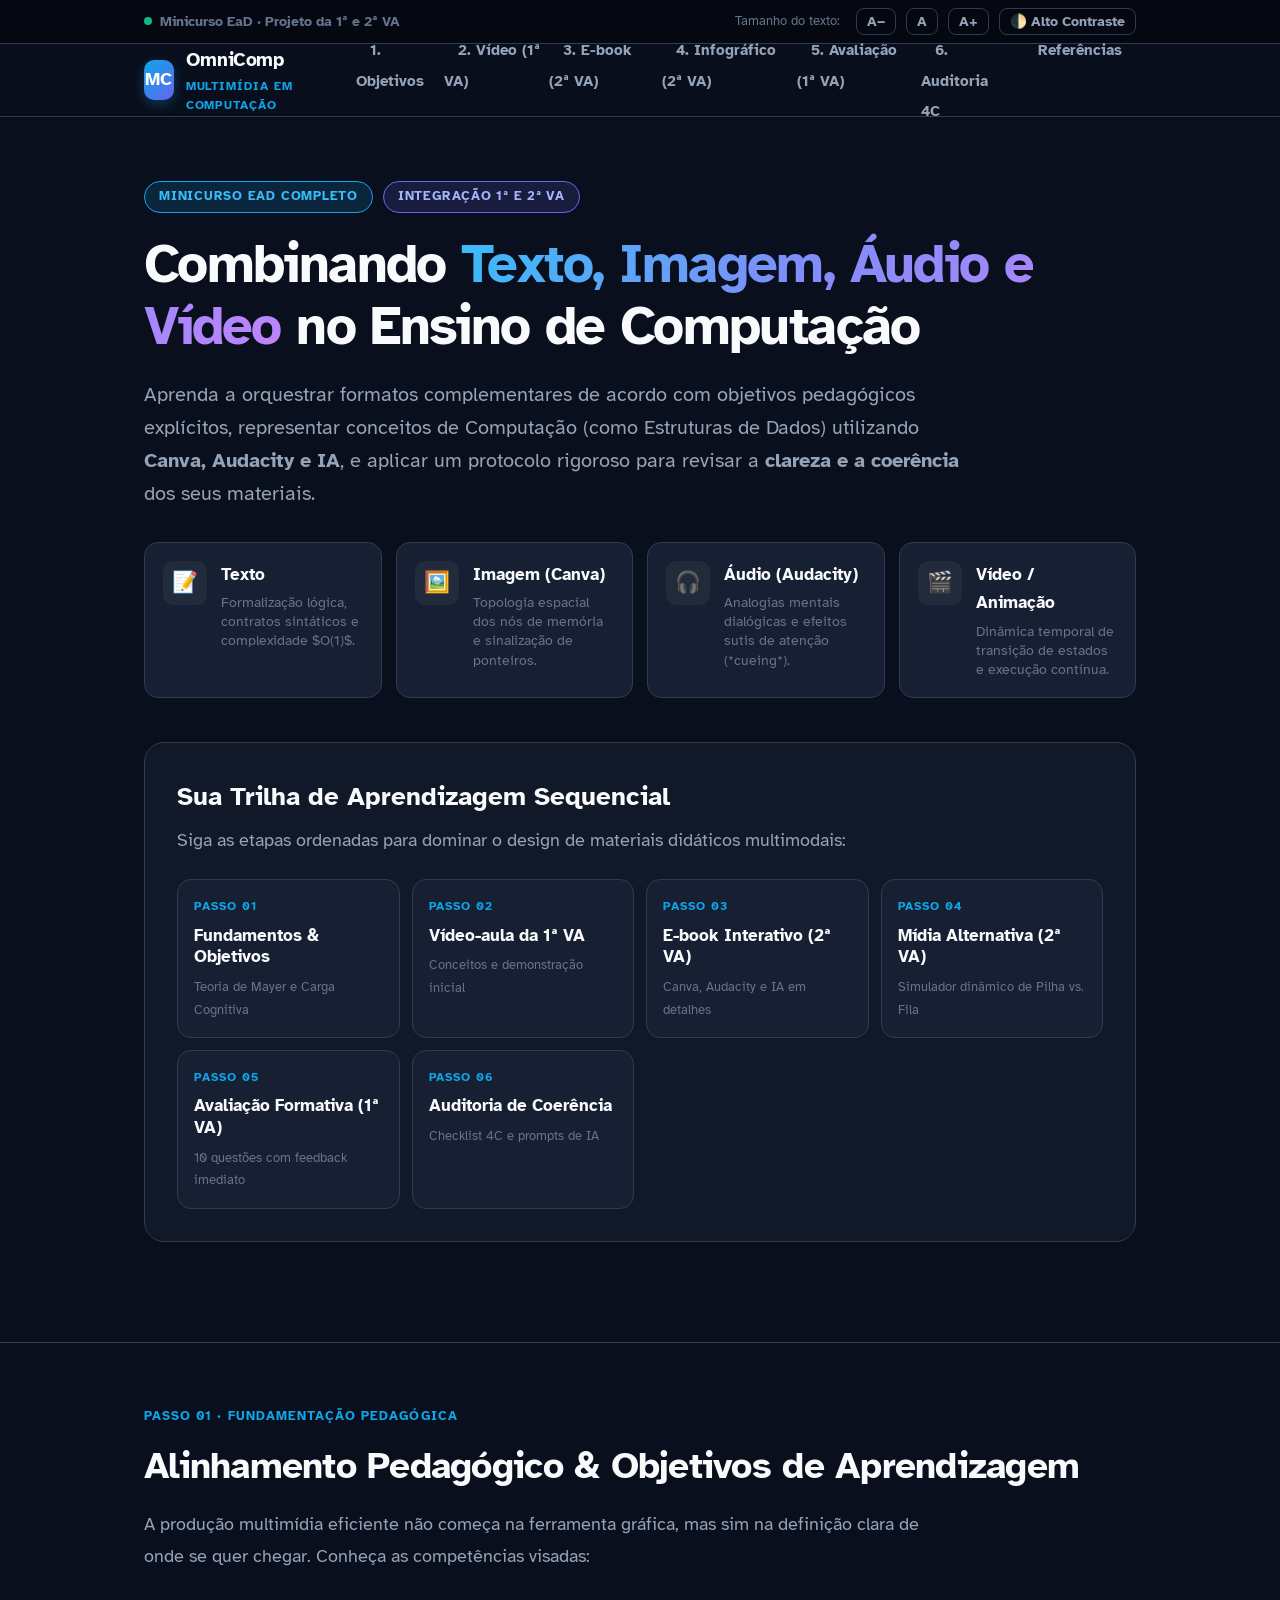
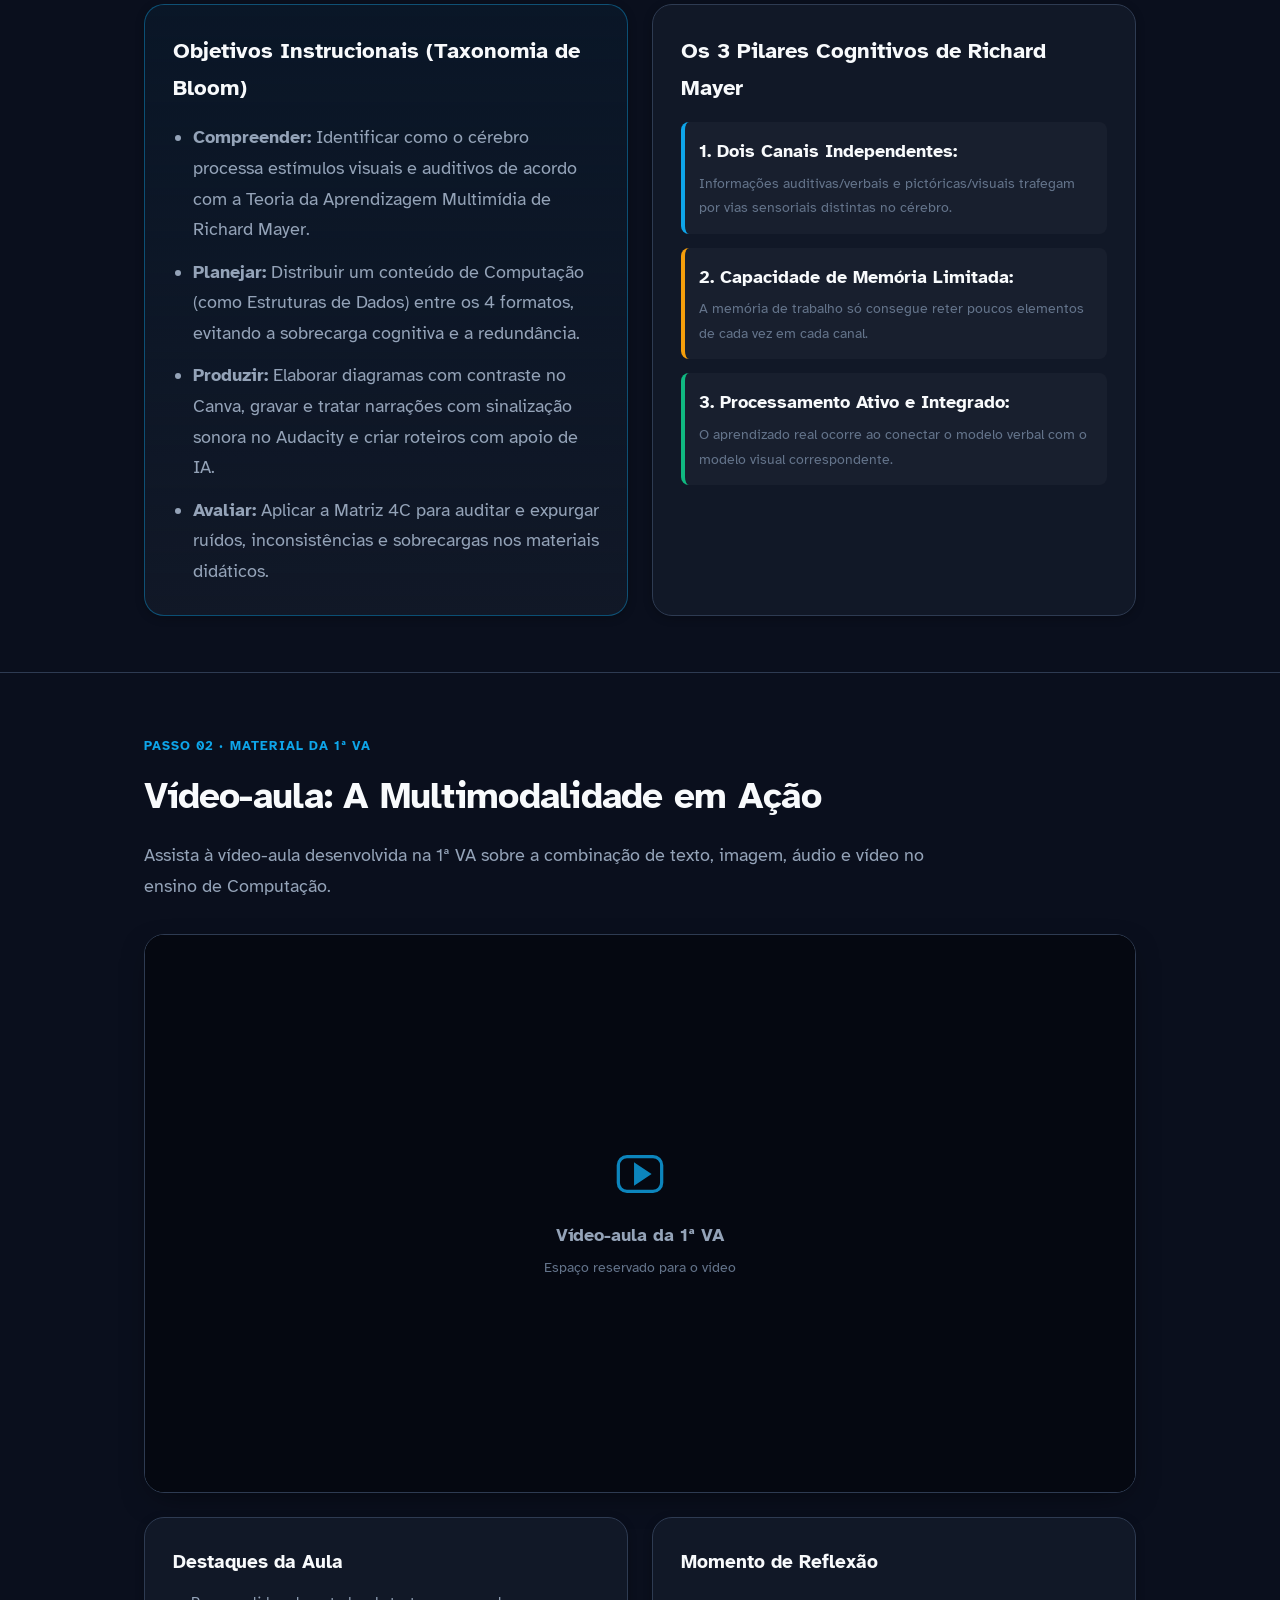
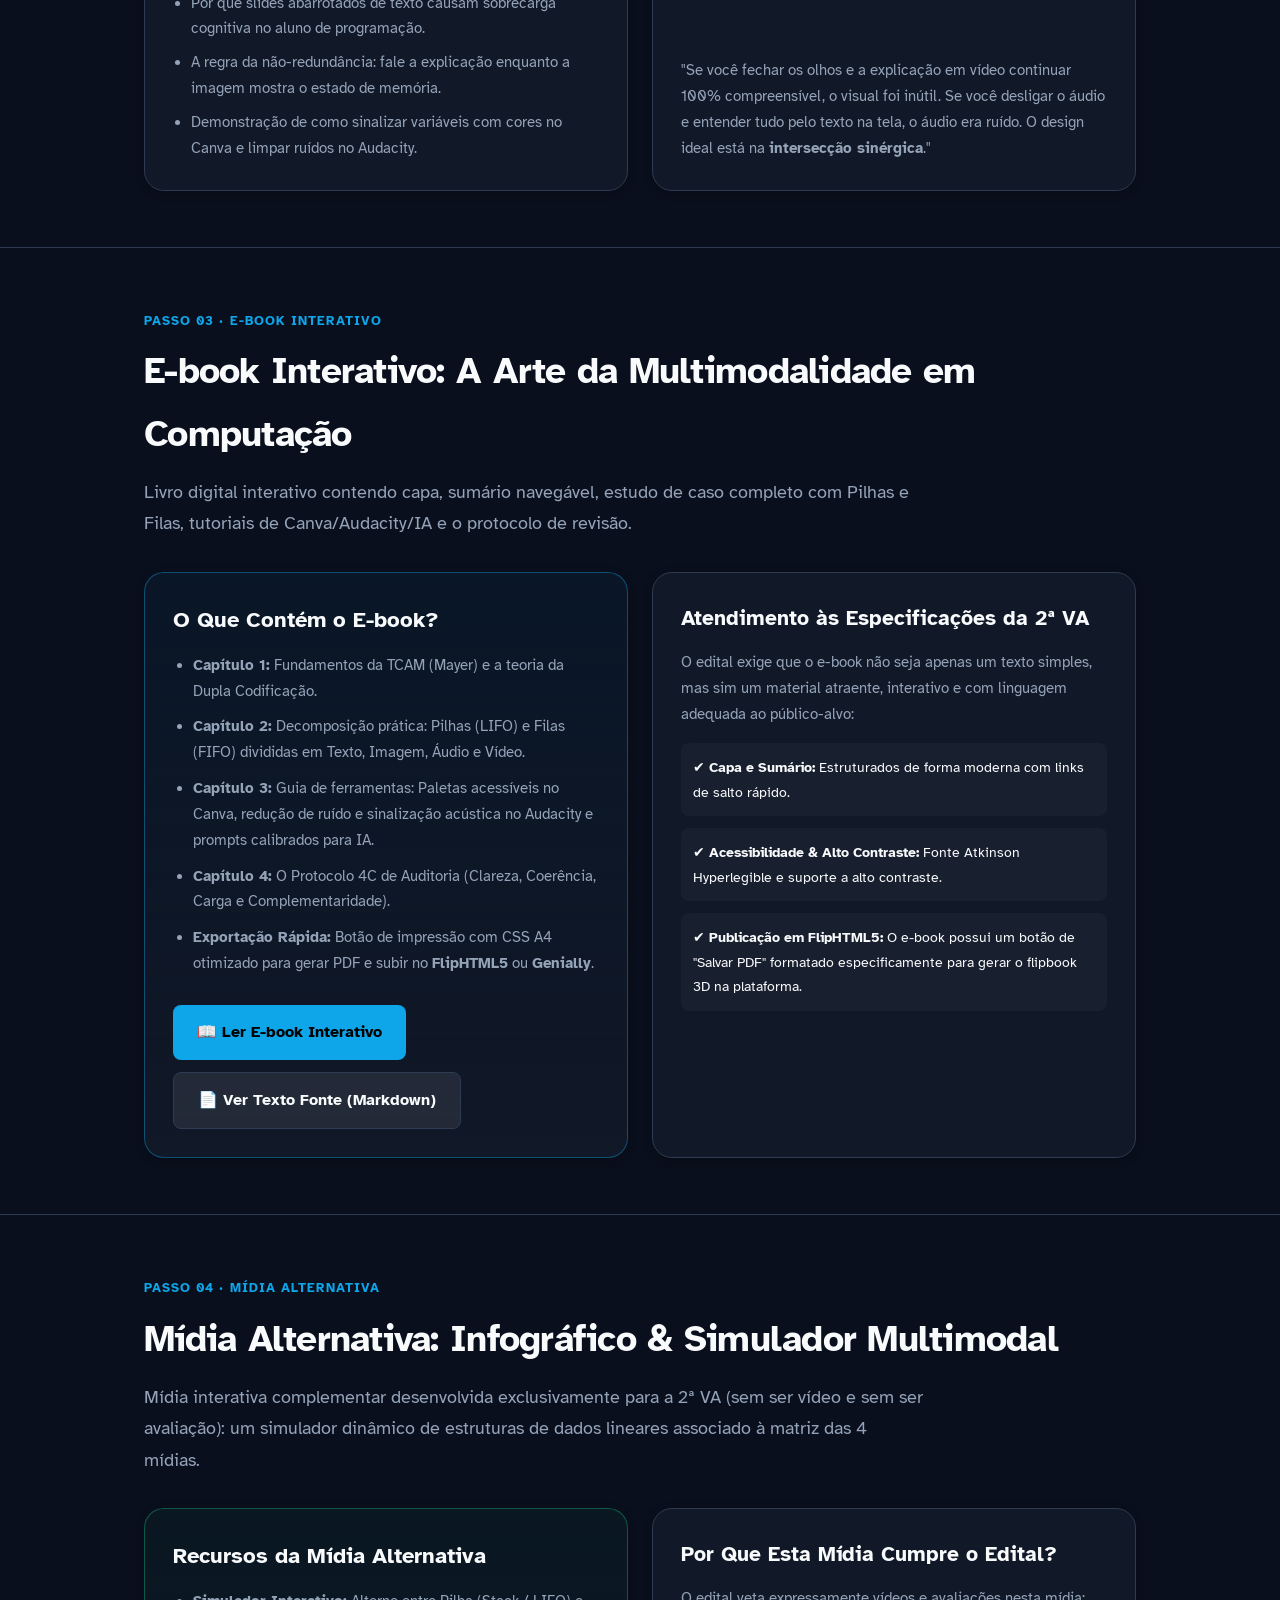
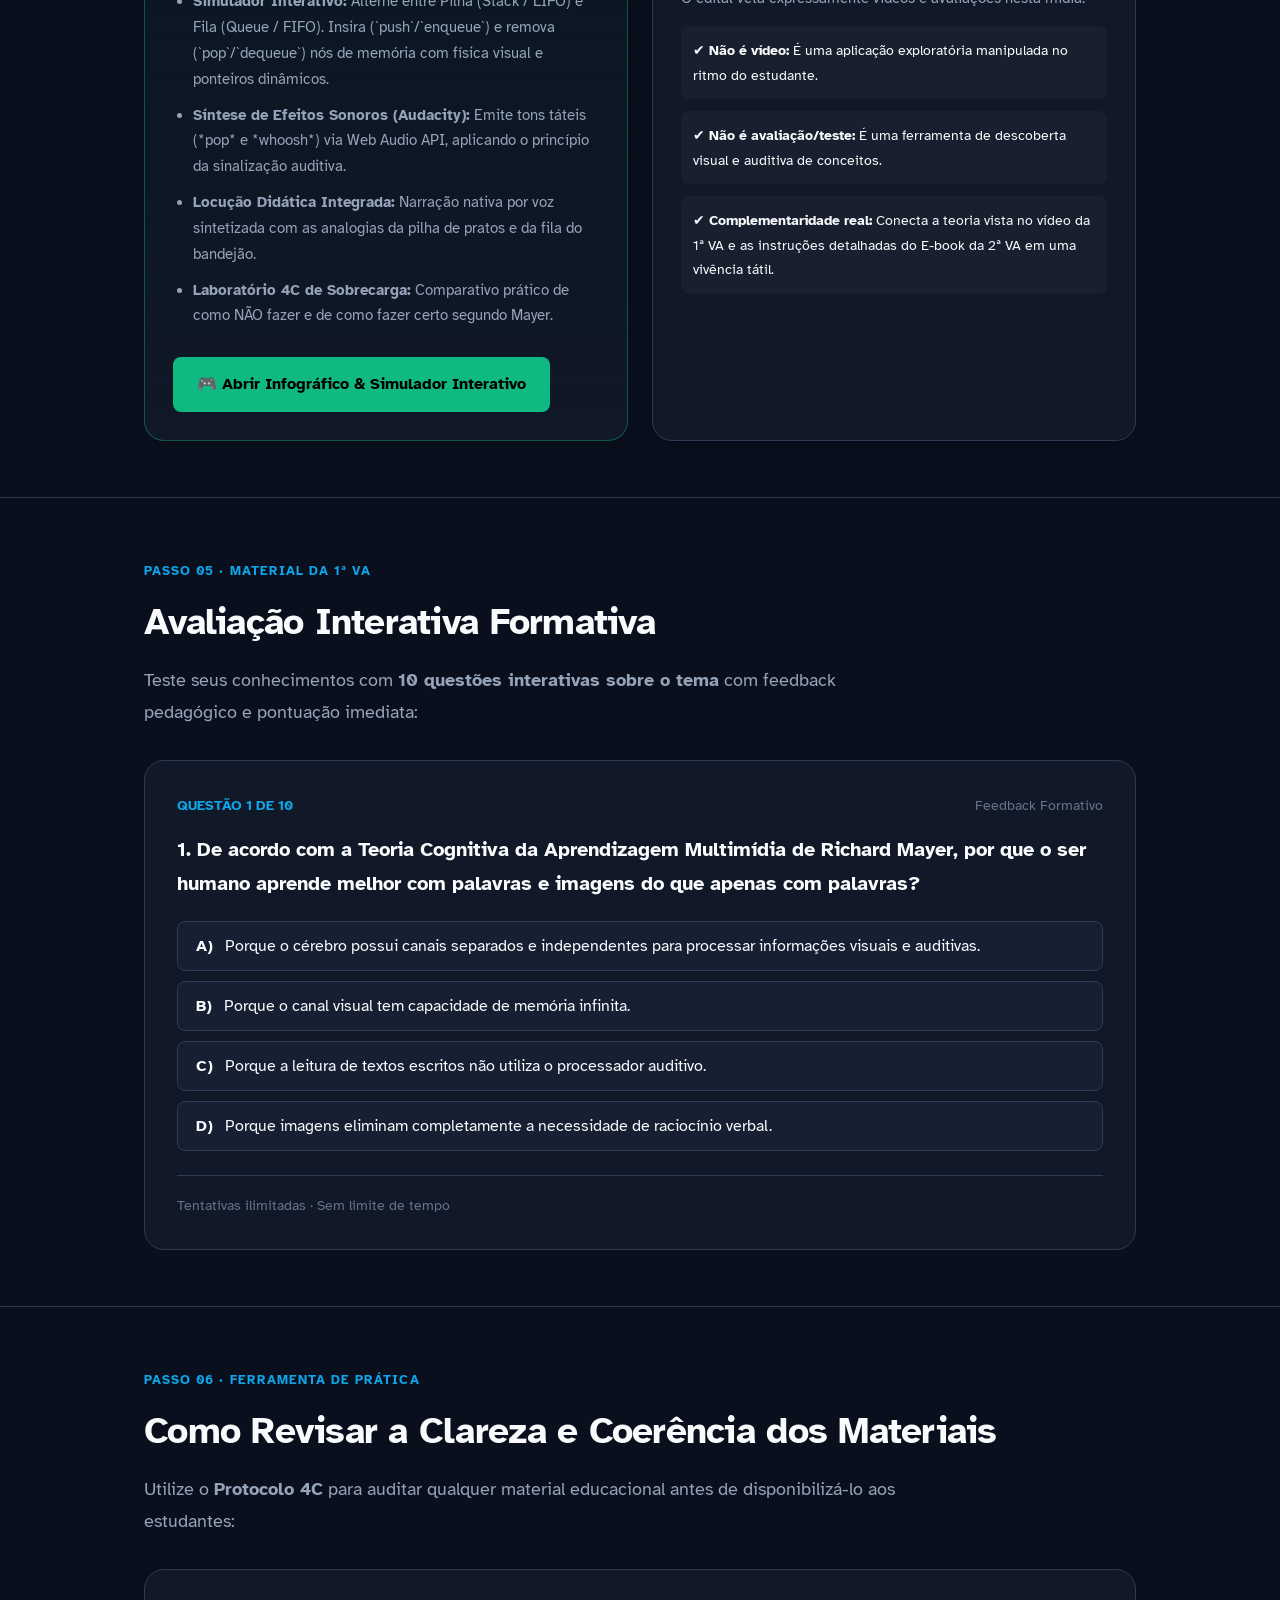
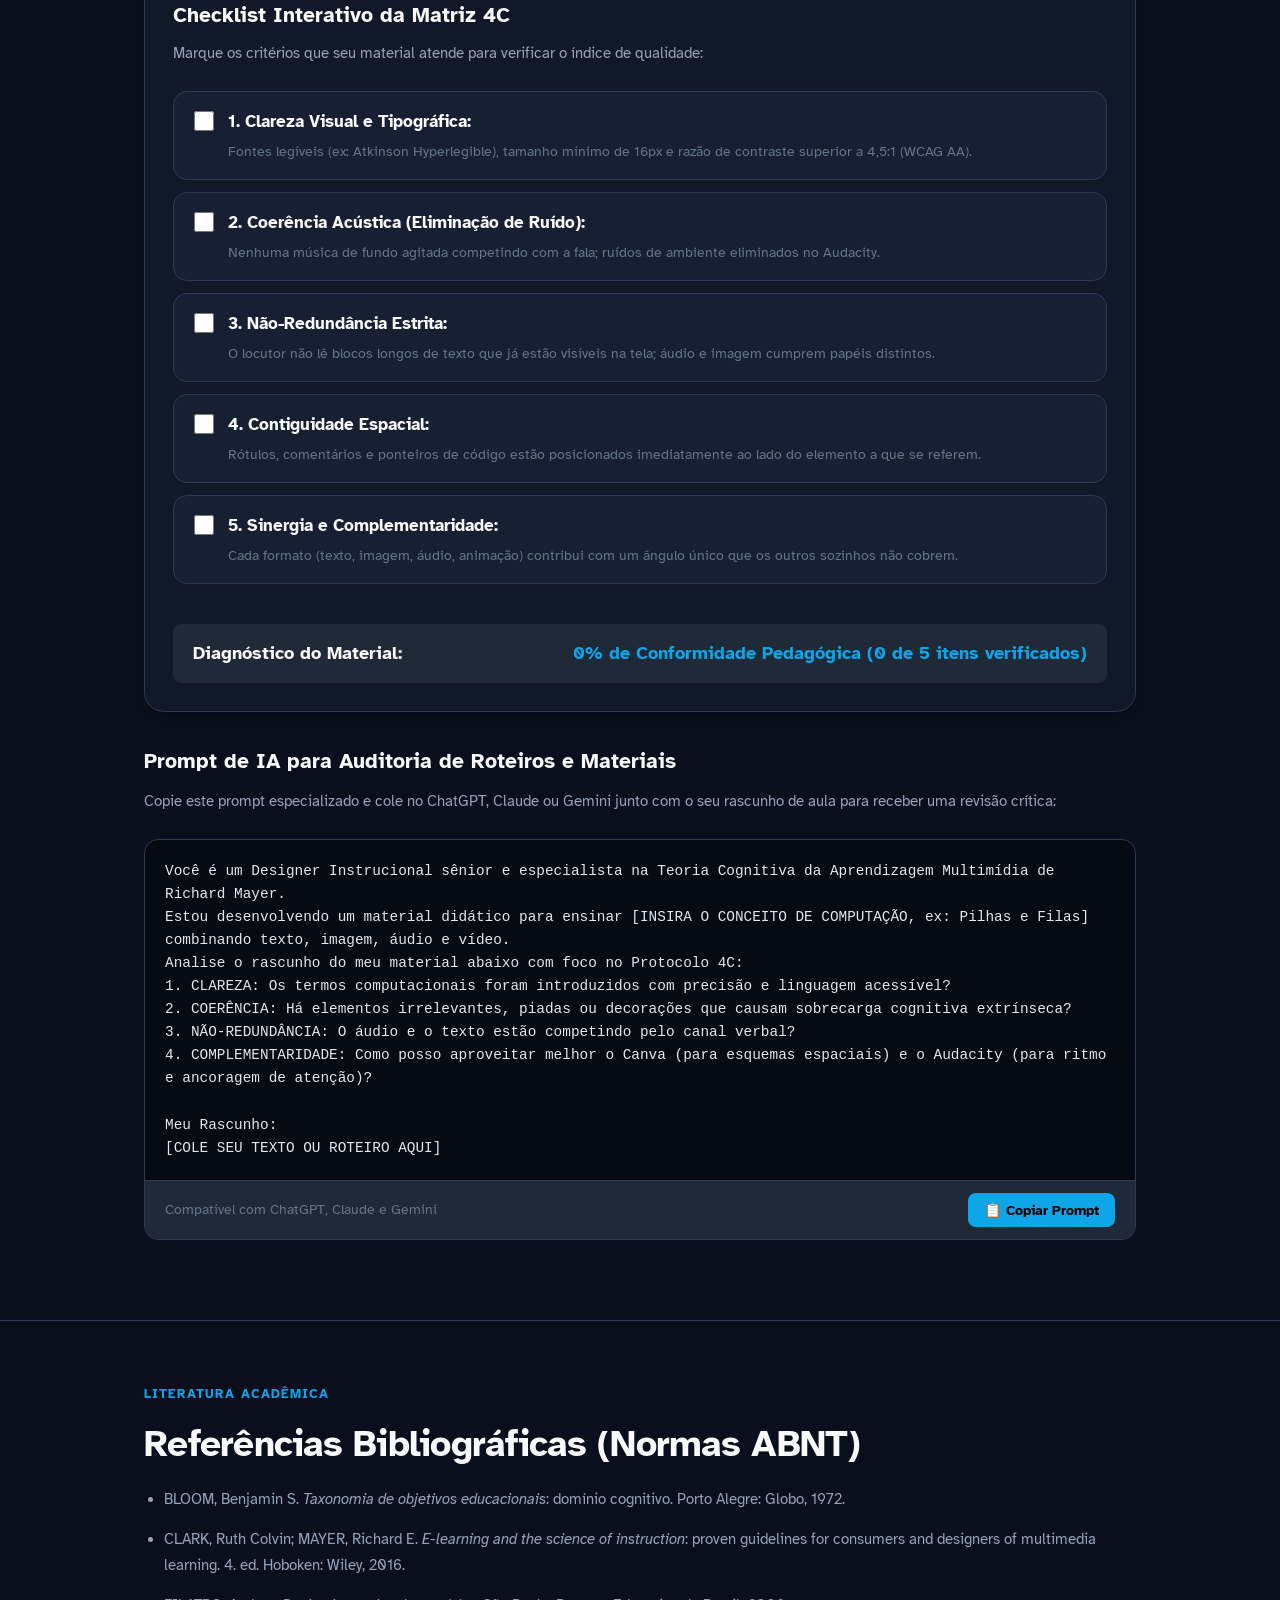
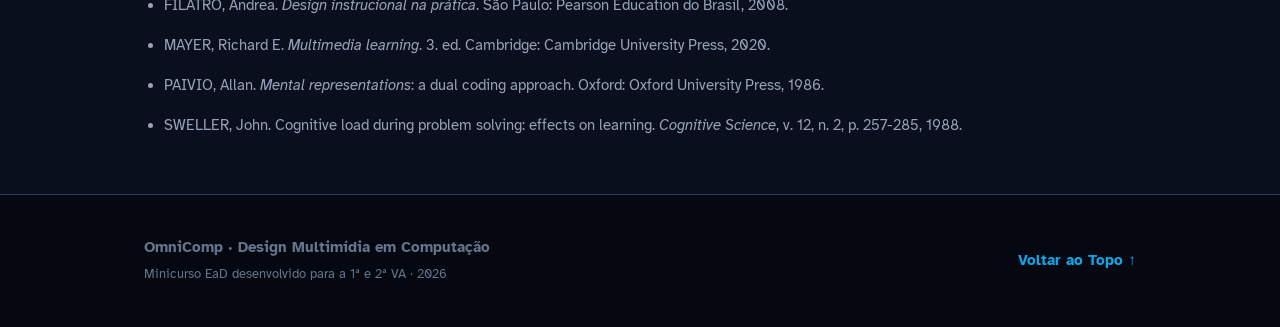
==== commit 9c37707b: "fix: remove video placeholder meme, config bar, and item badges" ====
--- a/minicurso-multimidia-computacao/index.html
+++ b/minicurso-multimidia-computacao/index.html
@@ -208,23 +208,10 @@
 
         <!-- Player de Vídeo com Carregador Dinâmico -->
         <div class="video-player-container">
-          <div class="video-wrapper">
-            <iframe
-              id="video-player-frame"
-              src="https://www.youtube-nocookie.com/embed/dQw4w9WgXcQ"
-              title="Vídeo-aula sobre Design Multimídia em Computação"
-              allow="accelerometer; autoplay; clipboard-write; encrypted-media; gyroscope; picture-in-picture"
-              allowfullscreen></iframe>
-          </div>
-          <!-- Área para o aluno colar e carregar o link do seu próprio vídeo do YouTube -->
-          <div class="video-custom-config">
-            <div class="video-config-label">
-              <strong>🔗 Personalizar Vídeo da 1ª VA:</strong> Cole o link do seu vídeo do YouTube abaixo:
-            </div>
-            <div class="video-input-box">
-              <input type="text" id="input-video-url" placeholder="https://youtu.be/SEU_VIDEO_ID" aria-label="URL do vídeo do YouTube">
-              <button type="button" id="btn-atualizar-video">Carregar Vídeo</button>
-            </div>
+          <div class="video-placeholder">
+            <svg aria-hidden="true" viewBox="0 0 24 24" width="52" height="52" fill="none" stroke="currentColor" stroke-width="1.5"><rect x="2" y="4" width="20" height="16" rx="4"/><polygon points="10 8 16 12 10 16 10 8" fill="currentColor"/></svg>
+            <p style="margin: 12px 0 4px; font-weight: 700; font-size: 1.15rem;">Vídeo-aula da 1ª VA</p>
+            <p style="color: var(--text-muted); font-size: 0.9rem; margin: 0;">Espaço reservado para o vídeo</p>
           </div>
         </div>
 
@@ -247,10 +234,10 @@
       </div>
     </section>
 
-    <!-- ===== PASSO 3: E-BOOK INTERATIVO (2ª VA - ITEM 1) ===== -->
+    <!-- ===== PASSO 3: E-BOOK INTERATIVO ===== -->
     <section id="ebook" class="secao-bloco" aria-labelledby="titulo-passo-3">
       <div class="container">
-        <span class="secao-tag">Passo 03 · 2ª VA · Item 1 Obrigatório</span>
+        <span class="secao-tag">Passo 03 · E-book Interativo</span>
         <h2 class="secao-titulo" id="titulo-passo-3">E-book Interativo: A Arte da Multimodalidade em Computação</h2>
         <p class="secao-subtitulo">
           Livro digital interativo contendo capa, sumário navegável, estudo de caso completo com Pilhas e Filas, tutoriais de Canva/Audacity/IA e o protocolo de revisão.
@@ -259,7 +246,6 @@
         <div class="grid-2">
           <div class="card-omni card-omni--destaque">
             <div>
-              <span class="tag-pill tag-pill--azul" style="margin-bottom: 12px;">Item 1 Concluído</span>
               <h3 style="font-size: 1.4rem; margin-bottom: 14px;">O Que Contém o E-book?</h3>
               <ul style="padding-left: 20px; color: var(--text-secondary); display: grid; gap: 10px; font-size: 0.95rem;">
                 <li><strong>Capítulo 1:</strong> Fundamentos da TCAM (Mayer) e a teoria da Dupla Codificação.</li>
@@ -303,10 +289,10 @@
       </div>
     </section>
 
-    <!-- ===== PASSO 4: MÍDIA ALTERNATIVA (2ª VA - ITEM 2) ===== -->
+    <!-- ===== PASSO 4: MÍDIA ALTERNATIVA ===== -->
     <section id="midia-alternativa" class="secao-bloco" aria-labelledby="titulo-passo-4">
       <div class="container">
-        <span class="secao-tag">Passo 04 · 2ª VA · Item 2 Obrigatório</span>
+        <span class="secao-tag">Passo 04 · Mídia Alternativa</span>
         <h2 class="secao-titulo" id="titulo-passo-4">Mídia Alternativa: Infográfico & Simulador Multimodal</h2>
         <p class="secao-subtitulo">
           Mídia interativa complementar desenvolvida exclusivamente para a 2ª VA (sem ser vídeo e sem ser avaliação): um simulador dinâmico de estruturas de dados lineares associado à matriz das 4 mídias.
@@ -315,7 +301,6 @@
         <div class="grid-2">
           <div class="card-omni card-omni--emerald">
             <div>
-              <span class="tag-pill" style="background: rgba(16, 185, 129, 0.15); border: 1px solid var(--accent-emerald); color: #34d399; margin-bottom: 12px;">Item 2 Concluído</span>
               <h3 style="font-size: 1.4rem; margin-bottom: 14px;">Recursos da Mídia Alternativa</h3>
               <ul style="padding-left: 20px; color: var(--text-secondary); display: grid; gap: 10px; font-size: 0.95rem;">
                 <li><strong>Simulador Interativo:</strong> Alterne entre Pilha (Stack / LIFO) e Fila (Queue / FIFO). Insira (`push`/`enqueue`) e remova (`pop`/`dequeue`) nós de memória com física visual e ponteiros dinâmicos.</li>
@@ -336,7 +321,7 @@
             <div>
               <h3 style="font-size: 1.3rem; margin-bottom: 14px;">Por Que Esta Mídia Cumpre o Edital?</h3>
               <p style="color: var(--text-secondary); font-size: 0.95rem;">
-                O edital veta expressamente vídeos e avaliações no Item 2:
+                O edital veta expressamente vídeos e avaliações nesta mídia:
               </p>
               <div style="display: grid; gap: 12px; font-size: 0.9rem; margin-top: 14px;">
                 <div style="background: rgba(255,255,255,0.03); padding: 12px; border-radius: 8px;">
--- a/minicurso-multimidia-computacao/style.css
+++ b/minicurso-multimidia-computacao/style.css
@@ -424,7 +424,6 @@
   background: linear-gradient(180deg, rgba(16, 185, 129, 0.05) 0%, var(--bg-surface) 100%);
 }
 
-/* Componente do Player de Vídeo Original */
 .video-player-container {
   background: #000;
   border: 1px solid var(--border-color);
@@ -433,56 +432,22 @@
   box-shadow: var(--shadow-md);
   margin-bottom: 24px;
 }
-.video-wrapper {
-  position: relative;
+.video-placeholder {
   aspect-ratio: 16 / 9;
   width: 100%;
-}
-.video-wrapper iframe {
-  position: absolute;
-  inset: 0;
-  width: 100%;
-  height: 100%;
-  border: 0;
-}
-.video-custom-config {
-  padding: 16px 20px;
-  background: var(--bg-surface-elevated);
-  border-top: 1px solid var(--border-color);
-  display: flex;
-  align-items: center;
-  justify-content: space-between;
-  gap: 16px;
-  flex-wrap: wrap;
-}
-.video-config-label {
-  font-size: 0.9rem;
+  display: flex;
+  flex-direction: column;
+  align-items: center;
+  justify-content: center;
+  background: #050811;
   color: var(--text-secondary);
-}
-.video-input-box {
-  display: flex;
-  gap: 8px;
-  flex: 1;
-  max-width: 440px;
-}
-.video-input-box input {
-  flex: 1;
-  background: var(--bg-primary);
-  border: 1px solid var(--border-color);
-  border-radius: var(--radius-sm);
-  padding: 8px 12px;
-  color: var(--text-primary);
-  font-family: var(--font-mono);
-  font-size: 0.85rem;
-}
-.video-input-box button {
-  background: var(--brand-primary);
-  color: #000;
-  border: none;
-  font-weight: 700;
-  padding: 8px 14px;
-  border-radius: var(--radius-sm);
-  cursor: pointer;
+  text-align: center;
+  padding: 24px;
+}
+.video-placeholder svg {
+  color: var(--brand-primary);
+  opacity: 0.8;
+  margin-bottom: 8px;
 }
 
 /* Botões Modernos */
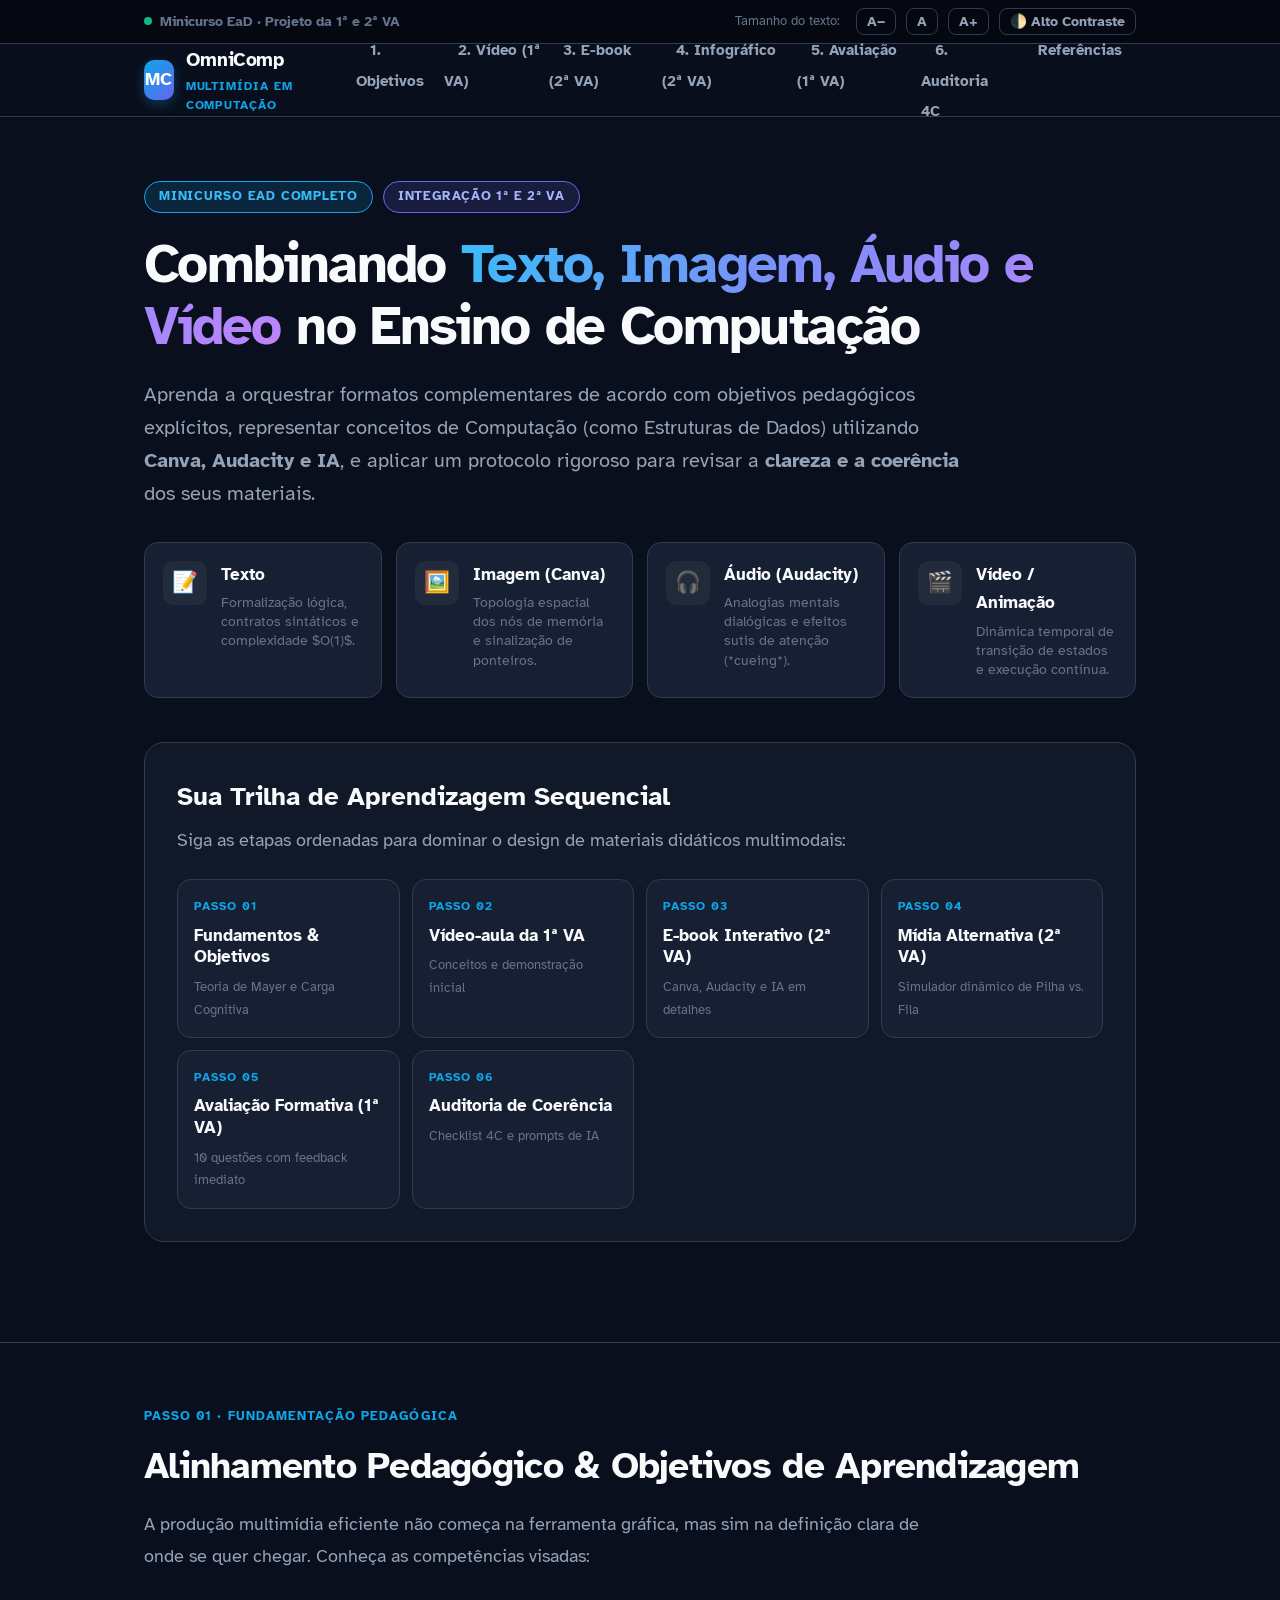
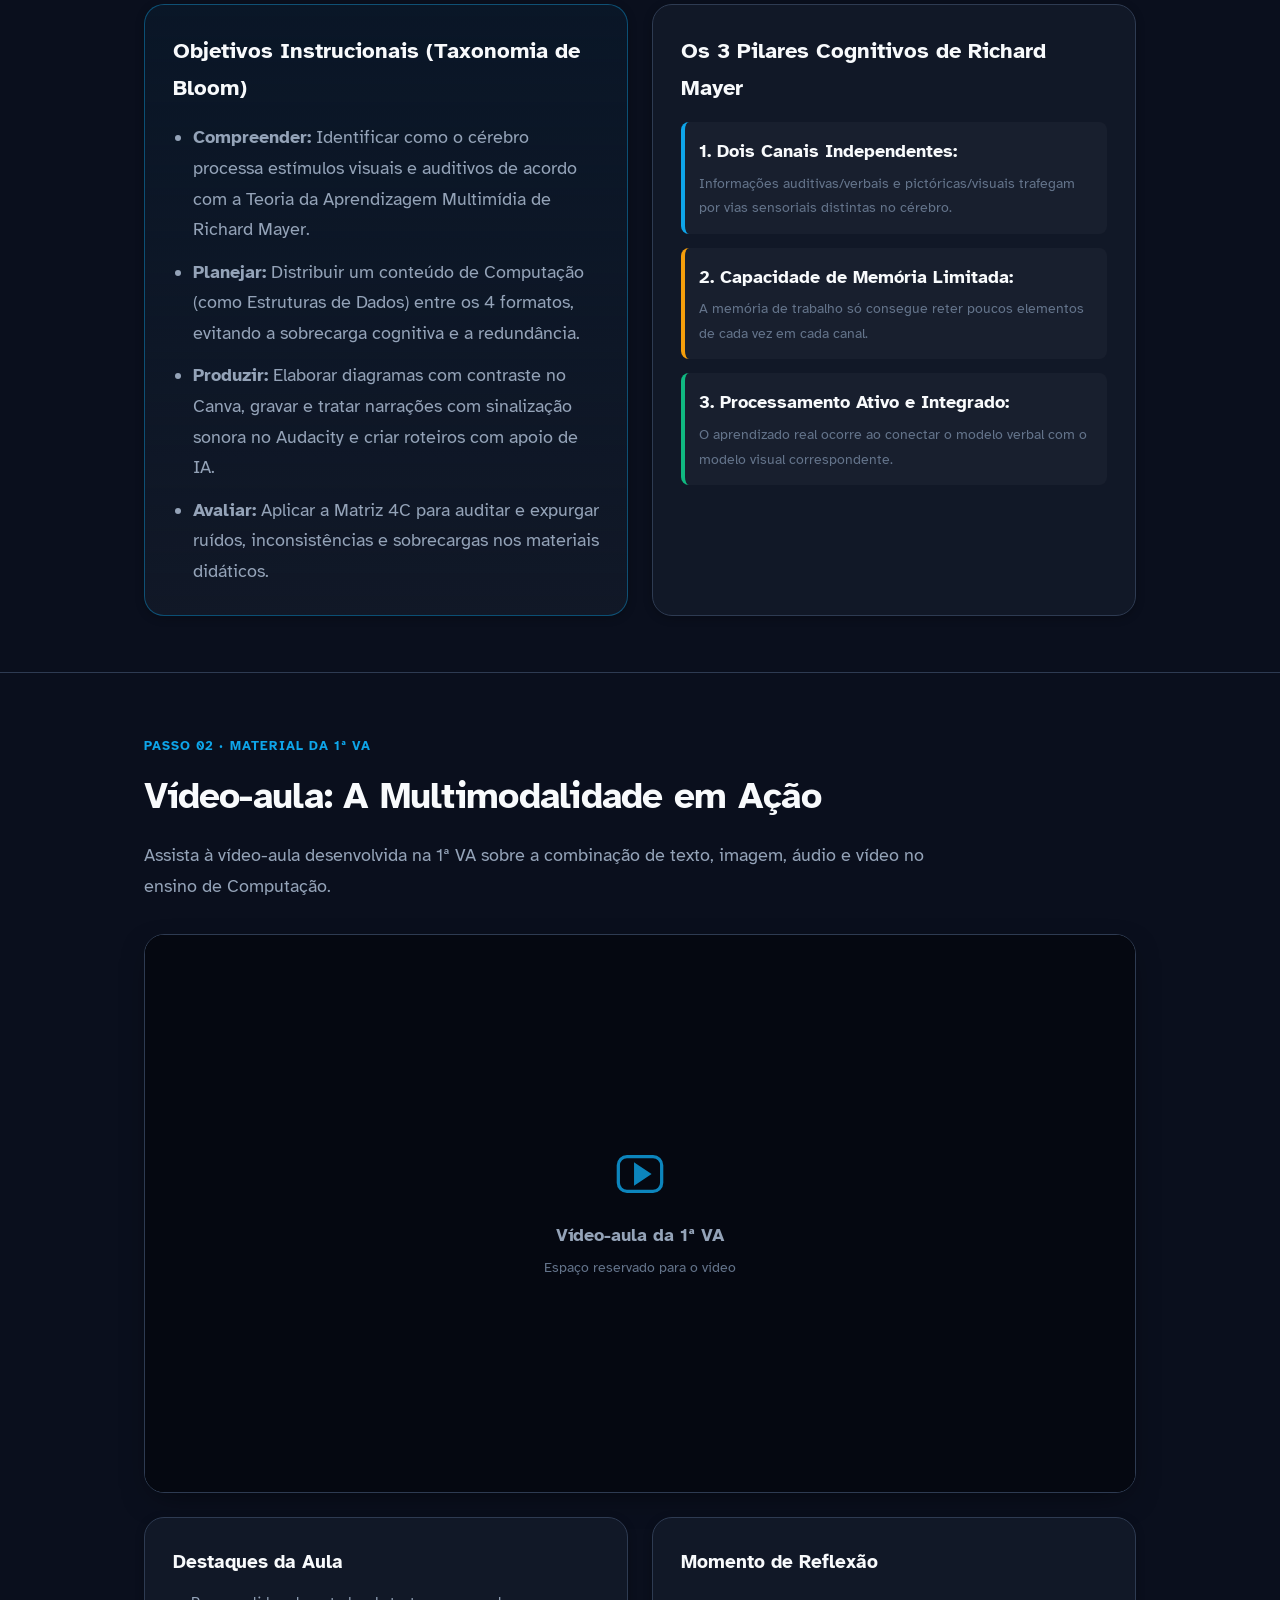
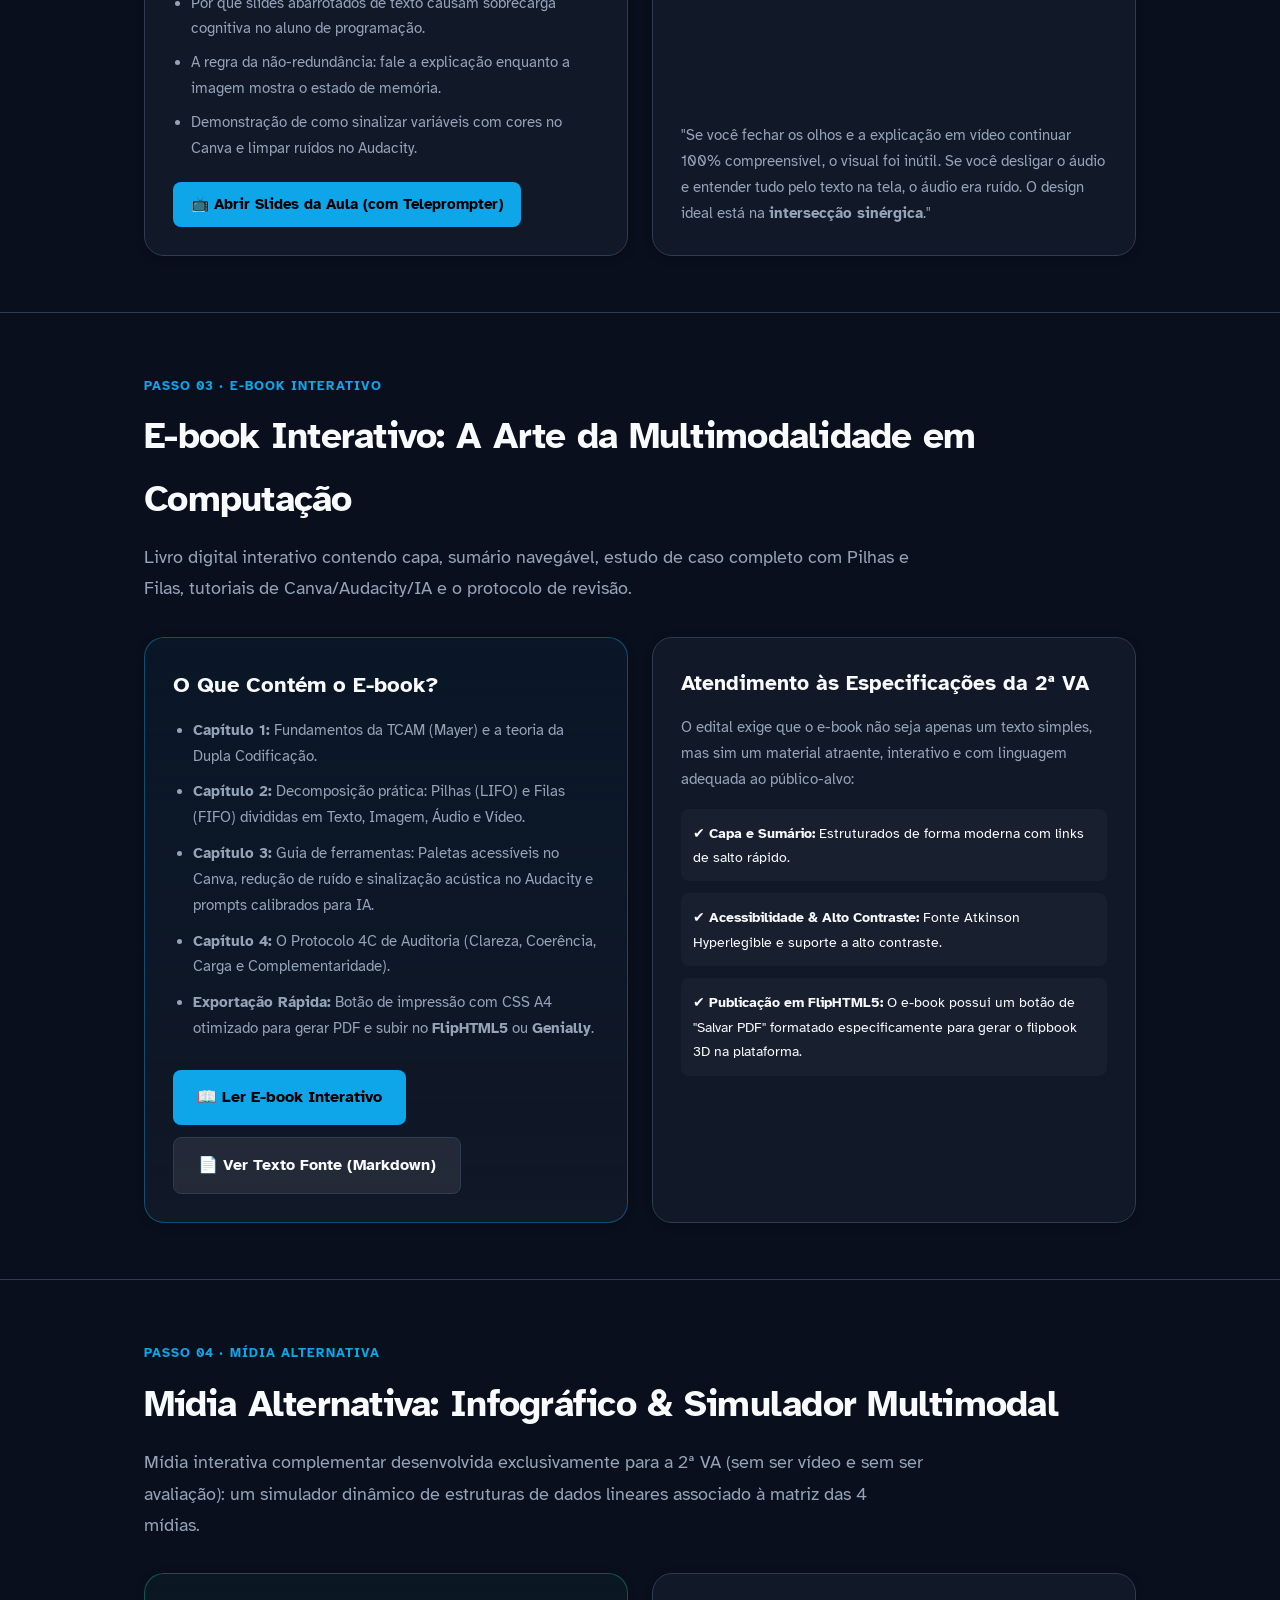
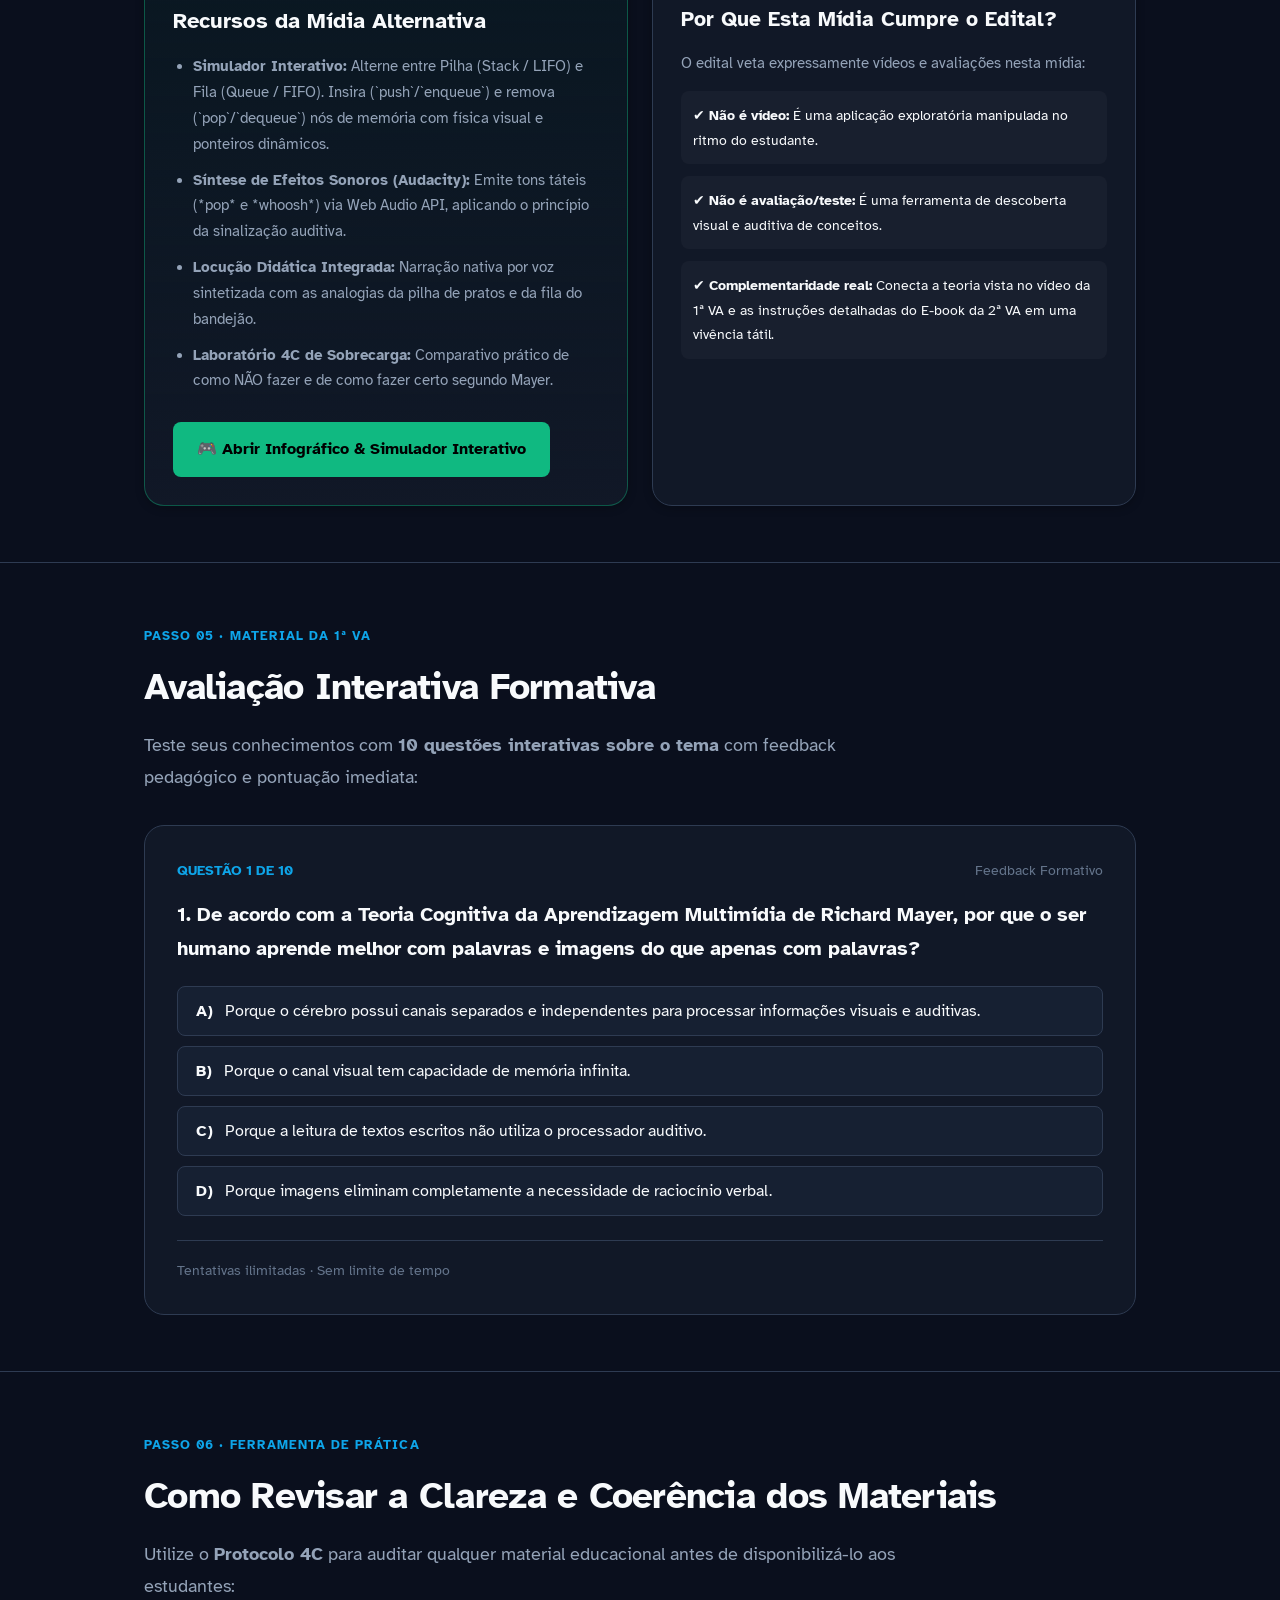
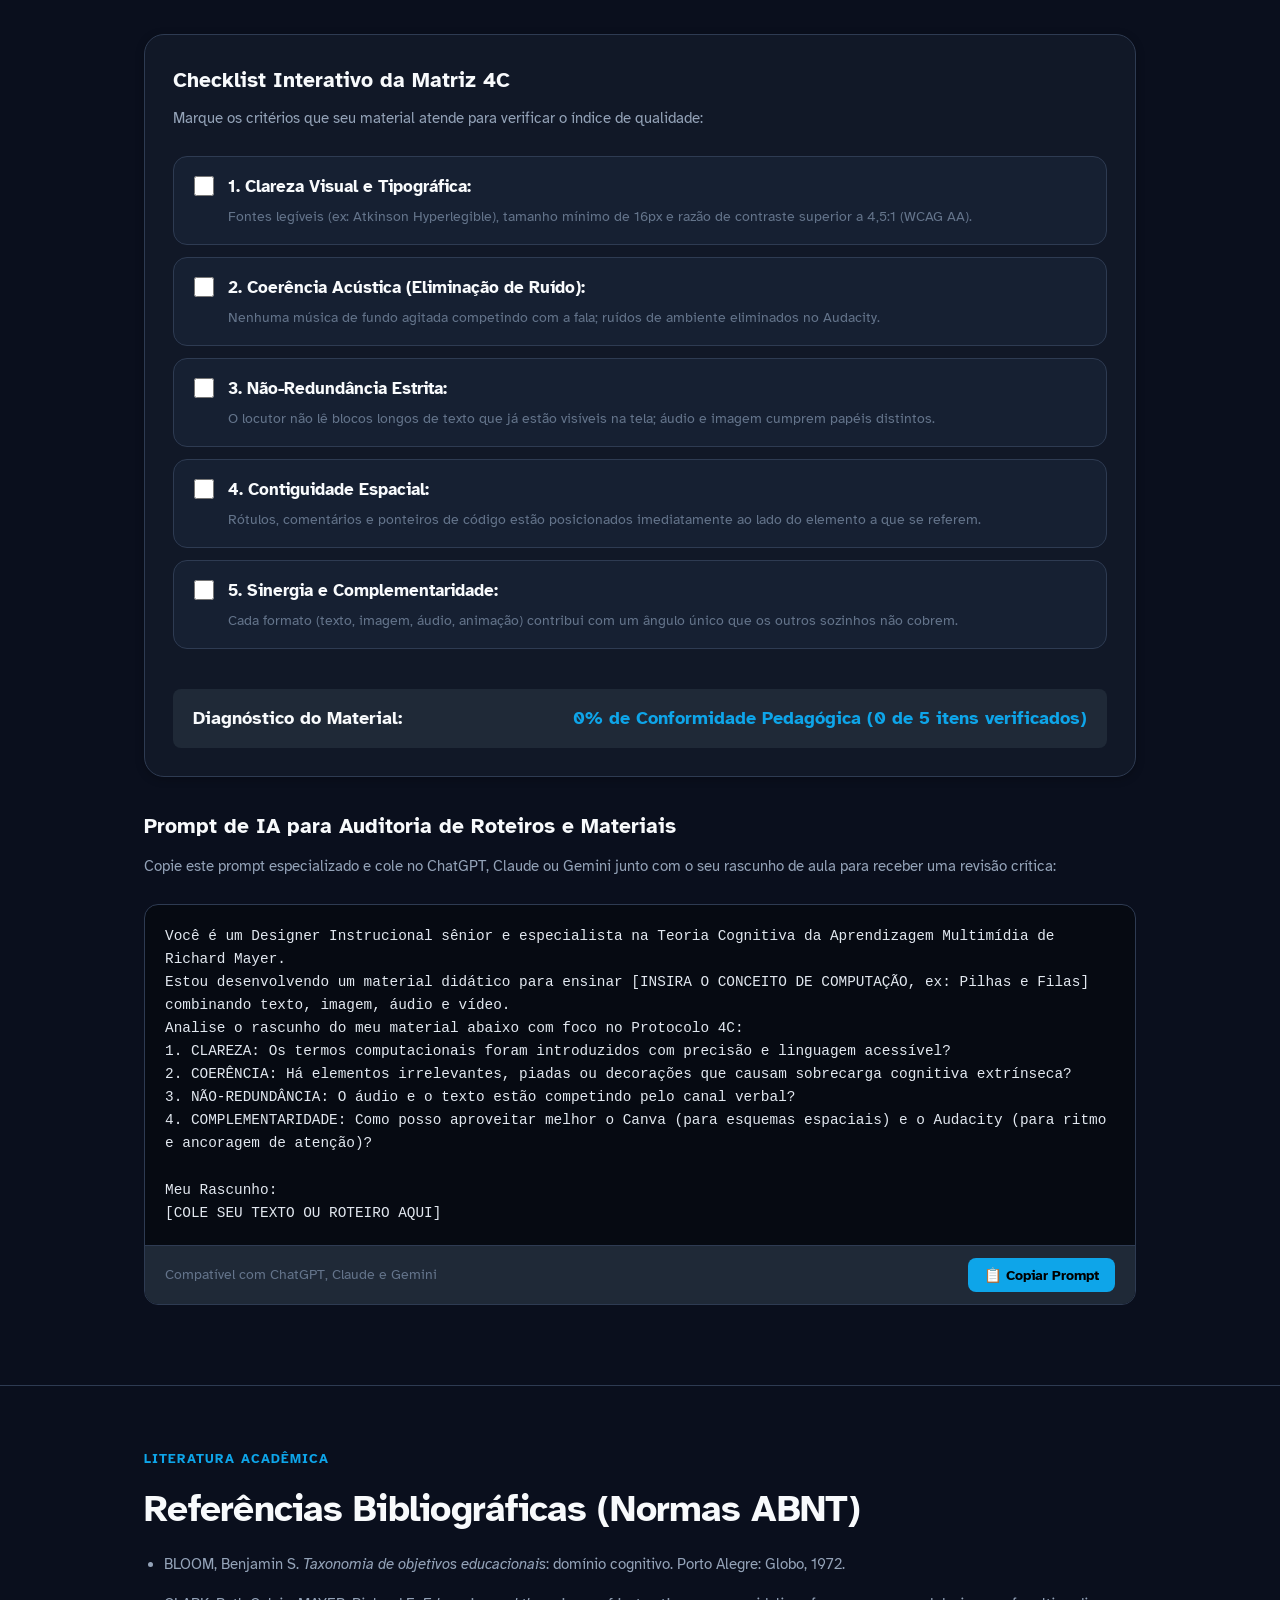
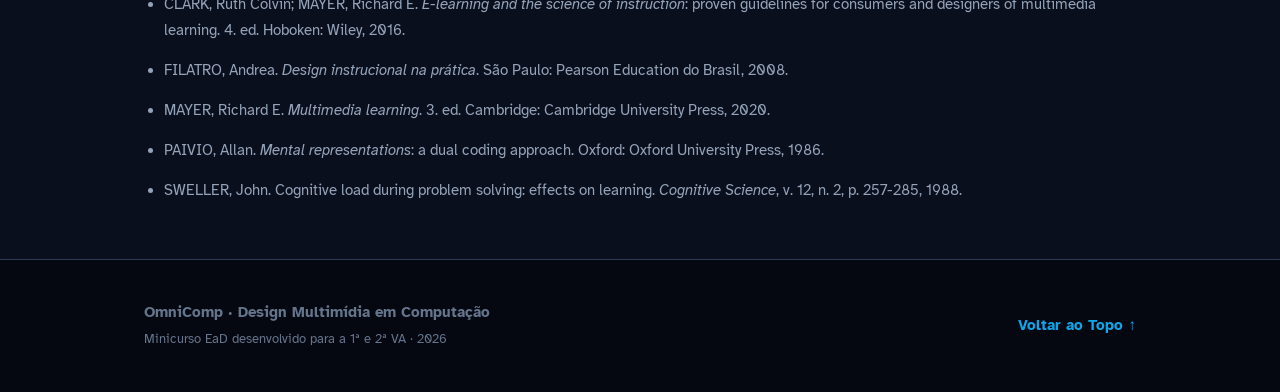
==== commit 51bac612: "feat: adiciona apresentacao de slides interativa e roteiro de gravacao de 30 minutos" ====
--- a/minicurso-multimidia-computacao/index.html
+++ b/minicurso-multimidia-computacao/index.html
@@ -223,6 +223,11 @@
               <li>A regra da não-redundância: fale a explicação enquanto a imagem mostra o estado de memória.</li>
               <li>Demonstração de como sinalizar variáveis com cores no Canva e limpar ruídos no Audacity.</li>
             </ul>
+            <div style="margin-top: 20px;">
+              <a href="slides.html" target="_blank" class="btn-omni btn-omni--primary" style="font-size: 0.92rem; padding: 10px 18px;">
+                📺 Abrir Slides da Aula (com Teleprompter)
+              </a>
+            </div>
           </div>
           <div class="card-omni">
             <h3 style="font-size: 1.2rem; margin-bottom: 12px;">Momento de Reflexão</h3>
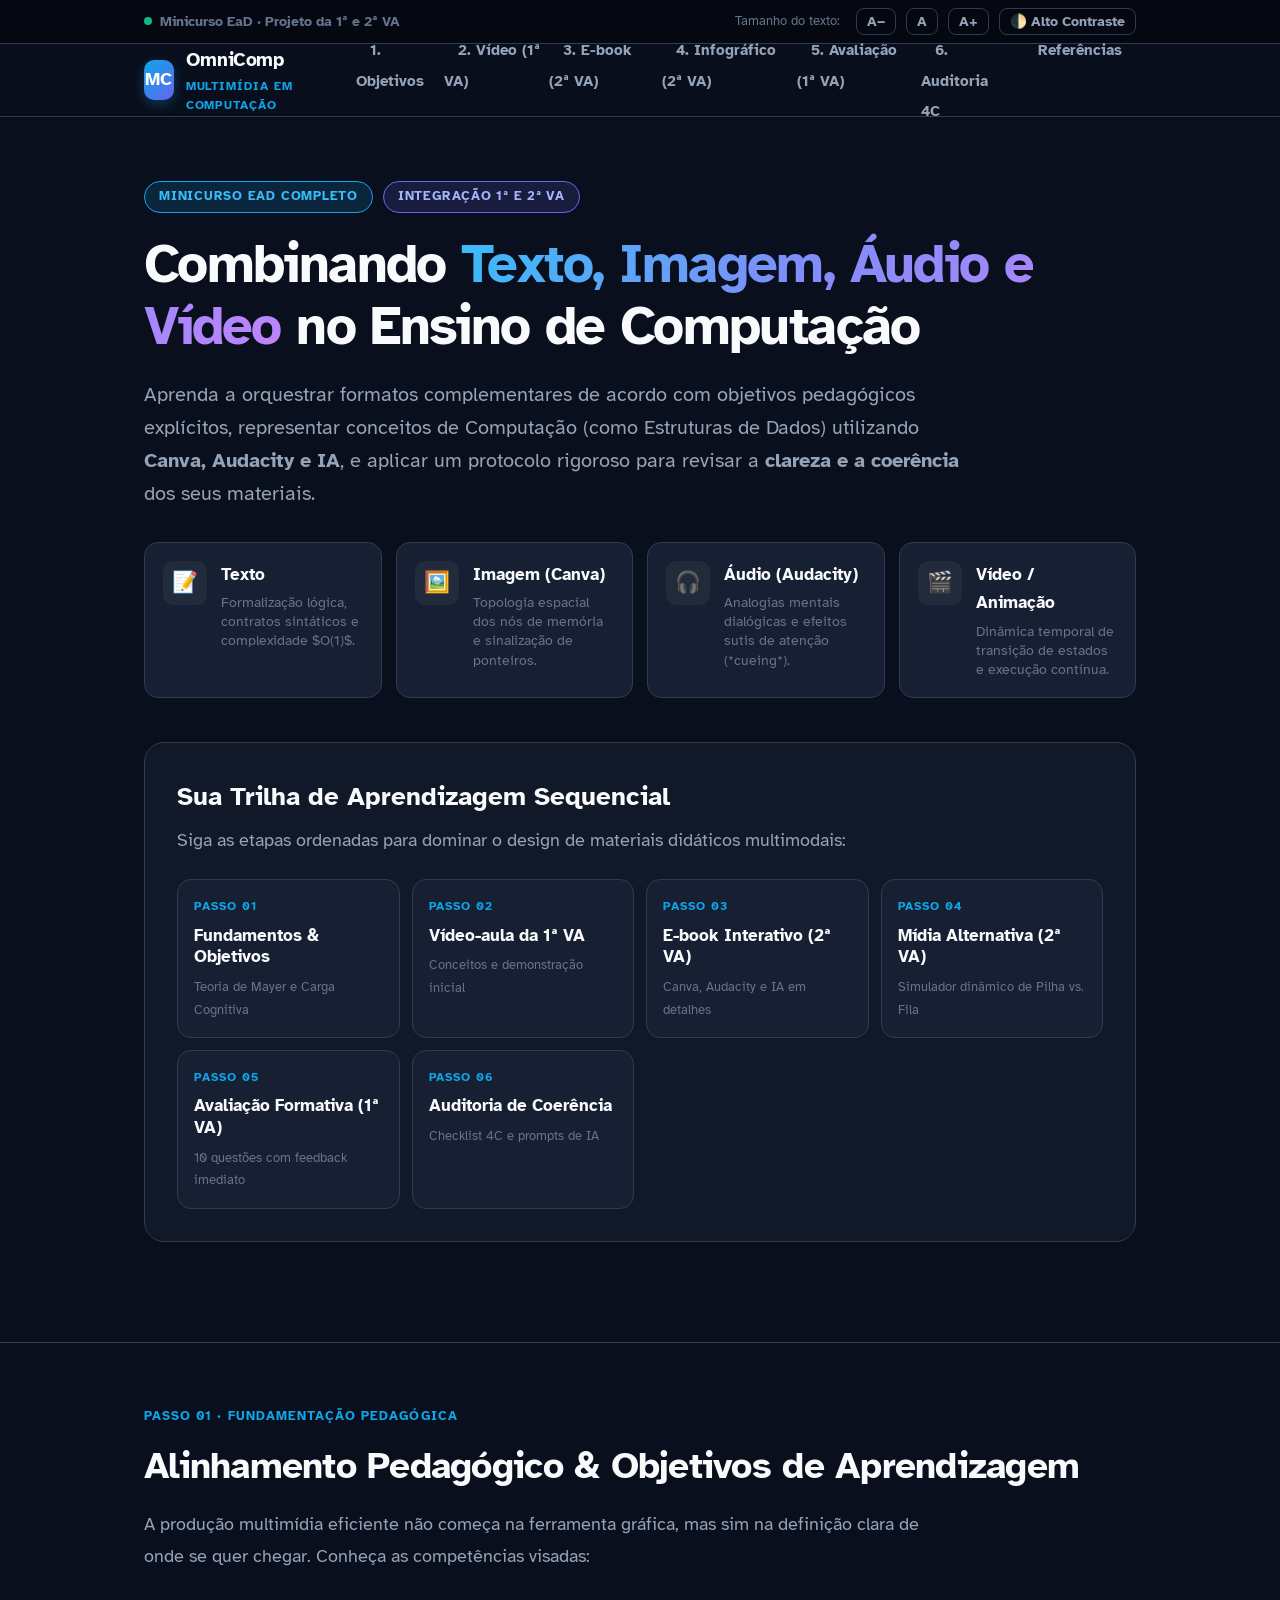
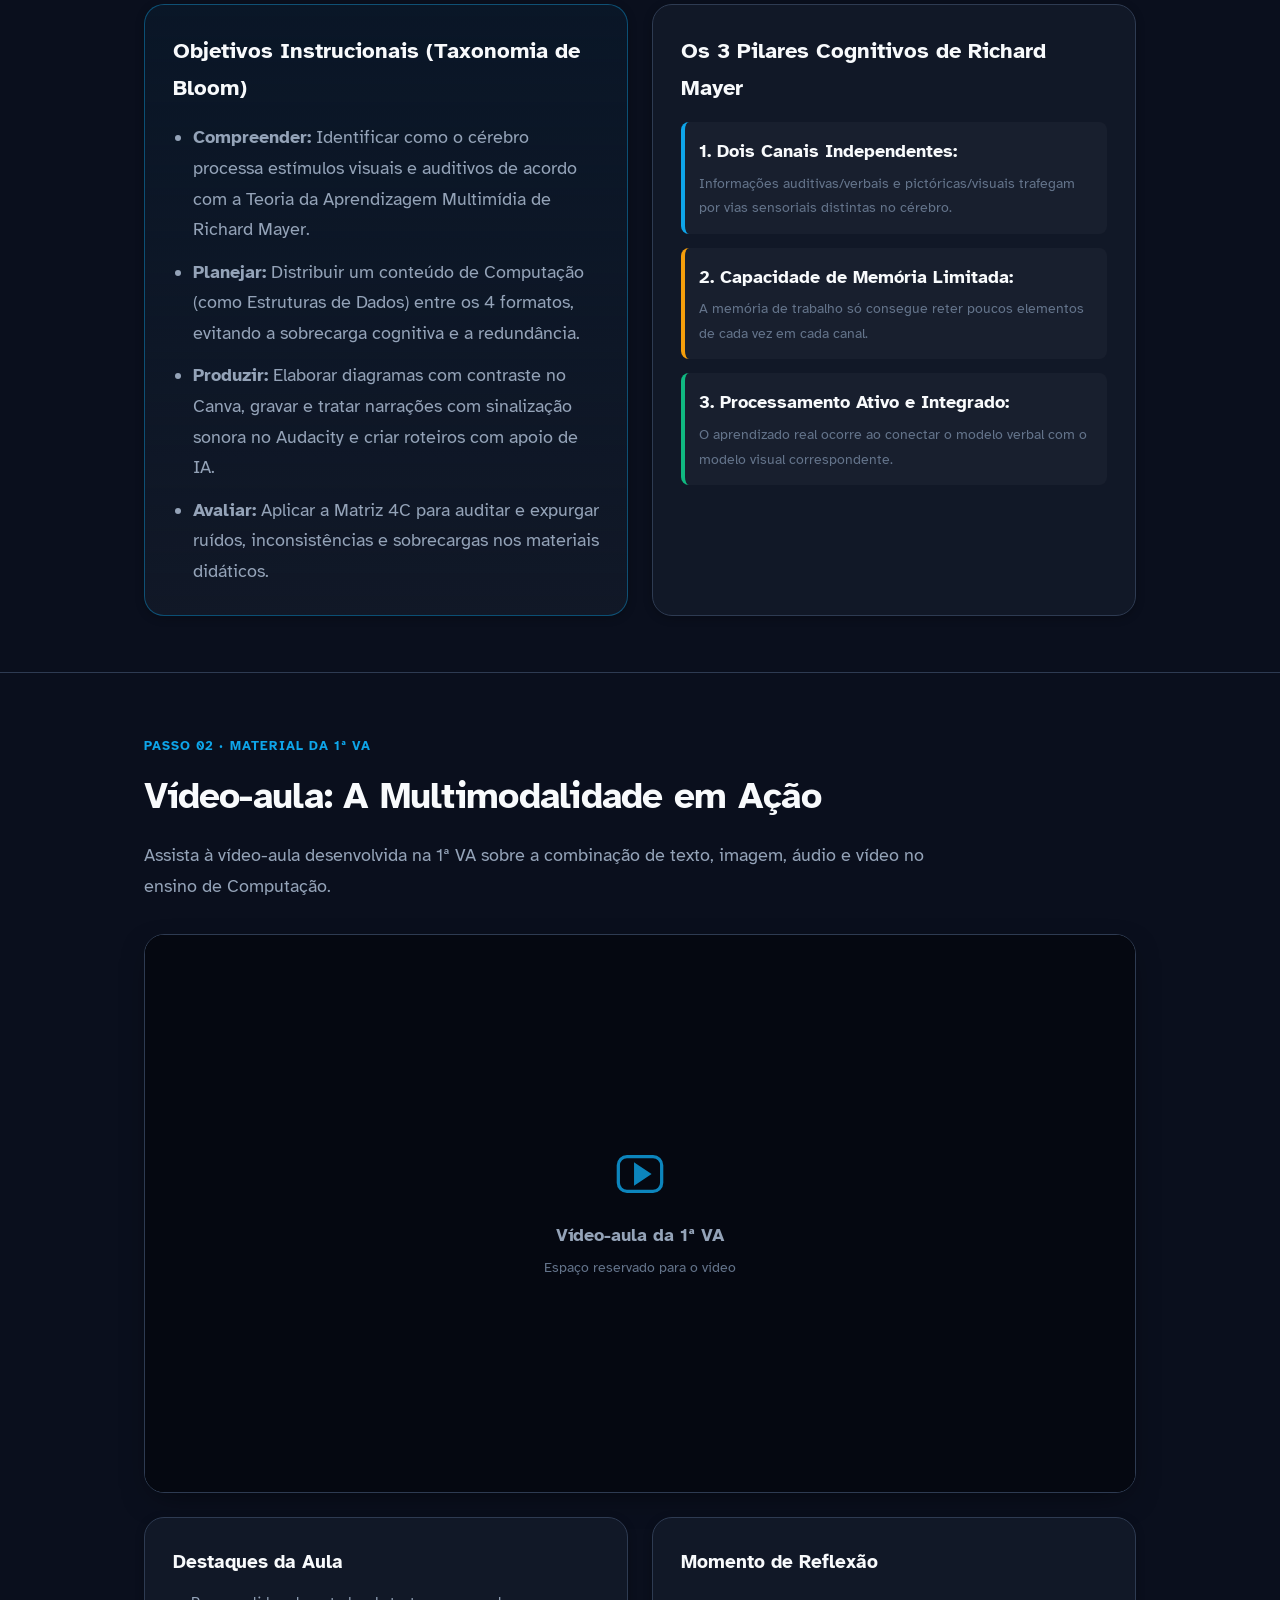
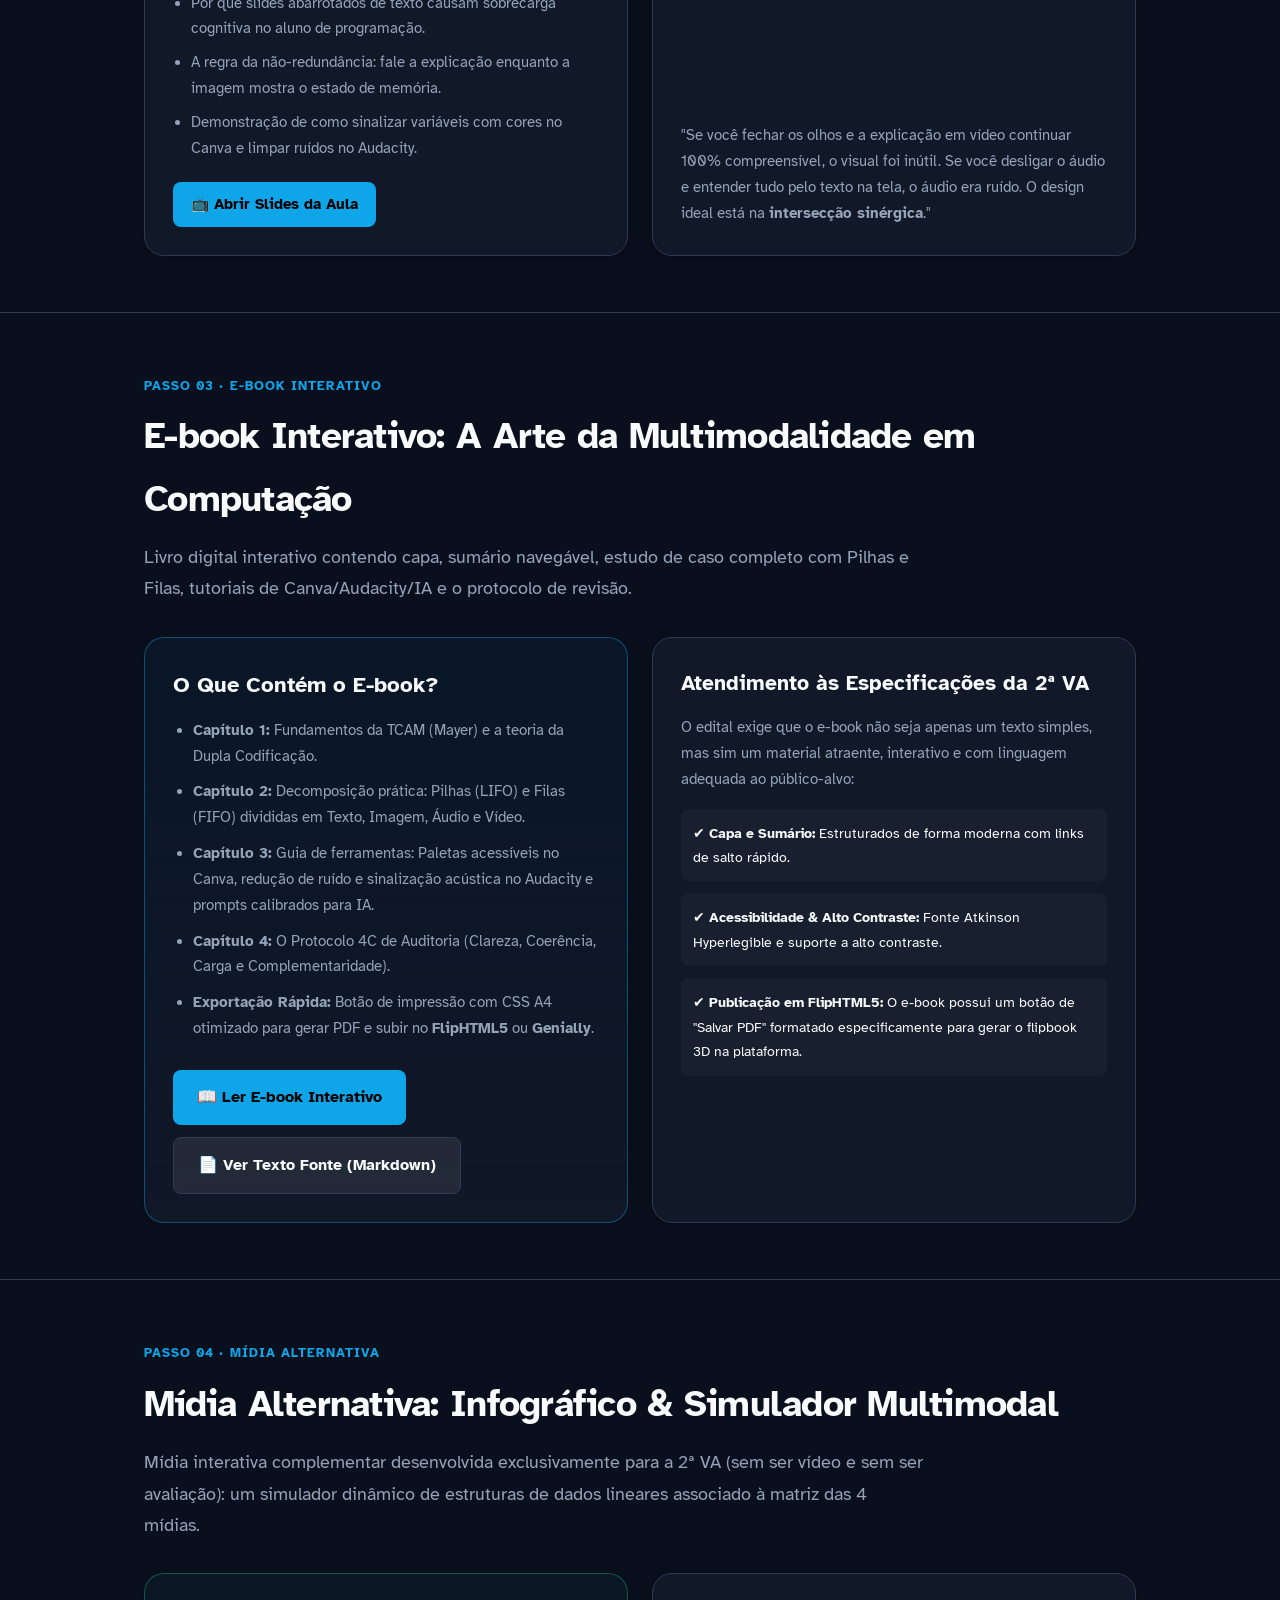
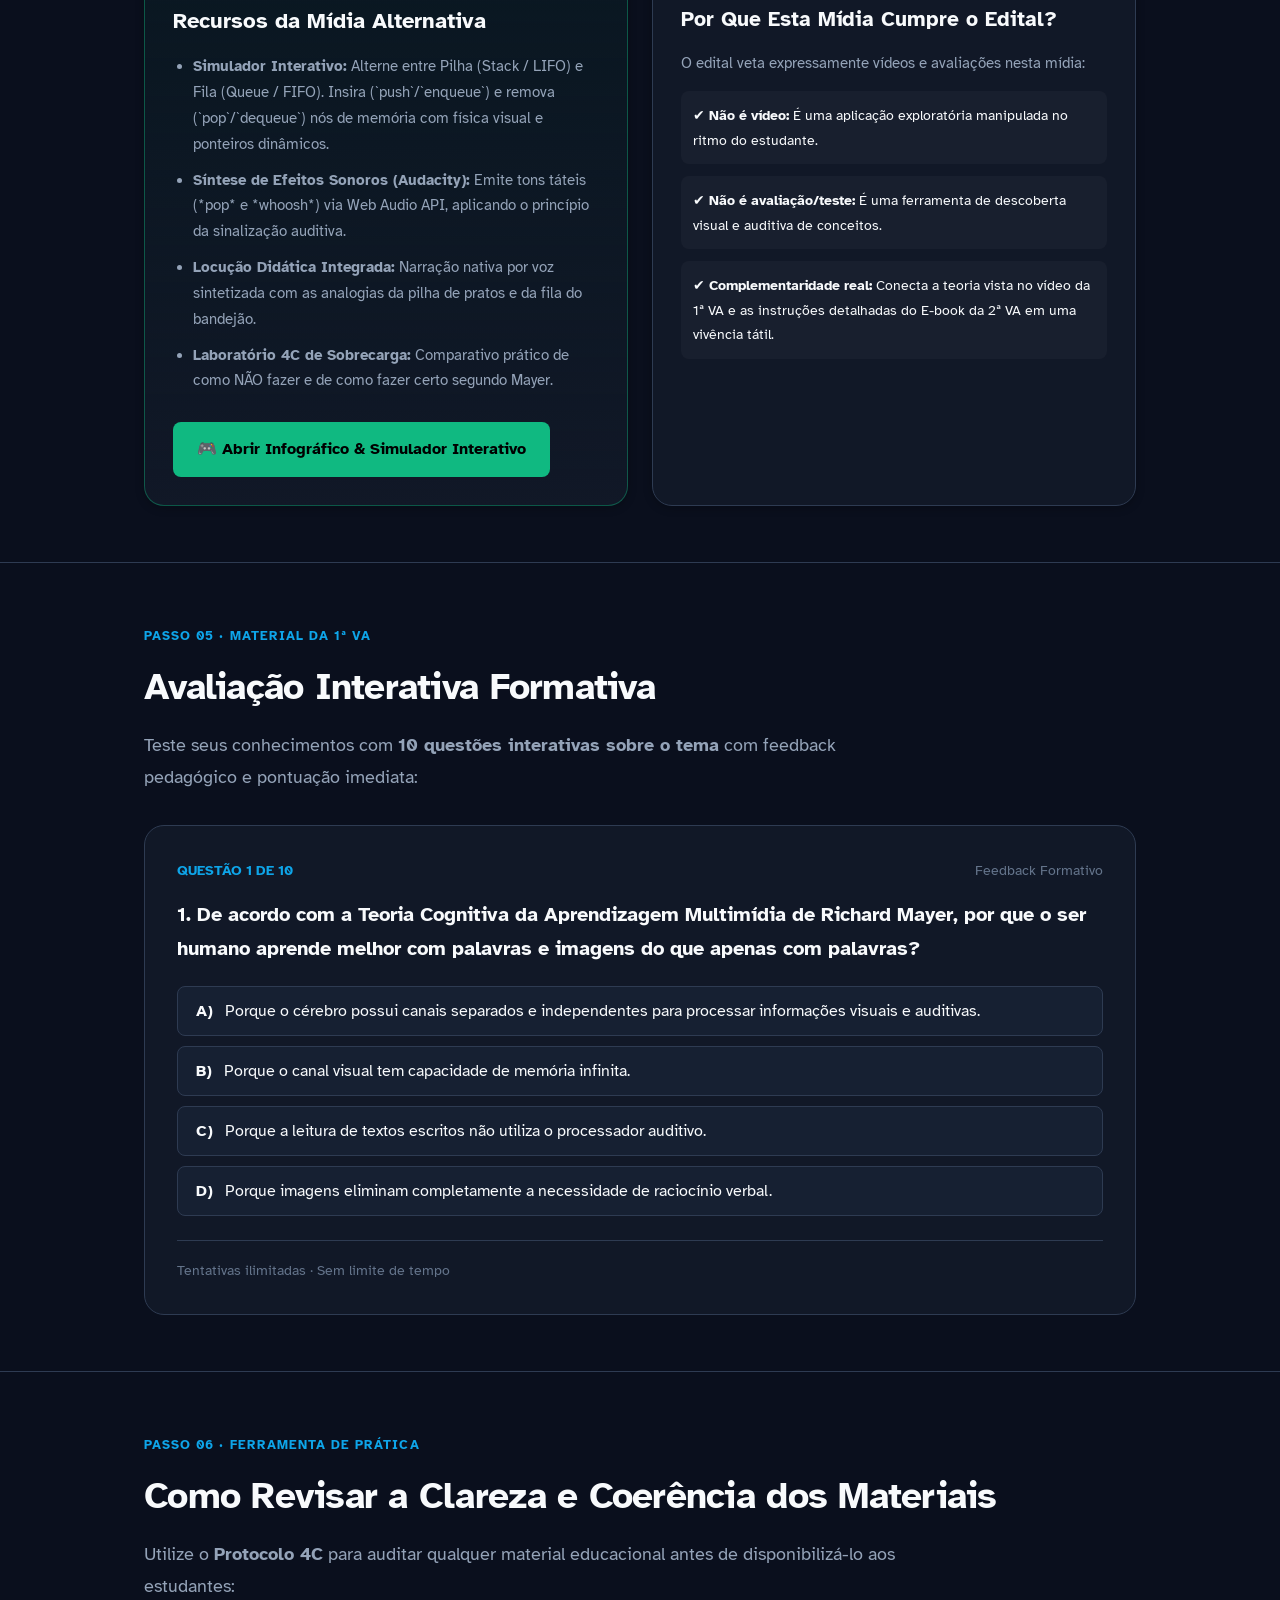
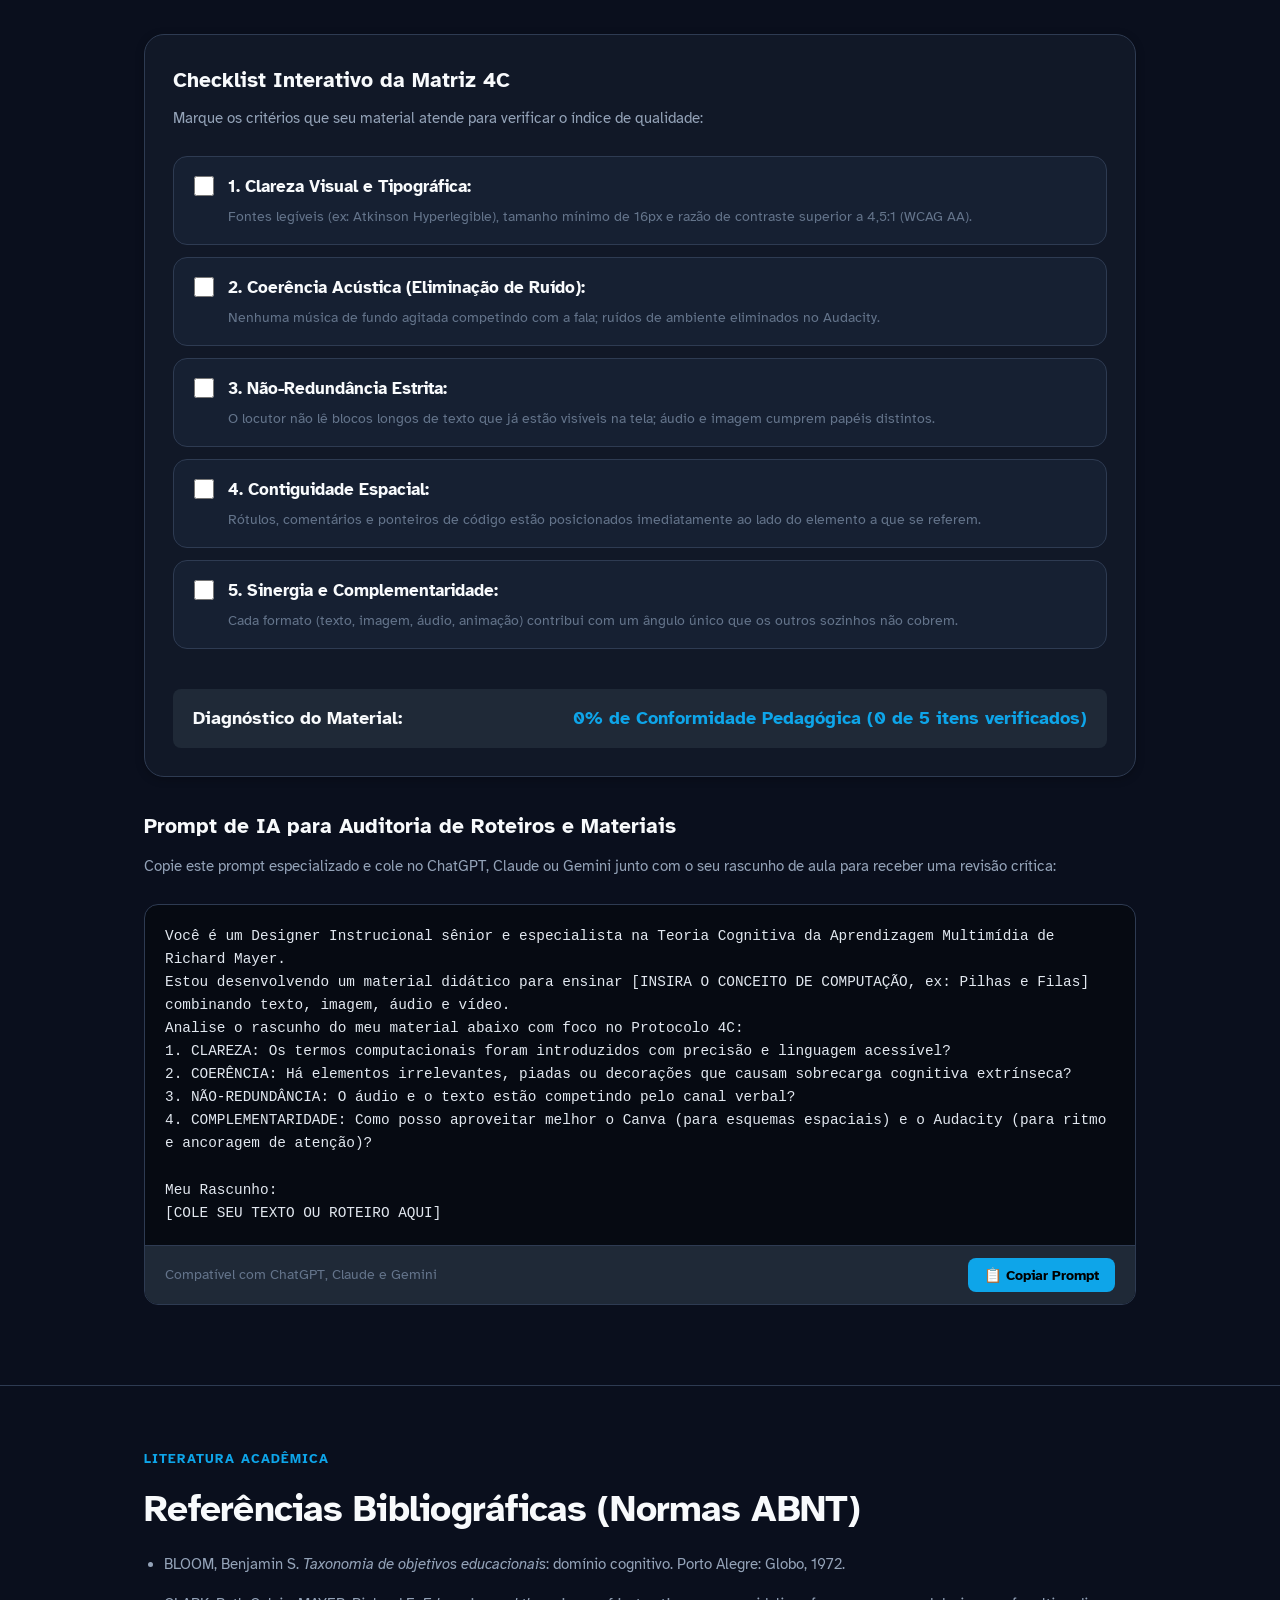
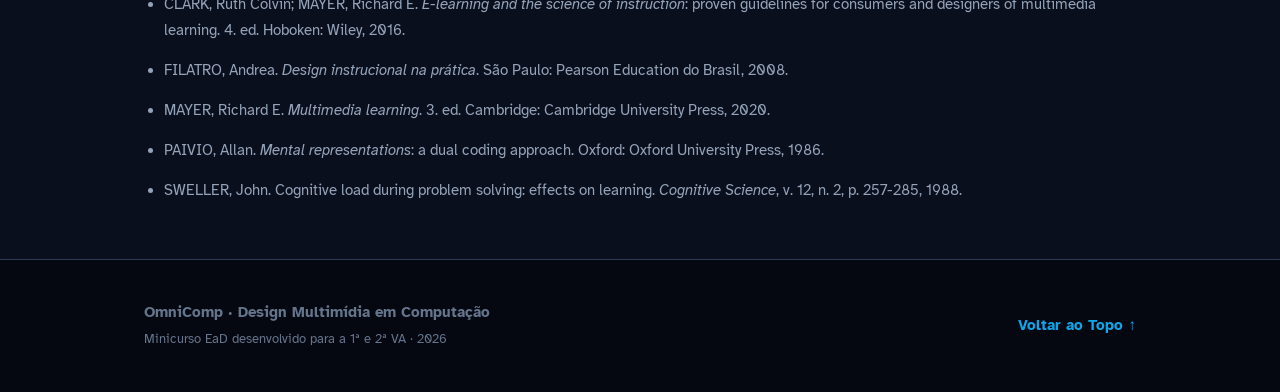
==== commit 36469069: "fix: remove botao Modo Roteiro de Fala da barra de slides" ====
--- a/minicurso-multimidia-computacao/index.html
+++ b/minicurso-multimidia-computacao/index.html
@@ -225,7 +225,7 @@
             </ul>
             <div style="margin-top: 20px;">
               <a href="slides.html" target="_blank" class="btn-omni btn-omni--primary" style="font-size: 0.92rem; padding: 10px 18px;">
-                📺 Abrir Slides da Aula (com Teleprompter)
+                📺 Abrir Slides da Aula 
               </a>
             </div>
           </div>
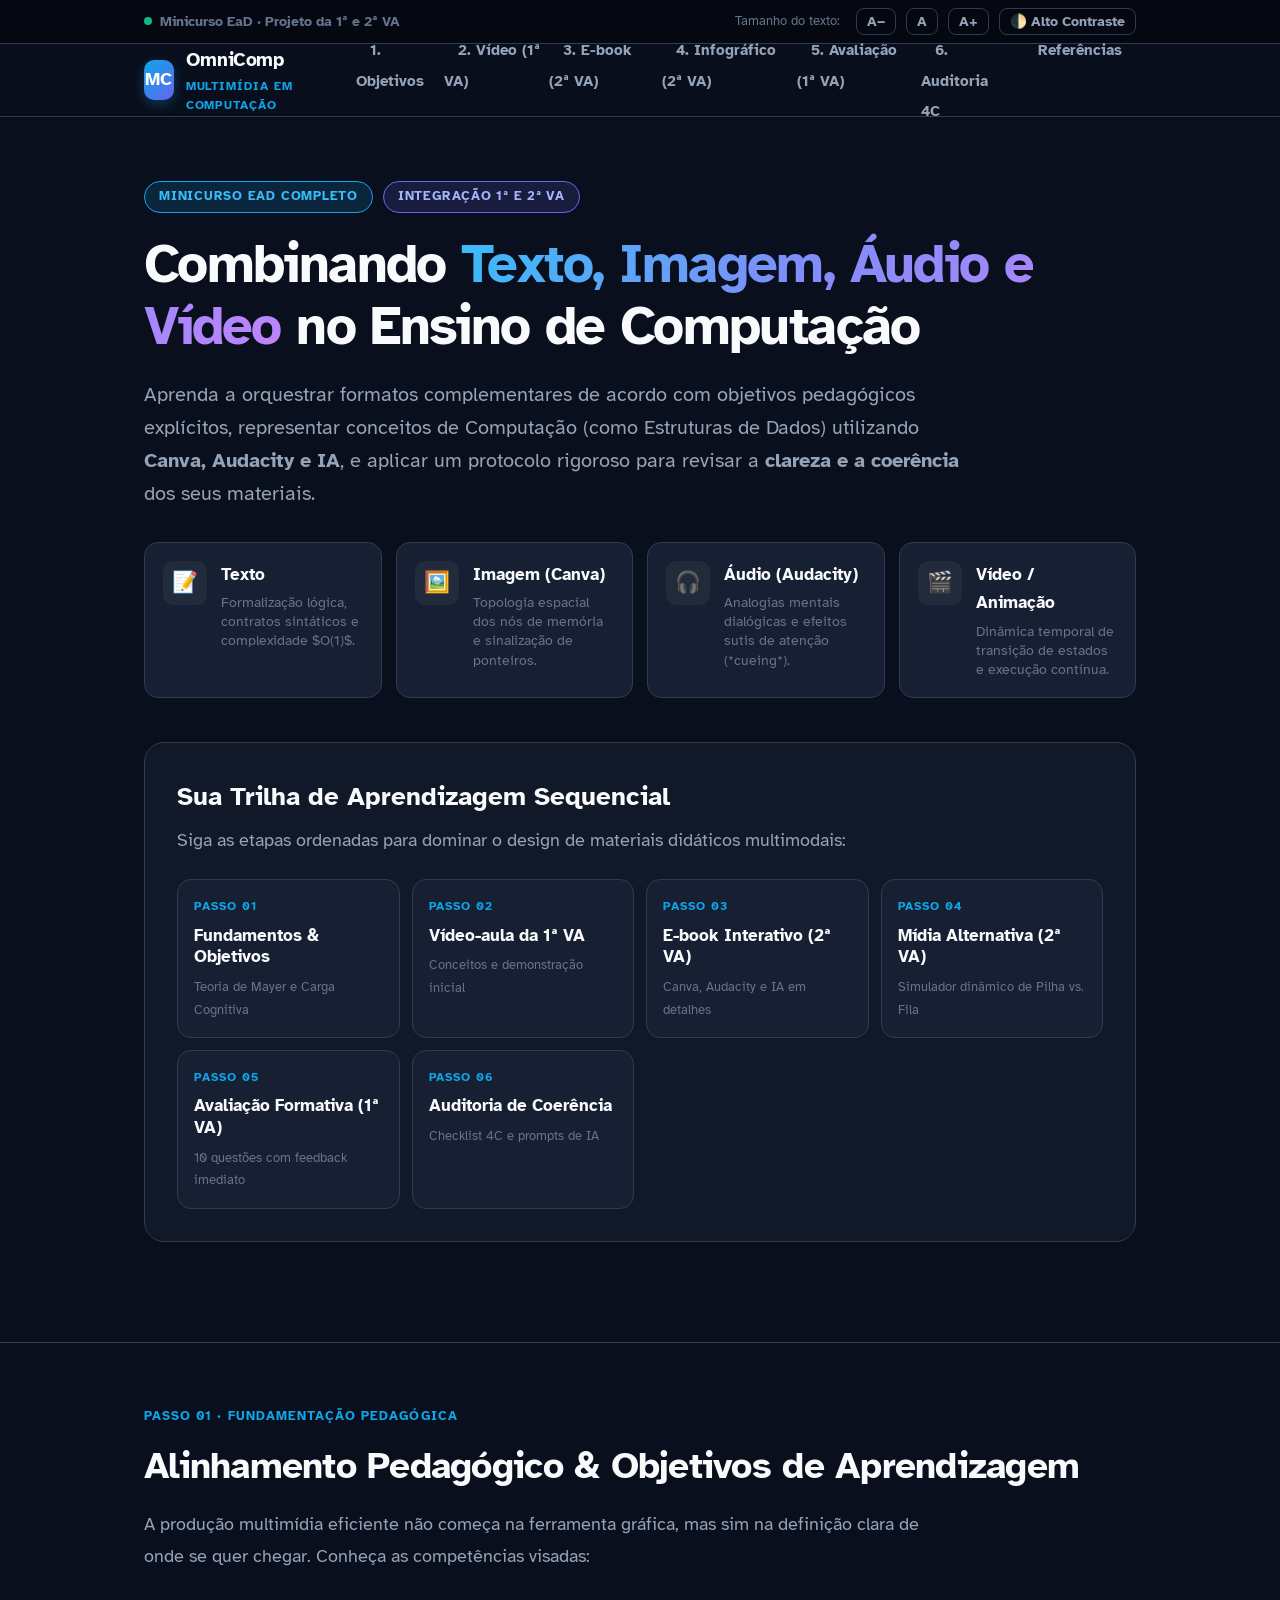
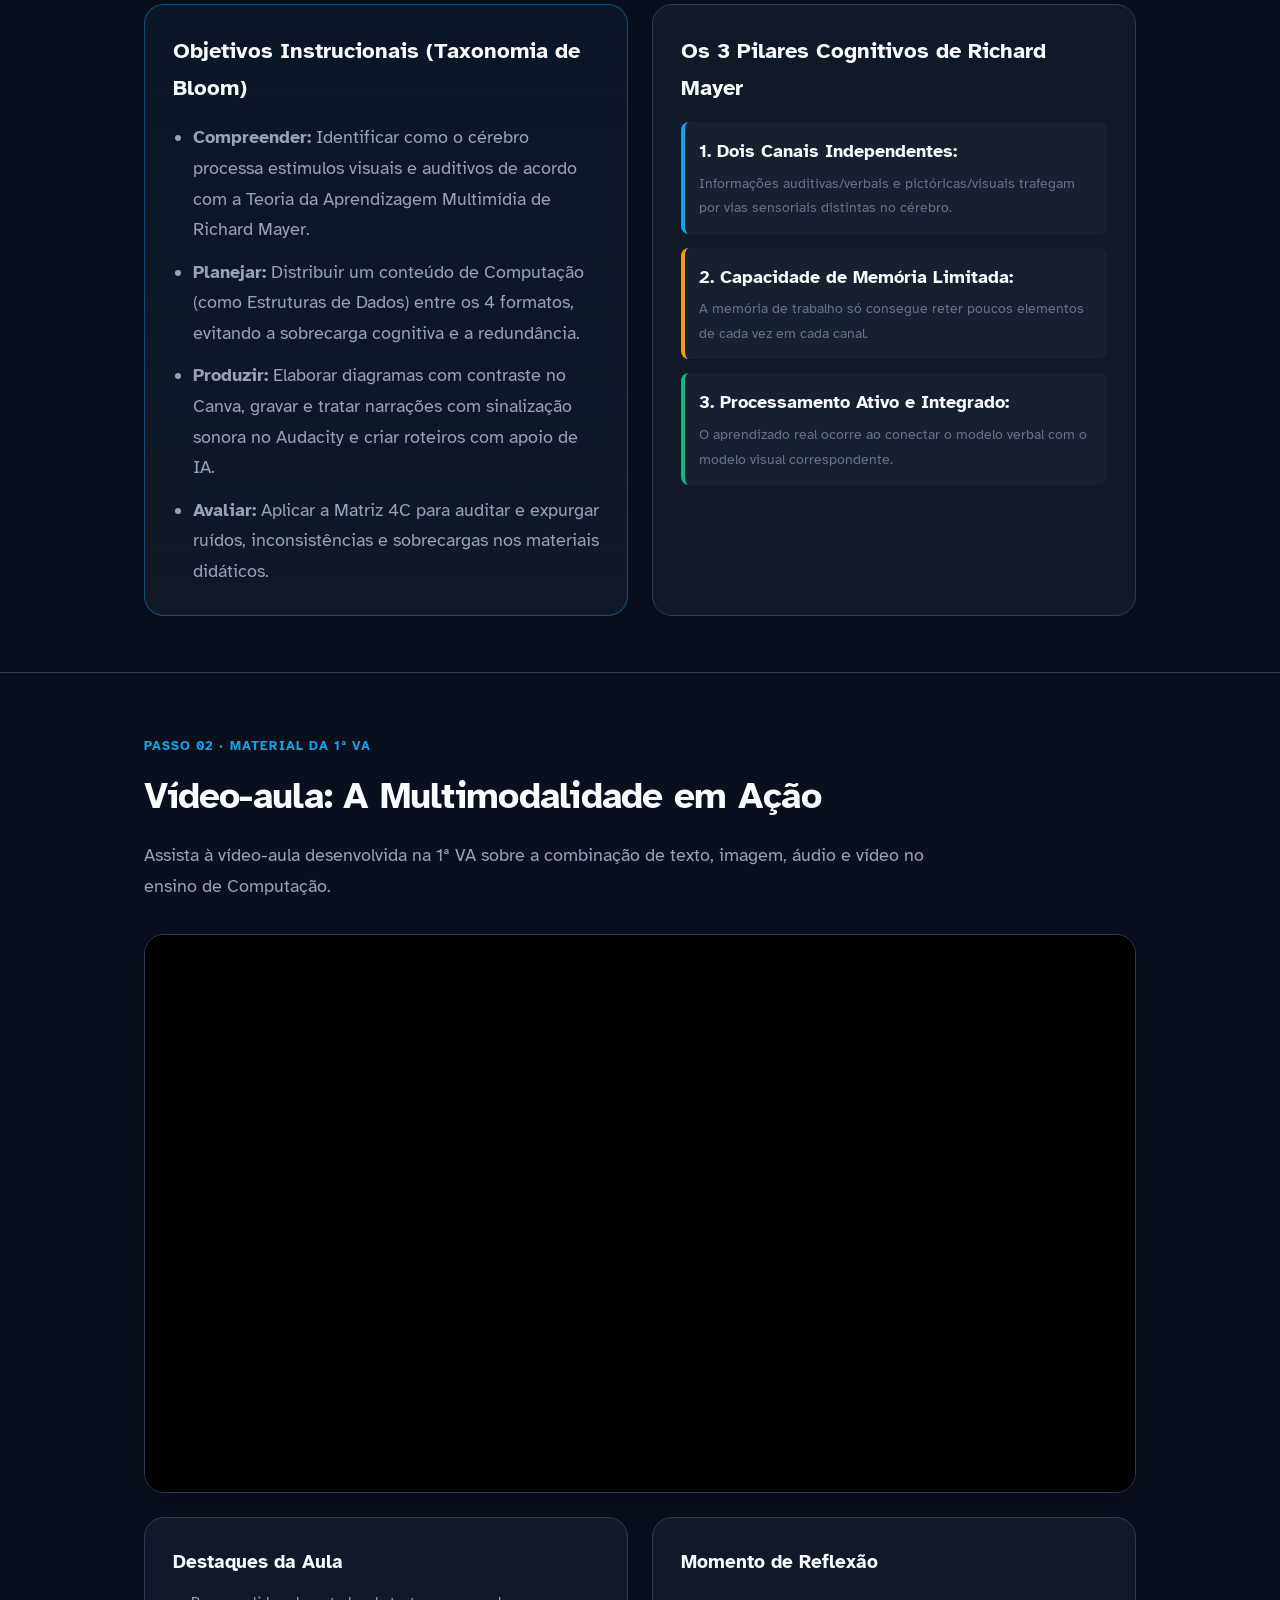
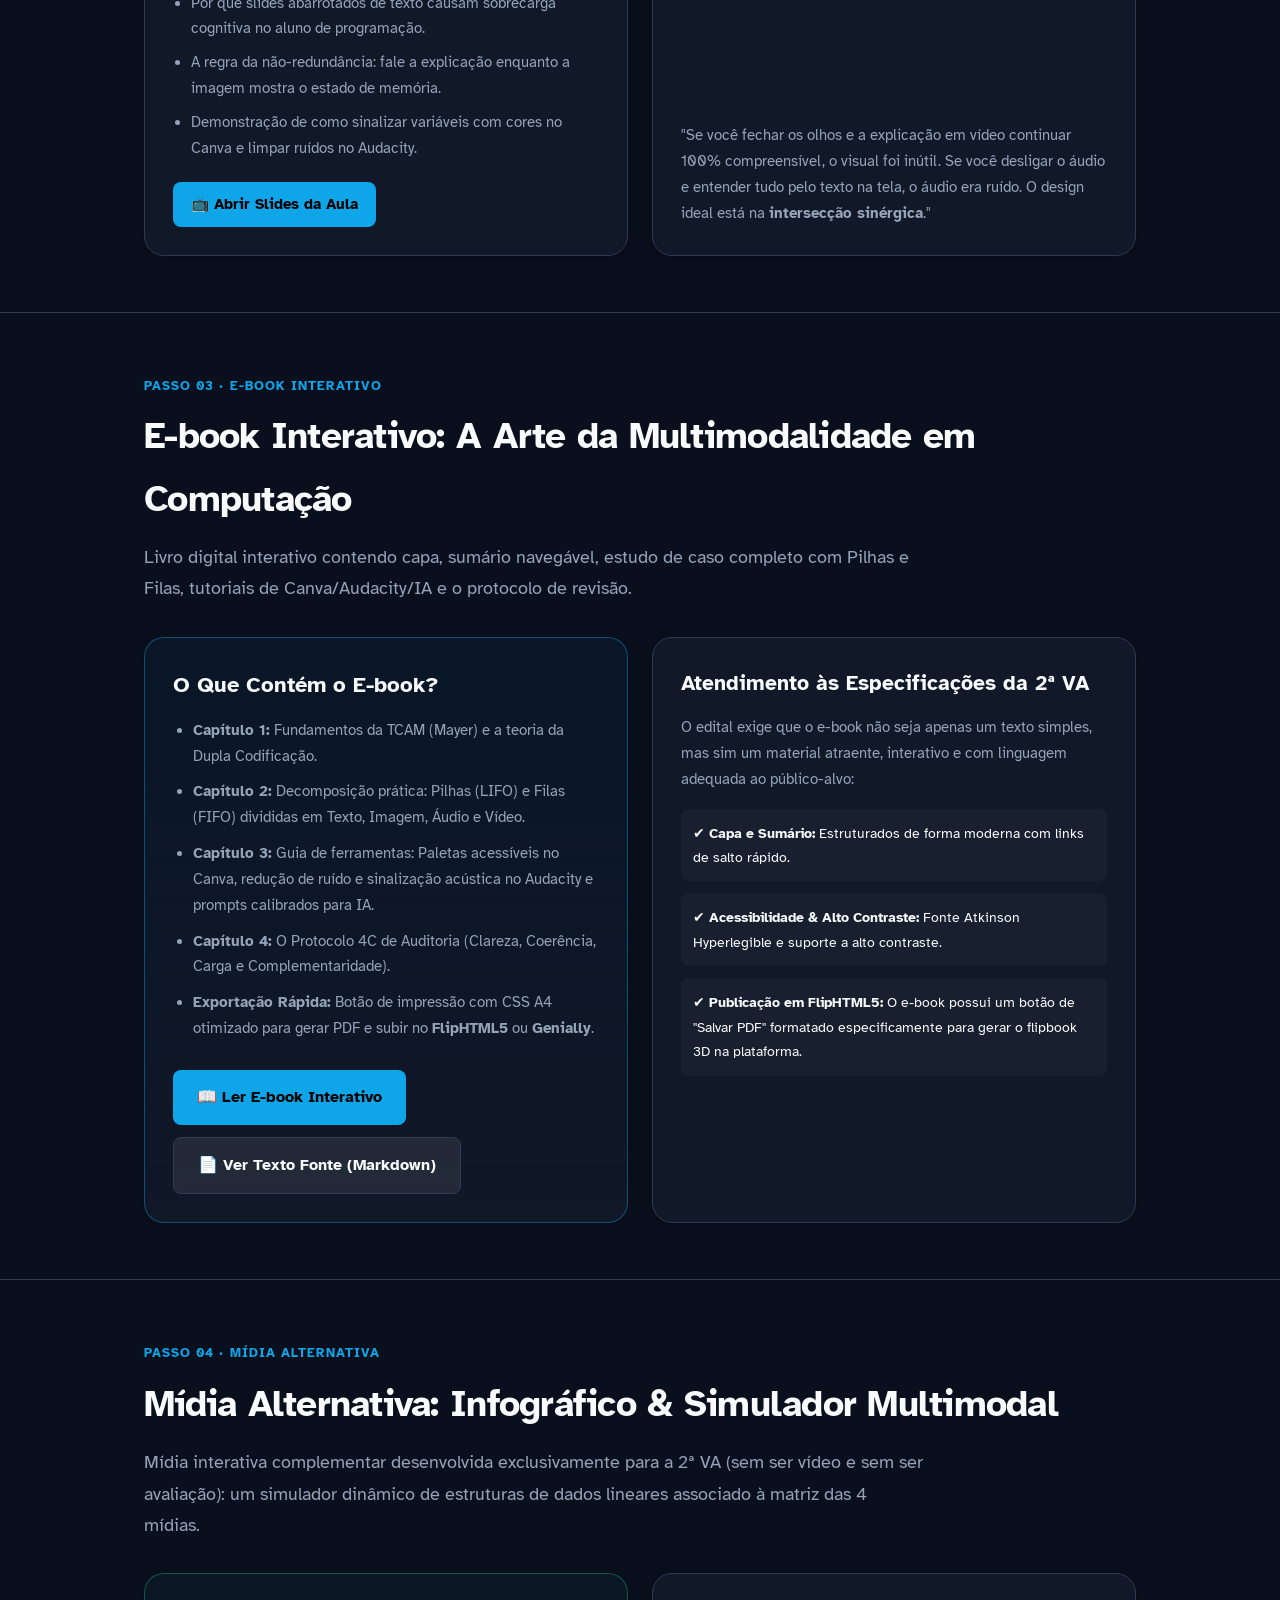
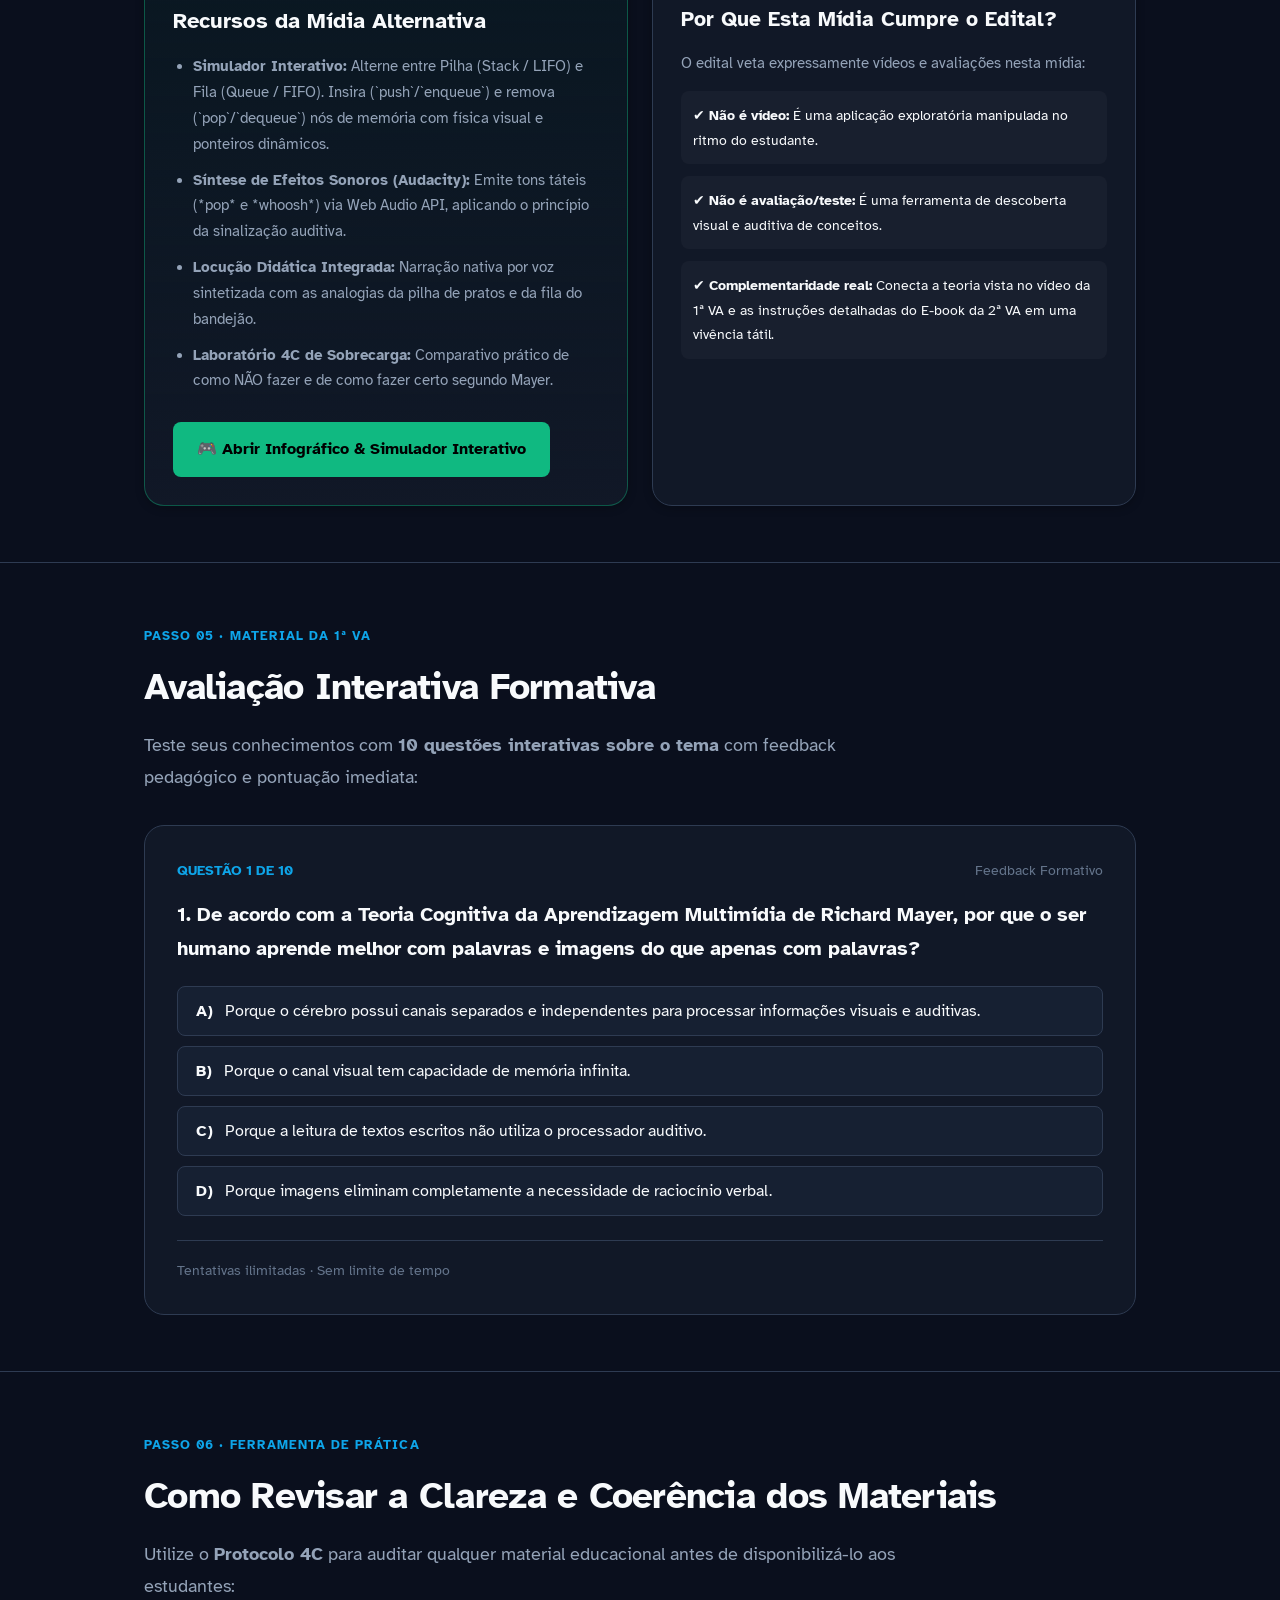
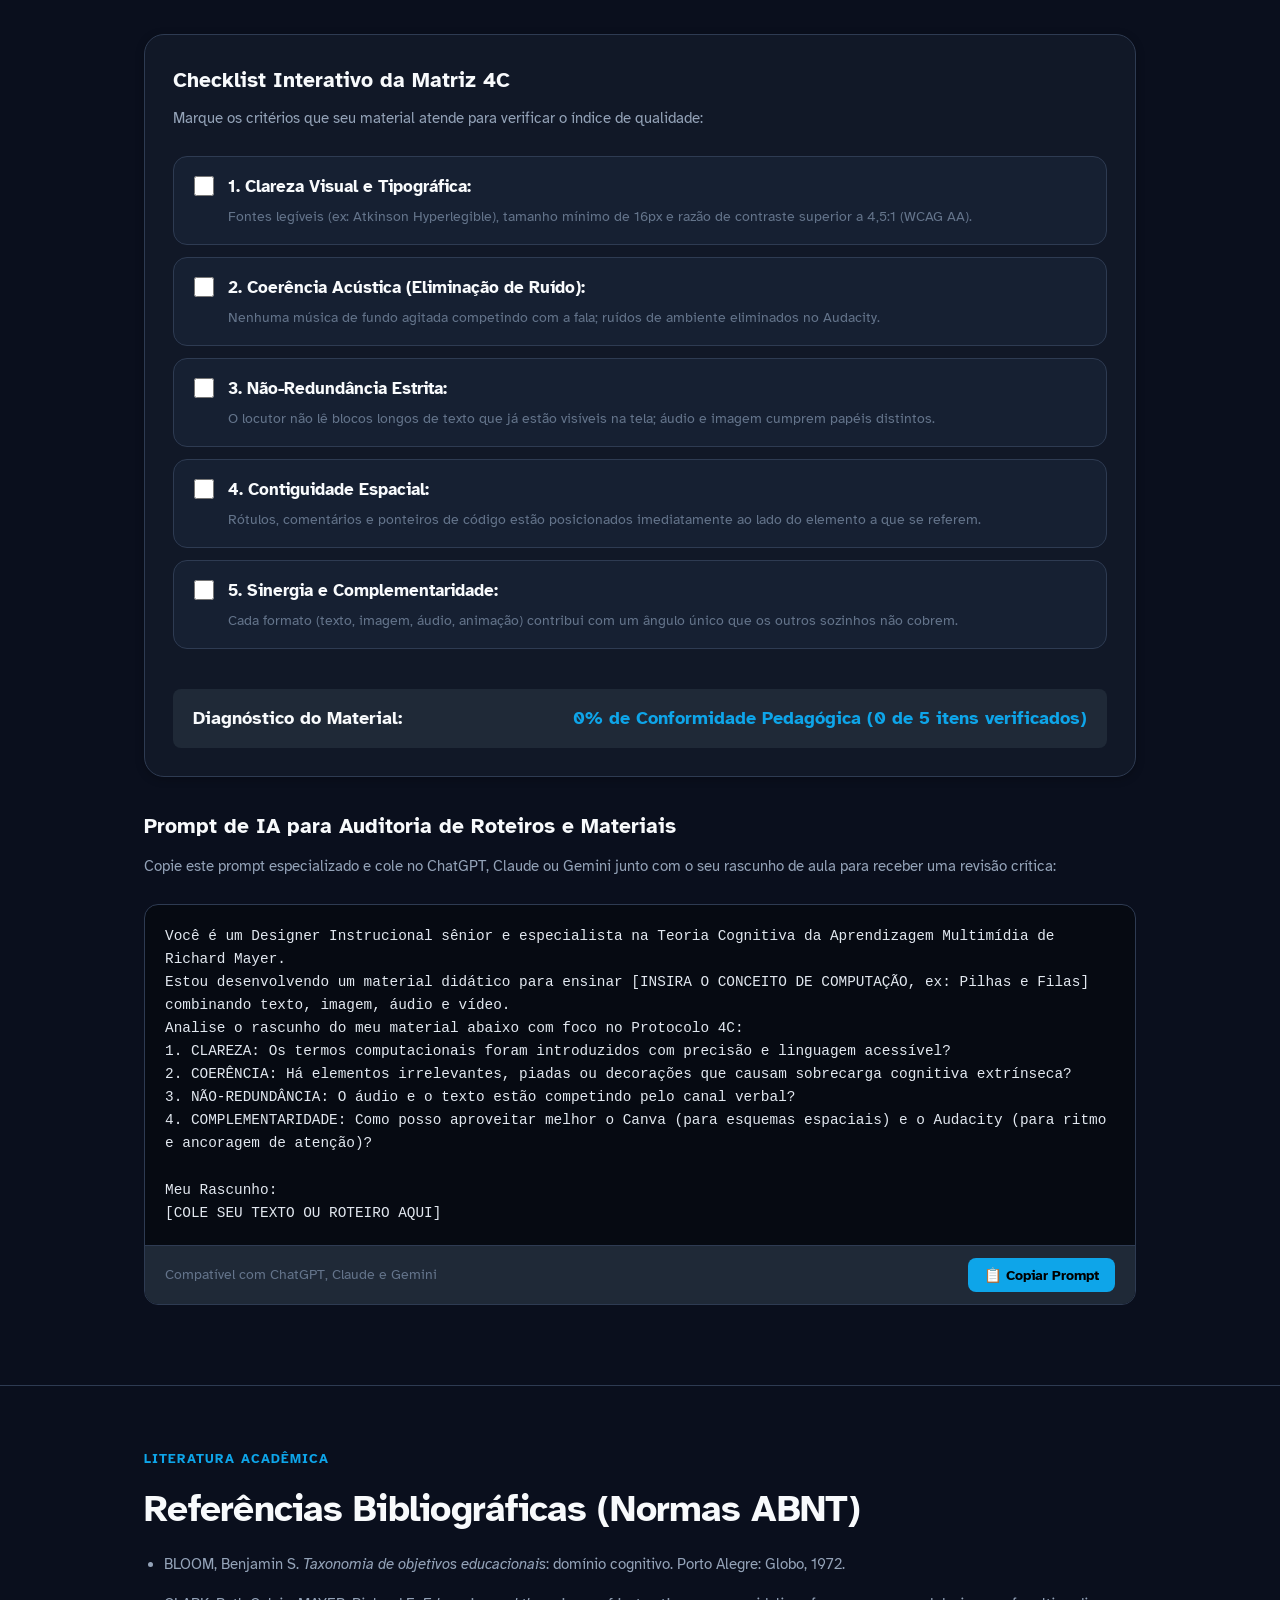
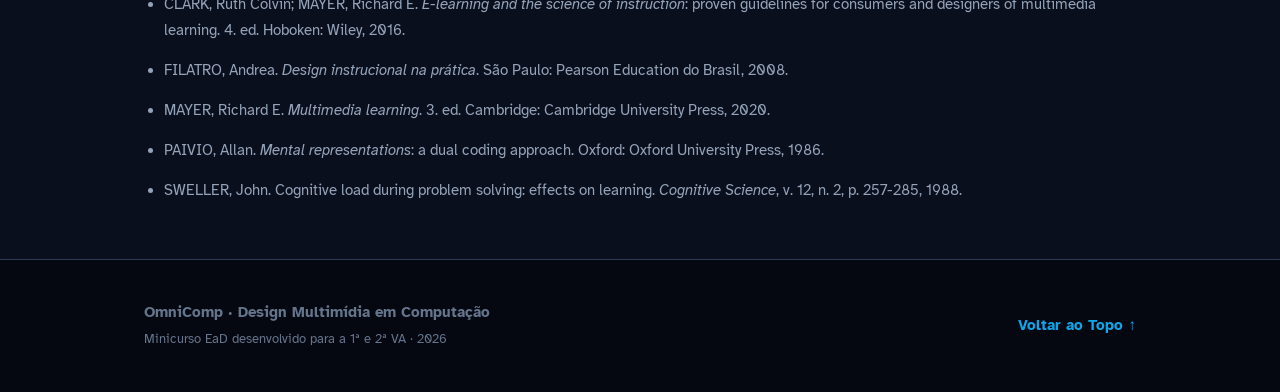
==== commit 52c1a8f9: "feat: incorpora video oficial da 1a VA (XEtkWgW8JUA) no portal" ====
--- a/minicurso-multimidia-computacao/index.html
+++ b/minicurso-multimidia-computacao/index.html
@@ -206,12 +206,15 @@
           Assista à vídeo-aula desenvolvida na 1ª VA sobre a combinação de texto, imagem, áudio e vídeo no ensino de Computação.
         </p>
 
-        <!-- Player de Vídeo com Carregador Dinâmico -->
+        <!-- Player de Vídeo da 1ª VA -->
         <div class="video-player-container">
-          <div class="video-placeholder">
-            <svg aria-hidden="true" viewBox="0 0 24 24" width="52" height="52" fill="none" stroke="currentColor" stroke-width="1.5"><rect x="2" y="4" width="20" height="16" rx="4"/><polygon points="10 8 16 12 10 16 10 8" fill="currentColor"/></svg>
-            <p style="margin: 12px 0 4px; font-weight: 700; font-size: 1.15rem;">Vídeo-aula da 1ª VA</p>
-            <p style="color: var(--text-muted); font-size: 0.9rem; margin: 0;">Espaço reservado para o vídeo</p>
+          <div class="video-wrapper">
+            <iframe
+              id="video-player-frame"
+              src="https://www.youtube-nocookie.com/embed/XEtkWgW8JUA"
+              title="Vídeo-aula: Design Multimídia em Computação"
+              allow="accelerometer; autoplay; clipboard-write; encrypted-media; gyroscope; picture-in-picture"
+              allowfullscreen></iframe>
           </div>
         </div>
 
--- a/minicurso-multimidia-computacao/style.css
+++ b/minicurso-multimidia-computacao/style.css
@@ -424,6 +424,21 @@
   background: linear-gradient(180deg, rgba(16, 185, 129, 0.05) 0%, var(--bg-surface) 100%);
 }
 
+
+.video-wrapper {
+  position: relative;
+  aspect-ratio: 16 / 9;
+  width: 100%;
+  background: #000;
+}
+.video-wrapper iframe {
+  position: absolute;
+  inset: 0;
+  width: 100%;
+  height: 100%;
+  border: 0;
+}
+
 .video-player-container {
   background: #000;
   border: 1px solid var(--border-color);
